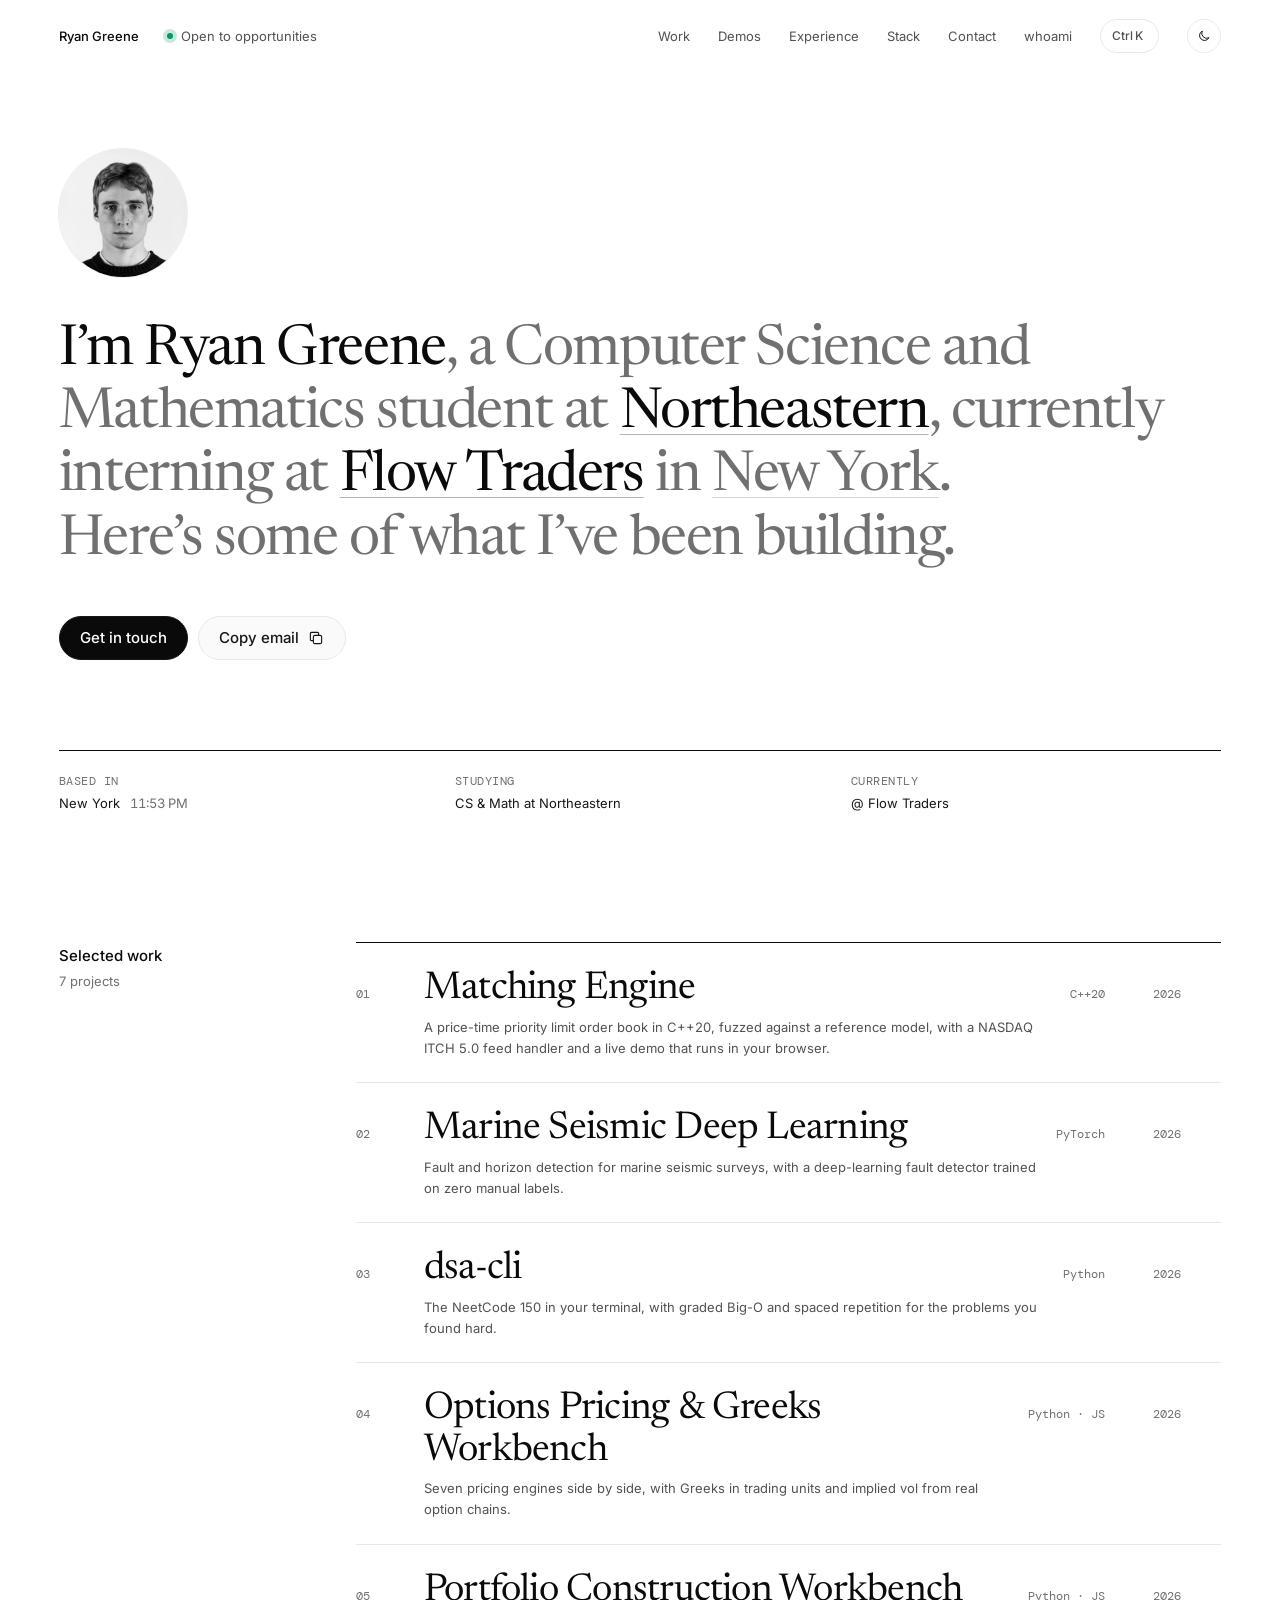
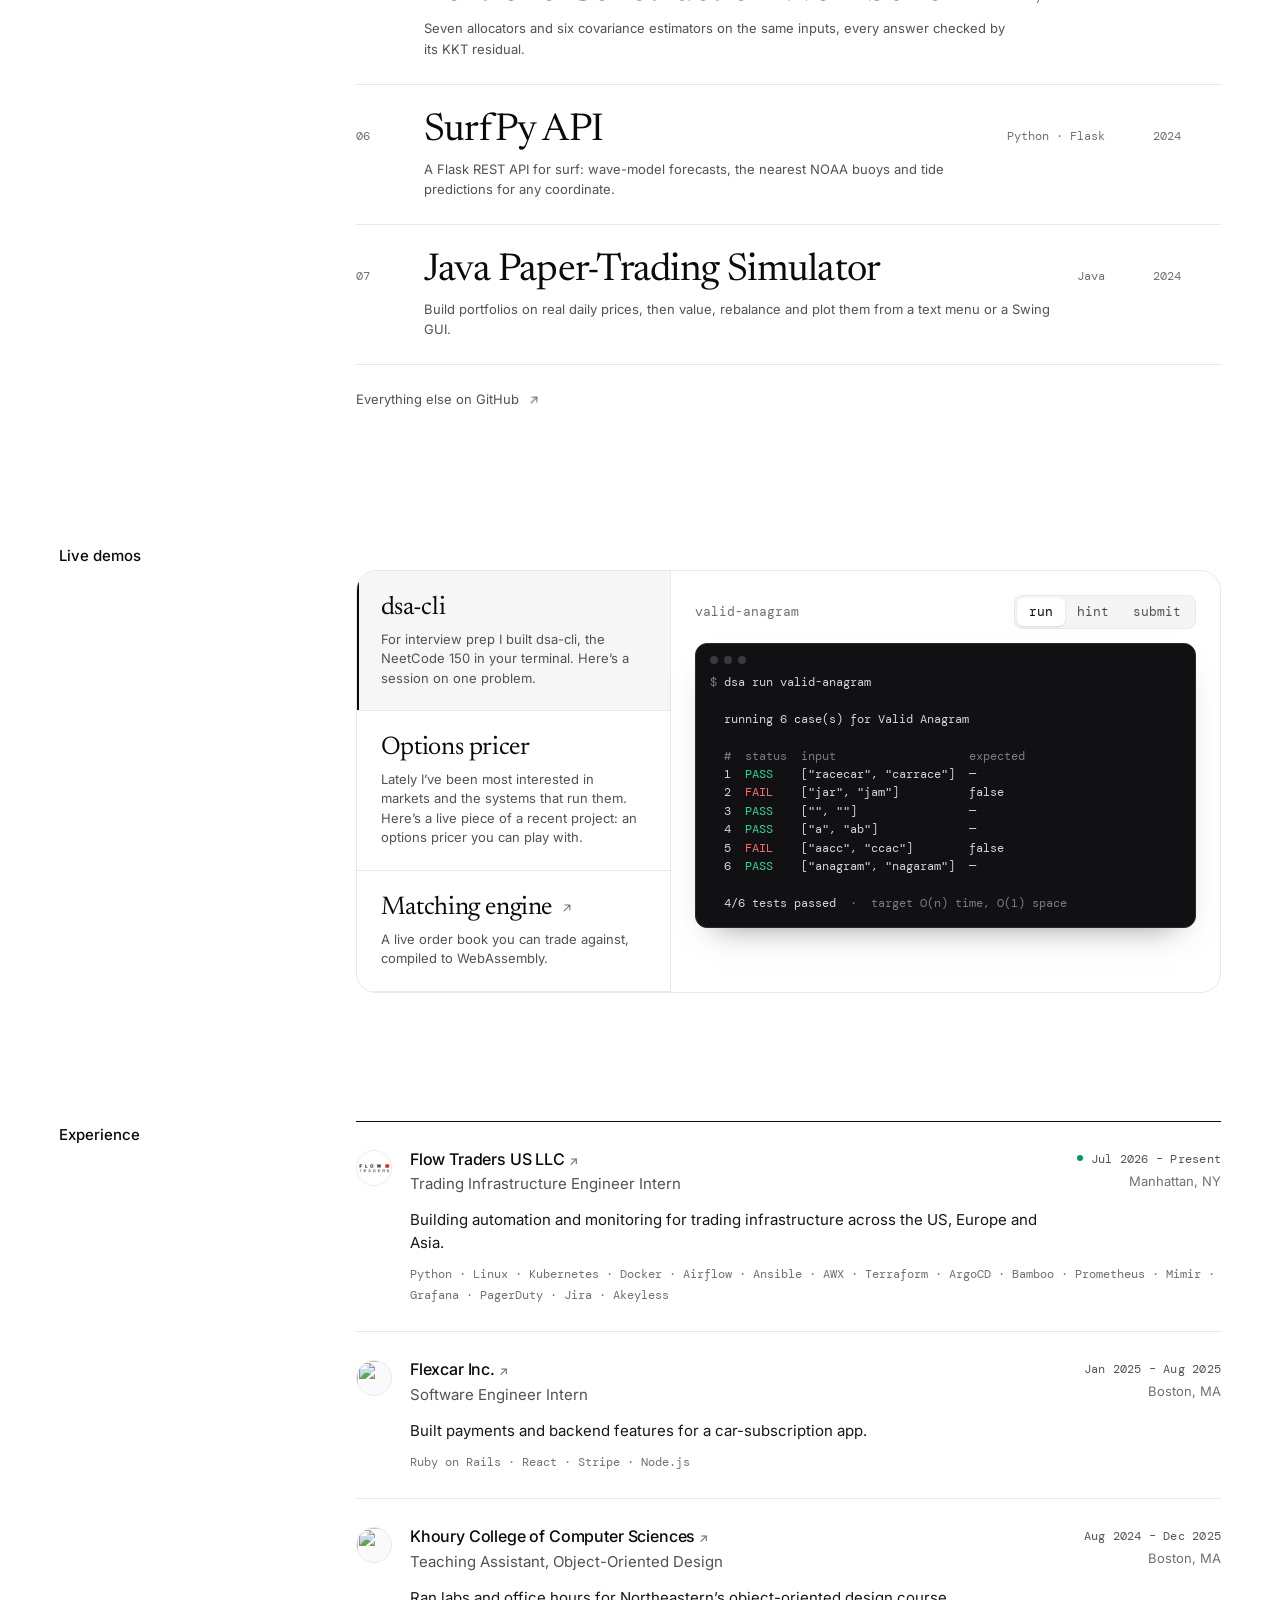
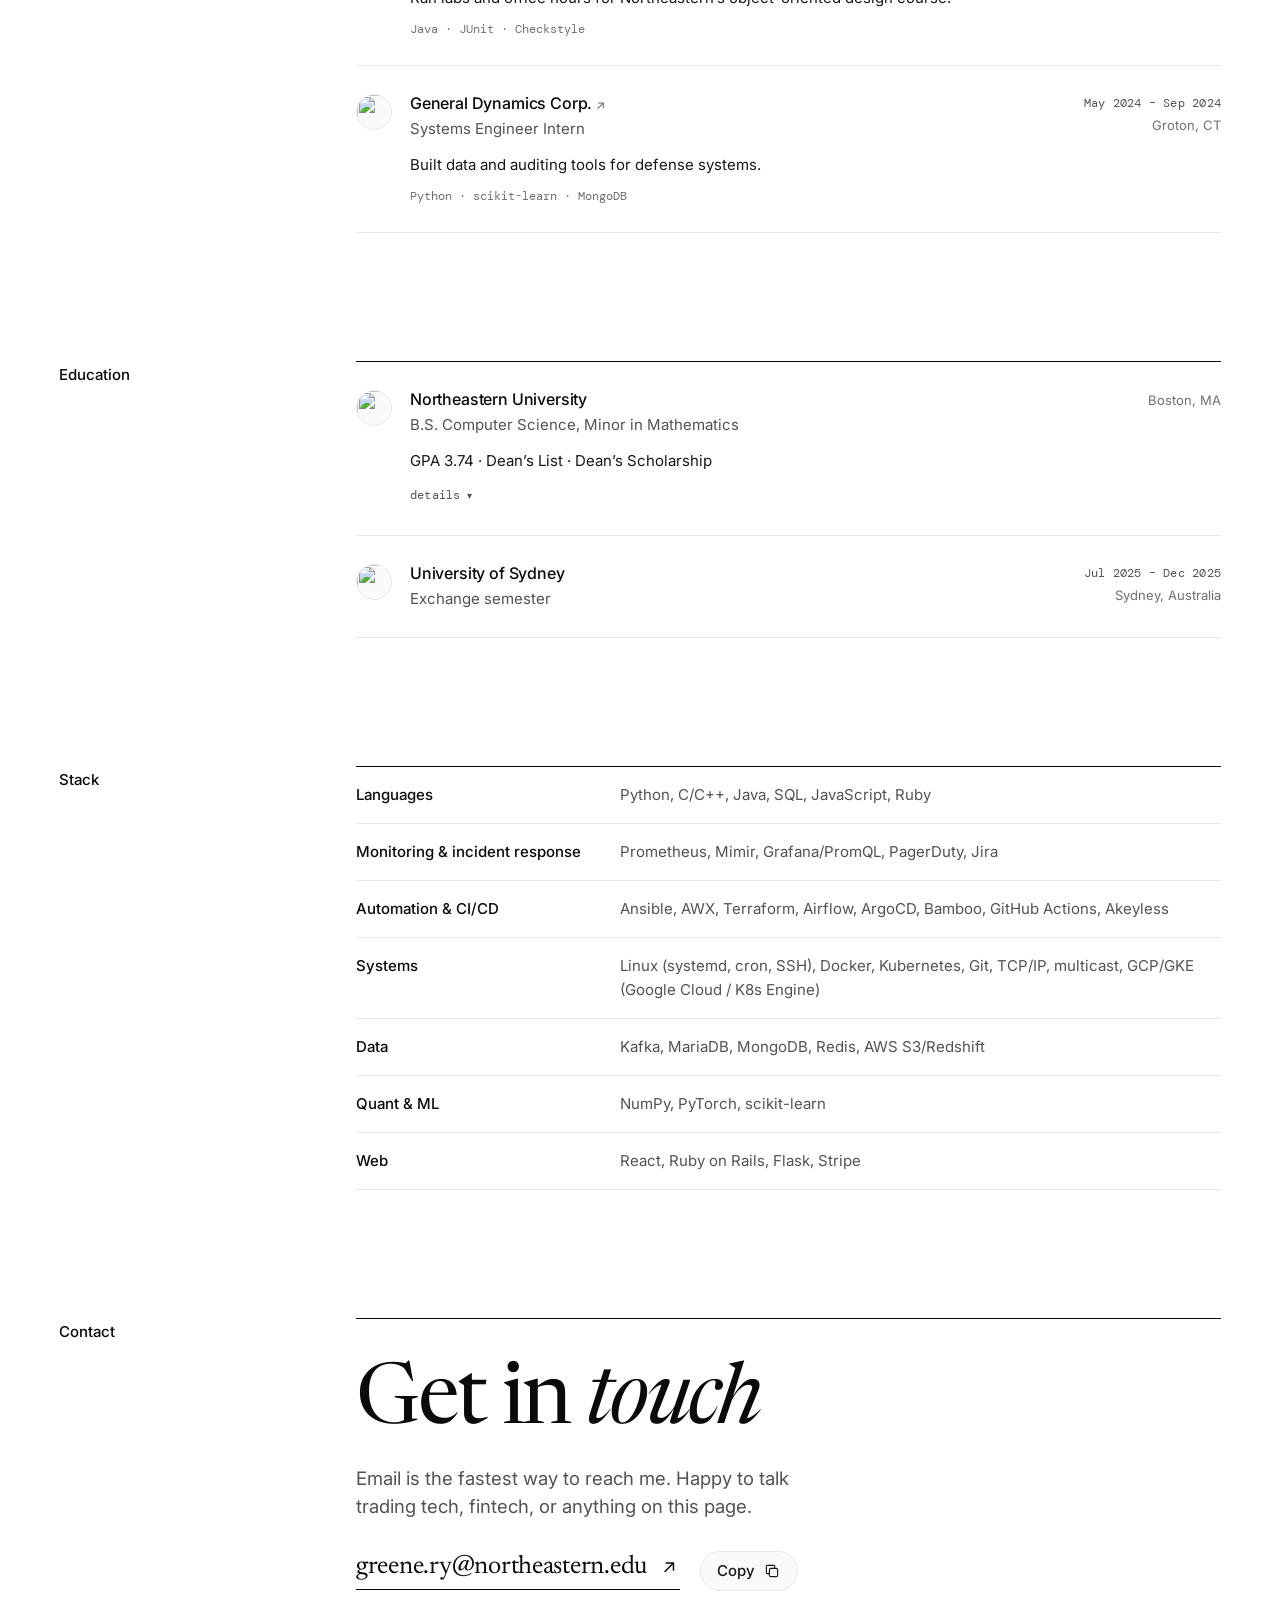
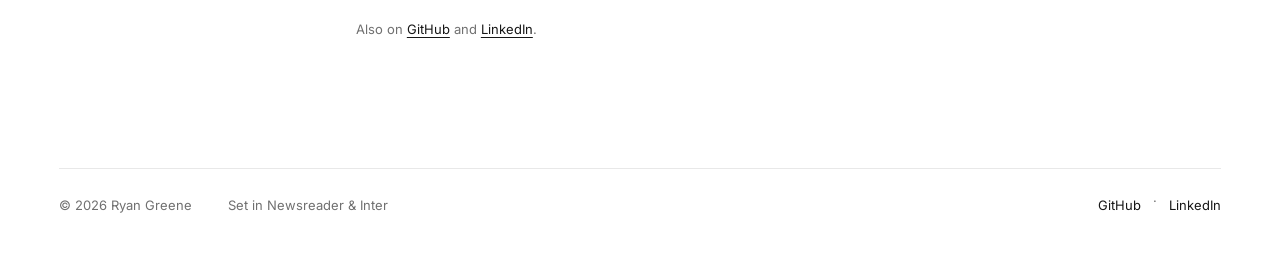
==== index.html @ a4aba092 "Command menu, print layout, run commands, whoami share image, site check" ====
<!doctype html>
<html lang="en">
<head>
  <meta charset="utf-8">
  <meta name="viewport" content="width=device-width, initial-scale=1">
  <title>Ryan Greene</title>
  <meta name="description" content="Ryan Greene is a computer science and mathematics student at Northeastern and a software engineer working across systems, infrastructure and machine learning.">
  <link rel="canonical" href="https://rpgr18.github.io/portfolio/">
  <meta property="og:type" content="website">
  <meta property="og:site_name" content="Ryan Greene">
  <meta property="og:title" content="Ryan Greene">
  <meta property="og:description" content="Ryan Greene is a computer science and mathematics student at Northeastern and a software engineer working across systems, infrastructure and machine learning.">
  <meta property="og:url" content="https://rpgr18.github.io/portfolio/">
  <meta property="og:image" content="https://rpgr18.github.io/portfolio/img/og/home.jpg">
  <meta property="og:image:width" content="1200">
  <meta property="og:image:height" content="630">
  <meta property="og:image:alt" content="Ryan Greene’s portfolio">
  <meta name="twitter:card" content="summary_large_image">
  <meta name="color-scheme" content="light dark">
  <meta name="theme-color" content="#ffffff">
  <link rel="icon" href="favicon.ico" sizes="32x32">
  <link rel="icon" href="favicon.png" type="image/png" sizes="192x192">
  <link rel="apple-touch-icon" href="apple-touch-icon.png">
  <link rel="preconnect" href="https://fonts.googleapis.com">
  <link rel="preconnect" href="https://fonts.gstatic.com" crossorigin>
  <link rel="stylesheet" href="https://fonts.googleapis.com/css2?family=DM+Mono:wght@400;500&family=Inter:ital,wght@0,400;0,500;1,400&family=Newsreader:ital,opsz,wght@0,6..72,400;0,6..72,500;1,6..72,400&display=swap">
  <link rel="stylesheet" href="assets/site.css?v=8aa410e7">
  <script>
    // Runs before first paint: mark JS as available and apply a saved dark theme without a flash of white
    document.documentElement.classList.add('js');
    try { if (localStorage.getItem('theme') === 'dark') document.documentElement.dataset.theme = 'dark'; } catch (e) {}
    // Arriving from another page of this site: skip the fade-ins (site.css), the page cross-fades instead
    if (document.referrer.startsWith(location.origin) && document.referrer !== location.href) document.documentElement.classList.add('nav-internal');
  </script>
</head>
<body id="top" data-page="home">
  <a class="skip-link" href="#main">Skip to content</a>

  <!-- Icons, defined once per page -->
  <svg width="0" height="0" style="position:absolute" aria-hidden="true">
    <defs>
      <symbol id="i-home" viewBox="0 0 24 24"><path d="M4 10.4 12 4l8 6.4V19a1 1 0 0 1-1 1h-4.25v-5.5h-5.5V20H5a1 1 0 0 1-1-1Z" fill="none" stroke="currentColor" stroke-width="1.5" stroke-linejoin="round"/></symbol>
      <symbol id="i-grid" viewBox="0 0 24 24"><g fill="none" stroke="currentColor" stroke-width="1.5"><rect x="4" y="4" width="7" height="7" rx="1.75"/><rect x="13" y="4" width="7" height="7" rx="1.75"/><rect x="4" y="13" width="7" height="7" rx="1.75"/><rect x="13" y="13" width="7" height="7" rx="1.75"/></g></symbol>
      <symbol id="i-play" viewBox="0 0 24 24"><g fill="none" stroke="currentColor" stroke-width="1.5" stroke-linejoin="round"><rect x="3.5" y="4.5" width="17" height="15" rx="3.5"/><path d="M10.25 9.2v5.6l4.6-2.8z"/></g></symbol>
      <symbol id="i-briefcase" viewBox="0 0 24 24"><g fill="none" stroke="currentColor" stroke-width="1.5" stroke-linejoin="round"><rect x="3.5" y="7.5" width="17" height="12" rx="2.5"/><path d="M9 7.5V6a2 2 0 0 1 2-2h2a2 2 0 0 1 2 2v1.5M3.5 12.5h17"/></g></symbol>
      <symbol id="i-layers" viewBox="0 0 24 24"><g fill="none" stroke="currentColor" stroke-width="1.5" stroke-linejoin="round" stroke-linecap="round"><path d="m12 4 8 4.5-8 4.5-8-4.5Z"/><path d="m4 12.5 8 4.5 8-4.5"/><path d="m4 16.5 8 4.5 8-4.5"/></g></symbol>
      <symbol id="i-mail" viewBox="0 0 24 24"><g fill="none" stroke="currentColor" stroke-width="1.5" stroke-linejoin="round"><rect x="3.5" y="5.5" width="17" height="13" rx="2.5"/><path d="m4.5 7.5 7.5 5.5 7.5-5.5"/></g></symbol>
      <symbol id="i-copy" viewBox="0 0 24 24"><g fill="none" stroke="currentColor" stroke-width="1.5" stroke-linejoin="round"><rect x="8.5" y="8.5" width="11" height="11" rx="2"/><path d="M15.5 8.5V6a1.5 1.5 0 0 0-1.5-1.5H6A1.5 1.5 0 0 0 4.5 6v8A1.5 1.5 0 0 0 6 15.5h2.5"/></g></symbol>
      <symbol id="i-arrow" viewBox="0 0 24 24"><path d="M5 12h14m-6-6 6 6-6 6" fill="none" stroke="currentColor" stroke-width="1.75" stroke-linecap="round" stroke-linejoin="round"/></symbol>
      <symbol id="i-star" viewBox="0 0 24 24"><path fill="currentColor" d="M12 2.9a.9.9 0 0 1 .81.5l2.3 4.67 5.15.75a.9.9 0 0 1 .5 1.54l-3.73 3.63.88 5.13a.9.9 0 0 1-1.3.95L12 17.65l-4.61 2.42a.9.9 0 0 1-1.3-.95l.88-5.13-3.73-3.63a.9.9 0 0 1 .5-1.54l5.15-.75 2.3-4.67A.9.9 0 0 1 12 2.9Z"/></symbol>
      <symbol id="i-github" viewBox="0 0 24 24"><path fill="currentColor" d="M12 .297c-6.63 0-12 5.373-12 12 0 5.303 3.438 9.8 8.205 11.385.6.113.82-.258.82-.577 0-.285-.01-1.04-.015-2.04-3.338.724-4.042-1.61-4.042-1.61C4.422 18.07 3.633 17.7 3.633 17.7c-1.087-.744.084-.729.084-.729 1.205.084 1.838 1.236 1.838 1.236 1.07 1.835 2.809 1.305 3.495.998.108-.776.417-1.305.76-1.605-2.665-.3-5.466-1.332-5.466-5.93 0-1.31.465-2.38 1.235-3.22-.135-.303-.54-1.523.105-3.176 0 0 1.005-.322 3.3 1.23.96-.267 1.98-.399 3-.405 1.02.006 2.04.138 3 .405 2.28-1.552 3.285-1.23 3.285-1.23.645 1.653.24 2.873.12 3.176.765.84 1.23 1.91 1.23 3.22 0 4.61-2.805 5.625-5.475 5.92.42.36.81 1.096.81 2.22 0 1.606-.015 2.896-.015 3.286 0 .315.21.69.825.57C20.565 22.092 24 17.592 24 12.297c0-6.627-5.373-12-12-12"/></symbol>
      <symbol id="i-linkedin" viewBox="0 0 24 24"><path fill="currentColor" d="M20.447 20.452h-3.554v-5.569c0-1.328-.027-3.037-1.852-3.037-1.853 0-2.136 1.445-2.136 2.939v5.667H9.351V9h3.414v1.561h.046c.477-.9 1.637-1.85 3.37-1.85 3.601 0 4.267 2.37 4.267 5.455v6.286zM5.337 7.433a2.062 2.062 0 1 1 0-4.125 2.062 2.062 0 0 1 0 4.125zM7.119 20.452H3.555V9h3.564v11.452zM22.225 0H1.771C.792 0 0 .774 0 1.729v20.542C0 23.227.792 24 1.771 24h20.451C23.2 24 24 23.227 24 22.271V1.729C24 .774 23.2 0 22.222 0h.003z"/></symbol>
      <symbol id="i-moon" viewBox="0 0 24 24"><path d="M19.5 14.6A7.5 7.5 0 0 1 9.4 4.5a7.5 7.5 0 1 0 10.1 10.1Z" fill="none" stroke="currentColor" stroke-width="1.5" stroke-linejoin="round"/></symbol>
      <symbol id="i-sun" viewBox="0 0 24 24"><g fill="none" stroke="currentColor" stroke-width="1.5" stroke-linecap="round"><circle cx="12" cy="12" r="4"/><path d="M12 2.5v2M12 19.5v2M5.3 5.3l1.4 1.4M17.3 17.3l1.4 1.4M2.5 12h2M19.5 12h2M5.3 18.7l1.4-1.4M17.3 6.7l1.4-1.4"/></g></symbol>
    </defs>
  </svg>

  <!-- Top bar: number keys 1–5 jump to each section, 6 opens whoami, T switches the theme -->
  <header class="topbar">
    <div class="topbar-in">
      <a class="tb-name" href="#top">Ryan Greene</a>
      <p class="tb-status"><span class="ed-dot" aria-hidden="true"></span>Open to opportunities</p>
      <nav class="nav" aria-label="Sections">
        <ul class="nav-list" id="nav-list">
          <li><a class="nav-link" href="#projects" data-key="1">Work</a></li>
          <li><a class="nav-link" href="#demos" data-key="2">Demos</a></li>
          <li><a class="nav-link" href="#experience" data-key="3">Experience</a></li>
          <li><a class="nav-link" href="#stack" data-key="4">Stack</a></li>
          <li><a class="nav-link" href="#contact" data-key="5">Contact</a></li>
          <li><a class="nav-link" href="whoami.html" data-key="6">whoami</a></li>
        </ul>
      </nav>
      <button class="tb-btn theme-toggle" type="button" aria-label="Switch to dark theme"><svg class="i-moon" aria-hidden="true"><use href="#i-moon"/></svg><svg class="i-sun" aria-hidden="true"><use href="#i-sun"/></svg></button>
      <button class="tb-btn tb-menu" type="button" aria-expanded="false" aria-controls="nav-list"><span>Menu</span></button>
    </div>
  </header>

  <div class="page">
    <main class="ed" id="main" tabindex="-1">
      <!-- ===== Hero: a profile photo, then the introduction as one sentence of display type ===== -->
      <section class="ed-hero" aria-labelledby="intro">
        <img class="ed-avatar" src="img/avatar.jpg?v=6" alt="Ryan Greene" width="384" height="384" fetchpriority="high">
        <h1 class="ed-sentence" id="intro"><strong>I’m Ryan Greene</strong>, a Computer Science and Mathematics student at <strong class="hc-word" tabindex="0" aria-describedby="hc-nu">Northeastern<span class="hc" id="hc-nu" aria-hidden="true"><span class="hc-top"><img src="img/logos/northeastern.png" alt="" width="40" height="40"><span><span class="hc-t">Northeastern University</span><span class="hc-s">B.S. Computer Science, Minor in Mathematics</span></span></span><span class="hc-b">GPA 3.74 · Dean’s List · Dean’s Scholarship</span><span class="hc-f">Boston, MA</span></span></strong>, currently interning at <strong class="hc-word" tabindex="0" aria-describedby="hc-ft">Flow Traders<span class="hc" id="hc-ft" aria-hidden="true"><span class="hc-top"><img src="img/logos/flow-traders.png" alt="" width="40" height="40"><span><span class="hc-t">Flow Traders</span><span class="hc-s">Trading Infrastructure Engineer Intern</span></span></span><span class="hc-b">Building automation and monitoring for trading infrastructure across the US, Europe and Asia.</span><span class="hc-f">Jul 2026 – Present · Manhattan, NY</span></span></strong> in <span class="hc-word" tabindex="0" aria-describedby="hc-ny">New York<span class="hc" id="hc-ny" aria-hidden="true"><span class="hc-top"><span><span class="hc-t">New York</span><span class="hc-s">Local time</span></span></span><span class="hc-clock"><time class="ny-time"></time></span><span class="hc-f">Manhattan, NY</span></span></span>. Here’s some of what I’ve been building.</h1>
        <div class="ed-actions">
          <a class="btn btn-primary" href="mailto:greene.ry@northeastern.edu">Get in touch</a>
          <button class="btn btn-secondary" type="button" data-copy="greene.ry@northeastern.edu">Copy email <svg aria-hidden="true"><use href="#i-copy"/></svg></button>
        </div>
        <dl class="ed-facts">
          <div><dt>Based in</dt><dd>New York <time class="ny-time" id="ny-time"></time></dd></div>
          <div><dt>Studying</dt><dd>CS &amp; Math at Northeastern</dd></div>
          <div><dt>Currently</dt><dd>@ Flow Traders</dd></div>
        </dl>
      </section>

      <!-- ===== Selected work ===== -->
      <section class="ed-section" id="projects" aria-labelledby="l-projects">
        <header class="ed-head"><h2 id="l-projects">Selected work</h2><span class="ed-count">7 projects</span>
        </header>
        <div class="ed-body">
          <ol class="works">
            <li><a class="work" href="work/matching-engine.html">
              <span class="work-n">01</span>
              <span class="work-t">Matching Engine</span>
              <span class="work-d">A price-time priority limit order book in C++20, fuzzed against a reference model, with a NASDAQ ITCH 5.0 feed handler and a live demo that runs in your browser.</span>
              <span class="work-k">C++20</span>
              <span class="work-y">2026</span>
              <svg class="work-go" aria-hidden="true"><use href="#i-arrow"/></svg>
            </a></li>
            <li><a class="work" href="work/marine-seismic.html">
              <span class="work-n">02</span>
              <span class="work-t">Marine Seismic Deep Learning</span>
              <span class="work-d">Fault and horizon detection for marine seismic surveys, with a deep-learning fault detector trained on zero manual labels.</span>
              <span class="work-k">PyTorch</span>
              <span class="work-y">2026</span>
              <svg class="work-go" aria-hidden="true"><use href="#i-arrow"/></svg>
            </a></li>
            <li><a class="work" href="work/dsa-cli.html">
              <span class="work-n">03</span>
              <span class="work-t">dsa-cli</span>
              <span class="work-d">The NeetCode 150 in your terminal, with graded Big-O and spaced repetition for the problems you found hard.</span>
              <span class="work-k">Python</span>
              <span class="work-y">2026</span>
              <svg class="work-go" aria-hidden="true"><use href="#i-arrow"/></svg>
            </a></li>
            <li><a class="work" href="work/options-pricing.html">
              <span class="work-n">04</span>
              <span class="work-t">Options Pricing &amp; Greeks Workbench</span>
              <span class="work-d">Seven pricing engines side by side, with Greeks in trading units and implied vol from real option chains.</span>
              <span class="work-k">Python · JS</span>
              <span class="work-y">2026</span>
              <svg class="work-go" aria-hidden="true"><use href="#i-arrow"/></svg>
            </a></li>
            <li><a class="work" href="work/portfolio-optimizer.html">
              <span class="work-n">05</span>
              <span class="work-t">Portfolio Construction Workbench</span>
              <span class="work-d">Seven allocators and six covariance estimators on the same inputs, every answer checked by its KKT residual.</span>
              <span class="work-k">Python · JS</span>
              <span class="work-y">2026</span>
              <svg class="work-go" aria-hidden="true"><use href="#i-arrow"/></svg>
            </a></li>
            <li><a class="work" href="work/surfpy-api.html">
              <span class="work-n">06</span>
              <span class="work-t">SurfPy API</span>
              <span class="work-d">A Flask REST API for surf: wave-model forecasts, the nearest NOAA buoys and tide predictions for any coordinate.</span>
              <span class="work-k">Python · Flask</span>
              <span class="work-y">2024</span>
              <svg class="work-go" aria-hidden="true"><use href="#i-arrow"/></svg>
            </a></li>
            <li><a class="work" href="work/papertrade-sim.html">
              <span class="work-n">07</span>
              <span class="work-t">Java Paper-Trading Simulator</span>
              <span class="work-d">Build portfolios on real daily prices, then value, rebalance and plot them from a text menu or a Swing GUI.</span>
              <span class="work-k">Java</span>
              <span class="work-y">2024</span>
              <svg class="work-go" aria-hidden="true"><use href="#i-arrow"/></svg>
            </a></li>
          </ol>
          <a class="ed-more" href="https://github.com/rpgr18?tab=repositories" target="_blank" rel="noopener">Everything else on GitHub <svg aria-hidden="true"><use href="#i-arrow"/></svg></a>
        </div>
      </section>

      <!-- ===== Demos: live pieces of two projects ===== -->
      <section class="ed-section" id="demos" aria-labelledby="l-demos">
        <header class="ed-head"><h2 id="l-demos">Live demos</h2></header>
        <div class="ed-body demo-box">
          <div class="demo-picker" role="tablist" aria-label="Demos" aria-orientation="vertical">
            <button type="button" role="tab" id="tab-cli" aria-controls="cli-demo" aria-selected="true"><span class="pick-t">dsa-cli</span><span class="pick-d">For interview prep I built dsa-cli, the NeetCode 150 in your terminal. Here’s a session on one problem.</span></button>
            <button type="button" role="tab" id="tab-pricer" aria-controls="pricer" aria-selected="false" tabindex="-1"><span class="pick-t">Options pricer</span><span class="pick-d">Lately I’ve been most interested in markets and the systems that run them. Here’s a live piece of a recent project: an options pricer you can play with.</span></button>
            <a class="pick-ext" href="https://rpgr18.github.io/matching-engine/" target="_blank" rel="noopener"><span class="pick-t">Matching engine <svg aria-hidden="true"><use href="#i-arrow"/></svg></span><span class="pick-d">A live order book you can trade against, compiled to WebAssembly.</span></a>
          </div>
          <div class="demo-stage">
            <section class="demo" id="cli-demo" role="tabpanel" aria-labelledby="tab-cli">
                <div class="panel">
                  <div class="pricer-top">
                    <p class="kicker">valid-anagram</p>
                    <div class="seg cli-cmds" role="group" aria-label="Command">
                      <button type="button" data-cmd="run" aria-pressed="true">run</button>
                      <button type="button" data-cmd="hint" aria-pressed="false">hint</button>
                      <button type="button" data-cmd="submit" aria-pressed="false">submit</button>
                    </div>
                  </div>
                  <div class="cli-term"><div class="dots" aria-hidden="true"><i></i><i></i><i></i></div><div class="cli-screen" aria-live="polite"></div></div>
                </div>
            </section>
            <section class="demo" id="pricer" role="tabpanel" aria-labelledby="tab-pricer" hidden>
                <div class="panel">
                  <div class="pricer-top">
                    <p class="kicker">Black-Scholes · European</p>
                    <fieldset class="seg">
                      <legend class="sr-only">Option type</legend>
                      <input type="radio" name="kind" id="kind-call" value="call" checked><label for="kind-call">Call</label>
                      <input type="radio" name="kind" id="kind-put" value="put"><label for="kind-put">Put</label>
                    </fieldset>
                  </div>
                  <div class="quote">
                    <p class="quote-label" id="quote-label">Call value</p>
                    <output class="price" id="q-price" aria-labelledby="quote-label">10.4506</output>
                    <span class="change" id="q-change">per share</span>
                  </div>

                  <svg class="curve" viewBox="0 0 320 120" role="img" aria-label="Option value today against spot price, with the payoff at expiry">
                    <defs>
                      <linearGradient id="area-fill" x1="0" y1="0" x2="0" y2="1">
                        <stop offset="0" stop-color="currentColor" stop-opacity="0.14"/>
                        <stop offset="1" stop-color="currentColor" stop-opacity="0"/>
                      </linearGradient>
                    </defs>
                    <line class="axis" x1="0" y1="100" x2="320" y2="100"/>
                    <line class="strike" id="c-strike" x1="160" y1="6" x2="160" y2="100"/>
                    <path id="c-area" fill="url(#area-fill)"/>
                    <path class="payoff" id="c-payoff"/>
                    <path class="value" id="c-value"/>
                    <line class="spot" id="c-spot" x1="160" y1="60" x2="160" y2="100"/>
                    <circle class="dot" id="c-dot" cx="160" cy="60" r="4"/>
                    <text x="0" y="114">50</text>
                    <text x="320" y="114" text-anchor="end">150</text>
                    <text id="c-strike-label" x="160" y="114" text-anchor="middle">K</text>
                  </svg>
                  <p class="legend" aria-hidden="true"><span>Value today</span><span>Payoff at expiry</span></p>

                  <div class="sliders">
                    <div class="slider"><label for="s-spot">Spot</label><input type="range" id="s-spot" min="50" max="150" step="0.5" value="100"><output for="s-spot" id="v-spot">100.00</output></div>
                    <div class="slider"><label for="s-strike">Strike</label><input type="range" id="s-strike" min="50" max="150" step="1" value="100"><output for="s-strike" id="v-strike">100.00</output></div>
                    <div class="slider"><label for="s-days">Days</label><input type="range" id="s-days" min="1" max="730" step="1" value="365"><output for="s-days" id="v-days">365d</output></div>
                    <div class="slider"><label for="s-vol">Volatility</label><input type="range" id="s-vol" min="1" max="100" step="0.5" value="20"><output for="s-vol" id="v-vol">20.0%</output></div>
                    <div class="slider"><label for="s-rate">Rate</label><input type="range" id="s-rate" min="-2" max="10" step="0.25" value="5"><output for="s-rate" id="v-rate">5.00%</output></div>
                  </div>

                  <dl class="greeks">
                    <div><dt>Delta</dt><dd id="g-delta">0.6368</dd></div>
                    <div><dt>Gamma</dt><dd id="g-gamma">0.0188</dd></div>
                    <div><dt>Vega</dt><dd id="g-vega">0.3752</dd></div>
                    <div><dt>Theta/day</dt><dd id="g-theta">−0.0176</dd></div>
                    <div><dt>Rho</dt><dd id="g-rho">0.5323</dd></div>
                  </dl>
                  <p class="note">No dividends. Vega per vol point, rho per 1% rate. Same normal CDF (Hart, 1968) as the <a href="work/options-pricing.html">options workbench</a>. <span id="parity"></span></p>
                  <p class="sr-only" role="status" id="pricer-status"></p>
                </div>
            </section>
          </div>
        </div>
      </section>

      <section class="ed-section" id="experience" aria-labelledby="l-experience">
        <header class="ed-head"><h2 id="l-experience">Experience</h2></header>
        <div class="ed-body">
          <ol class="xp-list">
            <li class="xp is-now">
              <div class="xp-rail" aria-hidden="true"><img class="logo" src="img/logos/flow-traders.png" alt="" width="40" height="40"></div>
              <div class="xp-body">
                <div class="xp-top">
                  <div>
                    <h3 class="xp-org"><a href="https://www.flowtraders.com" target="_blank" rel="noopener">Flow Traders US LLC</a></h3>
                    <p class="xp-role">Trading Infrastructure Engineer Intern</p>
                  </div>
                  <p class="xp-when"><span class="xp-date">Jul 2026 – Present</span><span class="xp-place">Manhattan, NY</span></p>
                </div>
                <p class="xp-sum">Building automation and monitoring for trading infrastructure across the US, Europe and Asia.</p>
                <p class="xp-tech"><span class="sr-only">Technologies: </span>Python · Linux · Kubernetes · Docker · Airflow · Ansible · AWX · Terraform · ArgoCD · Bamboo · Prometheus · Mimir · Grafana · PagerDuty · Jira · Akeyless</p>
              </div>
            </li>
            <li class="xp">
              <div class="xp-rail" aria-hidden="true"><img class="logo" src="img/logos/flexcar.png" alt="" width="40" height="40"></div>
              <div class="xp-body">
                <div class="xp-top">
                  <div>
                    <h3 class="xp-org"><a href="https://www.flexcar.com" target="_blank" rel="noopener">Flexcar Inc.</a></h3>
                    <p class="xp-role">Software Engineer Intern</p>
                  </div>
                  <p class="xp-when"><span class="xp-date">Jan 2025 – Aug 2025</span><span class="xp-place">Boston, MA</span></p>
                </div>
                <p class="xp-sum">Built payments and backend features for a car-subscription app.</p>
                <p class="xp-tech"><span class="sr-only">Technologies: </span>Ruby on Rails · React · Stripe · Node.js</p>
              </div>
            </li>
            <li class="xp">
              <div class="xp-rail" aria-hidden="true"><img class="logo" src="img/logos/khoury.png" alt="" width="40" height="40"></div>
              <div class="xp-body">
                <div class="xp-top">
                  <div>
                    <h3 class="xp-org"><a href="https://www.khoury.northeastern.edu" target="_blank" rel="noopener">Khoury College of Computer Sciences</a></h3>
                    <p class="xp-role">Teaching Assistant, Object-Oriented Design</p>
                  </div>
                  <p class="xp-when"><span class="xp-date">Aug 2024 – Dec 2025</span><span class="xp-place">Boston, MA</span></p>
                </div>
                <p class="xp-sum">Ran labs and office hours for Northeastern’s object-oriented design course.</p>
                <p class="xp-tech"><span class="sr-only">Technologies: </span>Java · JUnit · Checkstyle</p>
              </div>
            </li>
            <li class="xp">
              <div class="xp-rail" aria-hidden="true"><img class="logo" src="img/logos/general-dynamics.png" alt="" width="40" height="40"></div>
              <div class="xp-body">
                <div class="xp-top">
                  <div>
                    <h3 class="xp-org"><a href="https://www.gdeb.com" target="_blank" rel="noopener">General Dynamics Corp.</a></h3>
                    <p class="xp-role">Systems Engineer Intern</p>
                  </div>
                  <p class="xp-when"><span class="xp-date">May 2024 – Sep 2024</span><span class="xp-place">Groton, CT</span></p>
                </div>
                <p class="xp-sum">Built data and auditing tools for defense systems.</p>
                <p class="xp-tech"><span class="sr-only">Technologies: </span>Python · scikit-learn · MongoDB</p>
              </div>
            </li>
          </ol>
        </div>
      </section>

      <section class="ed-section" id="education" aria-labelledby="l-education">
        <header class="ed-head"><h2 id="l-education">Education</h2></header>
        <div class="ed-body">
          <ol class="xp-list">
            <li class="xp">
              <div class="xp-rail" aria-hidden="true"><img class="logo" src="img/logos/northeastern.png" alt="" width="40" height="40"></div>
              <div class="xp-body">
                <div class="xp-top">
                  <div>
                    <h3 class="xp-org">Northeastern University</h3>
                    <p class="xp-role">B.S. Computer Science, Minor in Mathematics</p>
                  </div>
                  <p class="xp-when"><span class="xp-place">Boston, MA</span></p>
                </div>
                <p class="xp-sum">GPA 3.74 · Dean’s List · Dean’s Scholarship</p>
                <details class="xp-more">
                  <summary>details</summary>
                  <ul>
                    <li><strong>Coursework:</strong> Computer Systems, Algorithms &amp; Data, Programming in C++, Object-Oriented Design, Computer Architecture, Software Engineering, Cybersecurity, Machine Learning &amp; Data Mining, Discrete Structures, Theory of Computation.</li>
                    <li><strong>Activities:</strong> Sailing Team, NU Entrepreneurs Club, Computer Science Mentoring Organization.</li>
                  </ul>
                </details>
              </div>
            </li>
            <li class="xp">
              <div class="xp-rail" aria-hidden="true"><img class="logo" src="img/logos/sydney.png" alt="" width="40" height="40"></div>
              <div class="xp-body">
                <div class="xp-top">
                  <div>
                    <h3 class="xp-org">University of Sydney</h3>
                    <p class="xp-role">Exchange semester</p>
                  </div>
                  <p class="xp-when"><span class="xp-date">Jul 2025 – Dec 2025</span><span class="xp-place">Sydney, Australia</span></p>
                </div>
              </div>
            </li>
          </ol>
        </div>
      </section>

      <section class="ed-section" id="stack" aria-labelledby="l-stack">
        <header class="ed-head"><h2 id="l-stack">Stack</h2></header>
        <div class="ed-body">
          <dl class="list">
            <div class="list-row skill-row"><dt>Languages</dt><dd>Python, C/C++, Java, SQL, JavaScript, Ruby</dd></div>
            <div class="list-row skill-row"><dt>Monitoring &amp; incident response</dt><dd>Prometheus, Mimir, Grafana/PromQL, PagerDuty, Jira</dd></div>
            <div class="list-row skill-row"><dt>Automation &amp; CI/CD</dt><dd>Ansible, AWX, Terraform, Airflow, ArgoCD, Bamboo, GitHub Actions, Akeyless</dd></div>
            <div class="list-row skill-row"><dt>Systems</dt><dd>Linux (systemd, cron, SSH), Docker, Kubernetes, Git, TCP/IP, multicast, GCP/GKE (Google Cloud / K8s Engine)</dd></div>
            <div class="list-row skill-row"><dt>Data</dt><dd>Kafka, MariaDB, MongoDB, Redis, AWS S3/Redshift</dd></div>
            <div class="list-row skill-row"><dt>Quant &amp; ML</dt><dd>NumPy, PyTorch, scikit-learn</dd></div>
            <div class="list-row skill-row"><dt>Web</dt><dd>React, Ruby on Rails, Flask, Stripe</dd></div>
          </dl>
        </div>
      </section>

      <!-- ===== Contact ===== -->
      <section class="ed-section ed-contact" id="contact" aria-labelledby="l-contact-label">
        <header class="ed-head"><h2 id="l-contact-label">Contact</h2></header>
        <div class="ed-body">
          <p class="ed-big" id="l-contact">Get in <em>touch</em></p>
          <p class="ed-contact-text">Email is the fastest way to reach me. Happy to talk trading tech, fintech, or anything on this page.</p>
          <div class="ed-email">
            <a href="mailto:greene.ry@northeastern.edu">greene.ry@northeastern.edu <svg aria-hidden="true"><use href="#i-arrow"/></svg></a>
            <button class="btn btn-secondary" type="button" data-copy="greene.ry@northeastern.edu">Copy <svg aria-hidden="true"><use href="#i-copy"/></svg></button>
          </div>
          <p class="ed-elsewhere">Also on <a href="https://github.com/rpgr18" target="_blank" rel="noopener">GitHub</a> and <a href="https://www.linkedin.com/in/rpgr18/" target="_blank" rel="noopener">LinkedIn</a>.</p>
        </div>
      </section>
    </main>

    <footer class="site-foot site-foot--home">
      <p>© 2026 Ryan Greene</p>
      <p class="colophon">Set in Newsreader &amp; Inter</p>
      <nav aria-label="Elsewhere">
        <a href="https://github.com/rpgr18" target="_blank" rel="noopener">GitHub</a>
        <span aria-hidden="true">·</span>
        <a href="https://www.linkedin.com/in/rpgr18/" target="_blank" rel="noopener">LinkedIn</a>
      </nav>
    </footer>
  </div>

  <script src="assets/site.js?v=8aa410e7"></script>
</body>
</html>
---- assets/site.css ----
/* Shared styles for every page (home + project case studies). */

/* ---------- Tokens ---------- */
:root {
  color-scheme: light;

  /* White theme (default). --strong is the most emphatic text colour; --on-strong is text on it. */
  --bg: #ffffff;
  --card: #fafafa;
  --card-2: #f3f3f3;
  --field: #f5f5f5;
  --line: #e8e8e8;
  --line-2: #dcdcdc;
  --key: #d6d6d6;
  --text: #171717;
  --text-2: #525252;      /* 7.8:1 on bg */
  --muted: #707070;       /* 4.9:1 on bg */
  --strong: #0a0a0a;
  --on-strong: #ffffff;
  --green: #059669;
  --green-rgb: 5 150 105;
  --green-text: #047857;
  --red: #dc2626;
  --amber: #a16207;
  --amber-hover: #854d0e;
  --btn-primary-hover: #2e2e2e;
  --btn-secondary-line: var(--line);
  --btn-secondary-hover: #f0f0f0;
  --seg-on: #ffffff;
  --seg-on-shadow: 0 1px 2px rgb(0 0 0 / 0.12);
  --thumb-ring: rgb(0 0 0 / 0.12);
  --code: #262626;
  --code-dim: #8a8a8a;
  --avatar-bg: radial-gradient(circle at 30% 25%, #f2f2f2, #dedede 70%);
  --glass: rgb(255 255 255 / 0.62);
  --glass-line: rgb(0 0 0 / 0.08);
  --glass-hi: rgb(255 255 255 / 0.85);

  --font: "Inter", system-ui, -apple-system, "Segoe UI", Roboto, sans-serif;
  --mono: "DM Mono", ui-monospace, "SF Mono", Menlo, monospace;

  --fs-xs: 0.75rem;     /* 12 */
  --fs-sm: 0.8125rem;   /* 13 */
  --fs: 0.9375rem;      /* 15 */
  --fs-md: 1.125rem;    /* 18 */
  --fs-lg: 1.25rem;     /* 20 */
  --fs-xl: 1.5rem;      /* 24 */

  --col: 33.75rem;      /* 540 */
  --col-md: 30rem;      /* 480 */
  --list: 18.5rem;      /* 296, the project sidebar on case-study pages */
  --article: 42.5rem;   /* 680, the selected project on wide screens */
  --side: 27.5rem;      /* 440, the hero sidebar on wide screens */
  --radius-sm: 6px;
  --radius: 8px;
  --radius-lg: 12px;
  --ease: cubic-bezier(0.44, 0, 0.56, 1);
}

/* Dark theme: the toggle in the nav sets data-theme="dark" on <html> */
:root[data-theme="dark"] {
  color-scheme: dark;
  /* Near-black, a touch cool, with surfaces stepping up in small increments */
  --bg: #0d0d0f;
  --card: #151517;
  --card-2: #1b1b1e;
  --field: #101012;
  --line: #232327;
  --line-2: #2e2e33;
  --key: #46464c;
  --text: #ededef;
  --text-2: #a1a1a6;      /* 7.9:1 on bg */
  --muted: #86868c;       /* 5.6:1 on bg */
  --strong: #ffffff;
  --on-strong: #0d0d0f;
  --green: #34d399;
  --green-rgb: 52 211 153;
  --green-text: #86e8bf;
  --red: #f87171;
  --amber: #f3cf6b;
  --amber-hover: #f8dd92;
  --btn-primary-hover: #e4e4e6;
  --btn-secondary-line: #26262b;
  --btn-secondary-hover: #1f1f23;
  --seg-on: #2c2c31;
  --seg-on-shadow: none;
  --thumb-ring: rgb(0 0 0 / 0.35);
  --code: #d6d6d8;
  --code-dim: #77777d;
  --avatar-bg: radial-gradient(circle at 30% 25%, #3a3a3f, #1c1c1f 70%);
  --glass: rgb(26 26 29 / 0.6);
  --glass-line: rgb(255 255 255 / 0.09);
  --glass-hi: rgb(255 255 255 / 0.05);
}

/* ---------- Base ---------- */
*, *::before, *::after { box-sizing: border-box; }
* { margin: 0; }
[hidden] { display: none !important; }
html { -webkit-text-size-adjust: 100%; text-size-adjust: 100%; background: var(--bg); }
@media (prefers-reduced-motion: no-preference) { html { scroll-behavior: smooth; } }
body {
  background: var(--bg);
  color: var(--text);
  font: 400 var(--fs)/1.6 var(--font);
  -webkit-font-smoothing: antialiased;
}
a { color: inherit; }
button { font: inherit; color: inherit; }
:focus-visible { outline: 2px solid var(--text); outline-offset: 2px; border-radius: 4px; }
/* The skip link's target (the whole page column) takes focus but shouldn't draw a ring around the page */
#main:focus { outline: none; }
[id] { scroll-margin-top: 96px; }   /* clear of the sticky top bar */
.sr-only {
  position: absolute; width: 1px; height: 1px; padding: 0; margin: -1px;
  overflow: hidden; clip: rect(0 0 0 0); white-space: nowrap; border: 0;
}
.skip-link {
  position: fixed; left: 12px; top: 12px; z-index: 50;
  padding: 8px 14px; border-radius: var(--radius);
  background: var(--strong); color: var(--on-strong); font-weight: 500; text-decoration: none;
  transform: translateY(-200%);
}
.skip-link:focus { transform: none; }

kbd {
  display: grid; place-items: center; width: 16px; height: 16px;
  border-radius: 3px; background: var(--key); box-shadow: inset 0 -2px 0 rgb(0 0 0 / 0.2);
  font: 500 10px/1 var(--font); color: var(--text);
}

/* ---------- Buttons ---------- */
.btn {
  flex: 1; display: inline-flex; align-items: center; justify-content: center; gap: 8px;
  min-height: 40px; padding: 8px 16px; border: 1px solid var(--line); border-radius: var(--radius);
  box-shadow: 0 1px 2px rgb(0 0 0 / 0.06);
  font: 500 var(--fs)/1.5 var(--font); text-decoration: none; cursor: pointer;
  transition: background-color 0.2s var(--ease), border-color 0.2s var(--ease);
}
.btn svg { width: 18px; height: 18px; flex: none; }
.btn-primary { background: var(--strong); border-color: var(--text); color: var(--on-strong); }
.btn-primary:hover { background: var(--btn-primary-hover); color: var(--on-strong); }
.btn-secondary { background: var(--card); border-color: var(--btn-secondary-line); color: var(--text); }
.btn-secondary:hover { background: var(--btn-secondary-hover); }
.btn-block { width: 100%; margin-top: 16px; }

/* Availability as a status pill, with the live dot */
.avail {
  display: inline-flex; align-items: center; gap: 6px;
  padding: 6px 16px 6px 8px; border: 1px solid rgb(var(--green-rgb) / 0.3); border-radius: 999px;
  background: rgb(var(--green-rgb) / 0.07); box-shadow: inset 0 0 14px rgb(var(--green-rgb) / 0.05);
  font: 400 var(--fs-xs)/1.45 var(--mono); letter-spacing: 0.01em; color: var(--green-text);
}
.avail .pulse::after { box-shadow: 0 0 8px rgb(var(--green-rgb) / 0.8); }
.pulse { position: relative; width: 16px; height: 16px; flex: none; }
.pulse::before, .pulse::after { content: ""; position: absolute; inset: 4px; border-radius: 50%; background: var(--green); }
.pulse::before { background: rgb(var(--green-rgb) / 0.35); }
@media (prefers-reduced-motion: no-preference) {
  .pulse::before { animation: ping 2s var(--ease) infinite; }
}
@keyframes ping { from { transform: scale(1); opacity: 1; } to { transform: scale(2.6); opacity: 0; } }

.social { position: relative; display: grid; place-items: center; width: 24px; height: 24px; color: var(--text-2); }
.social svg { width: 20px; height: 20px; }
.social:hover { color: var(--strong); }

.actions { display: flex; flex-wrap: wrap; justify-content: center; gap: 10px; margin-top: 26px; }
.actions .btn { flex: none; padding-inline: 18px; }

/* ---------- Prose ---------- */
.prose p + p { margin-top: 1.4em; }
.prose strong { font-weight: 500; color: var(--strong); }

/* ---------- Generated project art ---------- */
.visual { position: relative; aspect-ratio: 524 / 260; overflow: hidden; border-radius: var(--radius); container-type: inline-size; isolation: isolate; }
.art { position: absolute; inset: 0; transition: transform 0.6s var(--ease); }
img.visual { display: block; width: 100%; height: auto; object-fit: cover; }

.art--surf {
  background:
    radial-gradient(100% 90% at 88% 0%, #1f6fa3 0%, transparent 55%),
    radial-gradient(80% 80% at 0% 100%, #0e4a5c 0%, transparent 60%),
    #0a1418;
}
.art--dsa {
  background:
    radial-gradient(100% 90% at 90% 0%, #9a5b25 0%, transparent 55%),
    radial-gradient(80% 80% at 0% 100%, #5a2a1a 0%, transparent 60%),
    #160f0b;
}
.art--papertrade {
  background:
    radial-gradient(100% 90% at 90% 0%, #6a3fa6 0%, transparent 55%),
    radial-gradient(80% 80% at 0% 100%, #2c1d5e 0%, transparent 60%),
    #110d1a;
}
.art--papertrade .term-win { inset: 20px 22px -12px; line-height: 1.4; }
@media (max-width: 32rem) { .cover--tall.cover--plot { aspect-ratio: 6 / 5; } }   /* phones: room for every row, spike included */
.term-win {
  position: absolute; inset: 22px 26px -12px;
  padding: 12px 14px; border: 1px solid #2e2e2e; border-radius: 10px;
  background: rgb(18 18 18 / 0.92); box-shadow: 0 20px 40px -12px rgb(0 0 0 / 0.6);
  font: 400 clamp(9px, 2.15cqi, 12px)/1.6 var(--mono); color: #d6d6d6; text-align: left;
  --green: #34d399; --red: #f87171;   /* a terminal stays dark in both themes */
  white-space: pre; overflow: hidden;
}
.term-win .dots { display: flex; gap: 6px; margin-bottom: 8px; }
.term-win .dots i { width: 8px; height: 8px; border-radius: 50%; background: #3a3a3a; }
.term-win .dim { color: #7c7c7c; }
.term-win .pass { color: var(--green); }
.term-win .fail { color: var(--red); }

/* ---------- Pricer ---------- */
.panel { padding: 16px; border: 1px solid var(--line); border-radius: var(--radius-lg); background: var(--card); }
html:not(.js) .demo { display: none; }
.demo-intro { margin-bottom: 12px; font-size: var(--fs-sm); line-height: 1.55; color: var(--text-2); text-wrap: pretty; }
.demo-intro a { color: var(--text); text-underline-offset: 3px; }
.demo-intro a:hover { color: var(--strong); }
.pricer-top { display: flex; align-items: center; justify-content: space-between; gap: 12px; }
.kicker { font: 400 var(--fs-sm) var(--mono); color: var(--muted); }
.seg { display: inline-flex; flex: none; padding: 2px; border: 1px solid var(--line); border-radius: var(--radius); background: var(--field); }
.seg input { position: absolute; width: 1px; height: 1px; opacity: 0; }
.seg label { padding: 3px 12px; border-radius: var(--radius-sm); font-size: var(--fs-sm); color: var(--text-2); cursor: pointer; }
.seg input:checked + label { background: var(--seg-on); box-shadow: var(--seg-on-shadow); color: var(--strong); }
.seg input:focus-visible + label { outline: 2px solid var(--text); outline-offset: -2px; }

.quote { display: flex; flex-wrap: wrap; align-items: baseline; gap: 4px 10px; margin-top: 12px; }
.quote-label { width: 100%; font-size: var(--fs-sm); color: var(--muted); }
.price { font: 400 2rem/1.15 var(--mono); color: var(--strong); font-variant-numeric: tabular-nums; transition: color 0.4s; }
.change { font: 400 var(--fs-sm) var(--mono); color: var(--muted); }
.is-up { color: var(--green) !important; }
.is-down { color: var(--red) !important; }

.curve { display: block; width: 100%; height: auto; margin-top: 12px; color: var(--text); }
.curve .axis { stroke: var(--line-2); }
.curve .strike { stroke: var(--line-2); stroke-dasharray: 2 3; }
.curve .payoff { fill: none; stroke: var(--muted); stroke-width: 1.25; stroke-dasharray: 4 4; }
.curve .value { fill: none; stroke: var(--text); stroke-width: 2; }
.curve .spot { stroke: var(--green); stroke-opacity: 0.6; stroke-dasharray: 2 2; }
.curve .dot { fill: var(--green); stroke: var(--card); stroke-width: 2; }
.curve text { fill: var(--muted); font: 9px var(--mono); }
.legend { display: flex; flex-wrap: wrap; gap: 4px 16px; margin-top: 4px; font-size: var(--fs-xs); color: var(--muted); }
.legend span::before { content: ""; display: inline-block; width: 14px; margin-right: 6px; vertical-align: middle; border-top: 2px solid var(--text); }
.legend span + span::before { border-top: 1.5px dashed var(--muted); }

.sliders { display: grid; gap: 2px; margin-top: 16px; }
.slider { display: grid; grid-template-columns: 4.75rem minmax(0, 1fr) 4.25rem; align-items: center; gap: 12px; }
.slider label { color: var(--text-2); }
.slider output { font: 400 var(--fs-sm) var(--mono); text-align: right; font-variant-numeric: tabular-nums; }
.slider input { -webkit-appearance: none; appearance: none; width: 100%; height: 26px; background: transparent; cursor: pointer; }
.slider input::-webkit-slider-runnable-track {
  height: 4px; border-radius: 2px;
  background: linear-gradient(to right, var(--text) var(--pct, 50%), var(--line-2) var(--pct, 50%));
}
.slider input::-webkit-slider-thumb {
  -webkit-appearance: none; width: 14px; height: 14px; margin-top: -5px; border: 0; border-radius: 50%;
  background: var(--strong); box-shadow: 0 0 0 3px var(--thumb-ring);
}
.slider input::-moz-range-track { height: 4px; border-radius: 2px; background: var(--line-2); }
.slider input::-moz-range-progress { height: 4px; border-radius: 2px; background: var(--text); }
.slider input::-moz-range-thumb { width: 14px; height: 14px; border: 0; border-radius: 50%; background: var(--strong); }

.greeks { display: grid; grid-template-columns: repeat(3, minmax(0, 1fr)); gap: 12px; margin-top: 16px; padding-top: 14px; border-top: 1px solid var(--line); }
.greeks dt { font-size: var(--fs-xs); color: var(--muted); }
.greeks dd { font: 400 var(--fs-sm) var(--mono); font-variant-numeric: tabular-nums; }
@media (min-width: 26rem) { .greeks { grid-template-columns: repeat(5, minmax(0, 1fr)); gap: 8px; } }
.note { margin-top: 14px; font-size: var(--fs-sm); color: var(--muted); }

/* ---------- Lists (stack) ---------- */
.list { display: grid; margin-inline: -12px; padding: 0; list-style: none; }
.list-row { display: flex; align-items: flex-start; gap: 20px; padding: 12px; border-radius: var(--radius-lg); transition: background-color 0.2s var(--ease); }
.list-row:hover { background: var(--card); }
.tag {
  display: inline-block; padding: 5px 6px; border: 1px solid var(--line); border-radius: var(--radius-sm);
  font-size: var(--fs-xs); line-height: 1; letter-spacing: 0.02em; text-transform: uppercase; color: var(--text-2);
}
.tag--now { color: var(--green); border-color: rgb(var(--green-rgb) / 0.35); }
.tag--todo { color: var(--amber); border: 1px dashed var(--amber); }
.todo-note { color: var(--amber); font-size: var(--fs-sm); }

/* ---------- Experience / Education timeline ----------
   Logos on one continuous line, then company, role, dates and a one-line summary.
   The line runs from each logo to the next with a small gap at both ends; the last entry has none.
   The logo is 40px and sits 8px above its entry, centred on the company line, so its bottom is
   at 32px and the next logo's top is 8px above the next entry. */
.xp-list { margin: 0; padding: 0; list-style: none; }
.xp { position: relative; display: flex; gap: 18px; padding-bottom: 36px; }
.xp:last-child { padding-bottom: 0; }
.xp::before { content: ""; position: absolute; left: 19.5px; top: 40px; bottom: 16px; width: 1px; background: var(--line-2); }
.xp:last-child::before { display: none; }
.xp-rail { flex: none; margin-top: -8px; }
.logo { display: block; width: 40px; height: 40px; border: 1px solid var(--line); border-radius: 50%; background: var(--card); object-fit: cover; }
/* The current role gets a green ring, like the live dot in the status pill, and its line fades from green */
.xp.is-now .logo { box-shadow: 0 0 0 2px var(--bg), 0 0 0 3.5px var(--green); }
.xp.is-now::before { top: 44px; background: linear-gradient(rgb(var(--green-rgb) / 0.55), var(--line-2) 80%); }
.xp-body { flex: 1; min-width: 0; }
.xp-top { display: flex; justify-content: space-between; align-items: flex-start; gap: 4px 16px; }
.xp-org { display: flex; flex-wrap: wrap; align-items: center; gap: 2px 10px; font: 500 1rem/1.5 var(--font); color: var(--text); }
.xp-org a { color: inherit; text-decoration: none; transition: color 0.2s var(--ease); }
.xp-org a::after { content: "↗"; margin-left: 5px; font-size: 0.8em; color: var(--muted); transition: color 0.2s var(--ease); }
.xp-org a:hover { color: var(--strong); }
.xp-org a:hover::after { color: var(--text); }
.xp-org .tag { padding: 4px 6px 3px; font: 400 0.6875rem/1 var(--mono); letter-spacing: 0.06em; background: rgb(var(--green-rgb) / 0.08); }
.xp-role { margin-top: 2px; font-style: italic; color: var(--text-2); }
.xp-when { display: grid; flex: none; justify-items: end; gap: 2px; padding-top: 3px; }
.xp-date { font: 400 var(--fs-xs)/1.5 var(--mono); letter-spacing: 0.02em; color: var(--muted); font-variant-numeric: tabular-nums; }
.xp-place { font-size: var(--fs-sm); color: var(--muted); }
.xp-sum { margin-top: 10px; font-size: 0.875rem; line-height: 1.6; color: var(--text-2); }
.xp-tech { display: flex; flex-wrap: wrap; gap: 6px; margin: 12px 0 0; padding: 0; list-style: none; }
.xp-tech li {
  padding: 3px 8px; border: 1px solid var(--line); border-radius: var(--radius-sm); background: var(--card);
  font: 400 0.6875rem/1.5 var(--mono); letter-spacing: 0.02em; color: var(--text-2);
  white-space: nowrap;
}
.xp-more { margin-top: 10px; }
.xp-more summary { padding-block: 4px;
  display: inline-flex; align-items: center; gap: 6px; list-style: none; cursor: pointer;
  font: 400 var(--fs-xs)/1.6 var(--mono); letter-spacing: 0.02em; color: var(--amber);
  transition: color 0.2s var(--ease);
}
.xp-more summary::-webkit-details-marker { display: none; }
.xp-more summary::after { content: "▾"; font-size: 0.625rem; transition: rotate 0.2s var(--ease); }
.xp-more[open] summary::after { rotate: 180deg; }
.xp-more summary:hover { color: var(--amber-hover); }
.xp-more ul { display: grid; gap: 8px; margin: 12px 0 0; padding: 0; list-style: none; }
.xp-more li { position: relative; padding-left: 16px; font-size: 0.875rem; line-height: 1.65; color: var(--text-2); }
.xp-more li::before { content: ""; position: absolute; left: 2px; top: 0.8em; width: 6px; height: 1px; background: var(--muted); }
.xp-more strong { font-weight: 500; color: var(--text); }
@media (prefers-reduced-motion: no-preference) {
  .xp-more[open] > :not(summary) { animation: appear 0.45s var(--appear-ease) both; }
}
/* Phones: dates and place drop under the role on one line */
@media (max-width: 40rem) {
  .xp { gap: 14px; }
  .xp-top { flex-direction: column; }
  .xp-when { display: flex; flex-wrap: wrap; align-items: baseline; gap: 0 8px; padding-top: 4px; }
  .xp-place::before { content: "·"; margin-right: 8px; }
  .xp-place:first-child::before { content: none; }
}

/* Stack as plain text: category, then the tools */
.skill-row { display: grid; gap: 2px 20px; }
.skill-row dt { color: var(--text); }
.skill-row dd { color: var(--muted); }
#stack .list { container-type: inline-size; }
@container (min-width: 30rem) { .skill-row { grid-template-columns: 11rem minmax(0, 1fr); } }
@container (min-width: 36rem) { .skill-row { grid-template-columns: 14rem minmax(0, 1fr); } }   /* room for the longest label on one line */

.site-foot { display: grid; justify-items: center; gap: 12px; padding: 16px 0 32px; color: var(--muted); text-align: center; }
.site-foot nav { display: flex; gap: 16px; }
.site-foot a { display: inline-block; padding-block: 4px; color: var(--text); text-decoration: none; transition: color 0.3s var(--ease); }
.site-foot a:hover { color: var(--text-2); }

.toast {
  position: fixed; left: 50%; bottom: calc(24px + env(safe-area-inset-bottom)); z-index: 30; translate: -50% 12px;
  padding: 8px 14px; border: 1px solid var(--line); border-radius: var(--radius);
  background: var(--card); color: var(--text); font-size: var(--fs-sm);
  opacity: 0; pointer-events: none; transition: opacity 0.2s, translate 0.2s;
}
.toast.is-shown { opacity: 1; translate: -50% 0; }

.cover { aspect-ratio: 540 / 280; border-radius: 10px; }
/* A real app screenshot: keep its header and tabs in frame, and give the dark UI an edge */
.cover--ui { object-position: left top; border: 1px solid var(--line); }
.cover--framed { border: 1px solid var(--line); }
/* A text-heavy capture that would be unreadable squeezed into the wide frame */
.cover--tall { aspect-ratio: 3 / 2; }

.cs .prose p + p { margin-top: 1.1em; }
.prose h2 { margin: 2.2em 0 0.6em; font: 500 var(--fs)/1.5 var(--font); color: var(--strong); }
.prose code { padding: 1px 5px; border-radius: 4px; background: var(--card); font: 400 0.875em var(--mono); }
.prose pre {
  margin: 1.1em 0; padding: 14px 16px; border: 1px solid var(--line); border-radius: var(--radius);
  background: var(--field); color: var(--code); font: 400 var(--fs-sm)/1.7 var(--mono); overflow-x: auto;
}
.prose pre code { padding: 0; background: none; font: inherit; }
.prose .dim { color: var(--code-dim); }

.table-wrap { margin: 1.1em 0; overflow-x: auto; }
.data-table { width: 100%; border-collapse: collapse; font-size: var(--fs-sm); }
.data-table th { padding: 8px 12px 8px 0; border-bottom: 1px solid var(--line-2); font-weight: 500; text-align: left; color: var(--text-2); white-space: nowrap; }
.data-table td { padding: 8px 12px 8px 0; border-bottom: 1px solid var(--line); vertical-align: top; font-variant-numeric: tabular-nums; }
.data-table .num { font-family: var(--mono); text-align: right; }
.data-table .hl td { color: var(--strong); }
.prose ul { display: grid; gap: 6px; margin: 0.8em 0 0; padding: 0; list-style: none; }
.prose ul li { position: relative; padding-left: 16px; }
.prose ul li::before { content: ""; position: absolute; left: 2px; top: 0.8em; width: 6px; height: 1px; background: var(--muted); }
.prose figure { margin: 1.6em 0 0; }
.prose figure img { display: block; width: 100%; height: auto; border: 1px solid var(--line); border-radius: 10px; }
.prose figcaption { margin-top: 8px; font-size: var(--fs-sm); color: var(--muted); }
/* Charts drawn for both themes: show the one that matches the site's */
.prose .chart img { padding: 14px 16px; background: var(--card); }
.chart .only-dark { display: none; }
:root[data-theme="dark"] .chart .only-light { display: none; }
:root[data-theme="dark"] .chart .only-dark { display: block; }
.prose :is(ul, figure, .table-wrap) + p { margin-top: 1.1em; }
.prose h3 { margin: 1.6em 0 0.5em; font: 500 var(--fs-sm)/1.4 var(--font); color: var(--text-2); }
.prose h2 + h3 { margin-top: 0.4em; }
.refs { display: grid; gap: 8px; margin: 0; padding-left: 1.6em; font-size: var(--fs-sm); line-height: 1.55; color: var(--text-2); }
.refs li::marker { color: var(--muted); font-variant-numeric: tabular-nums; }
.refs a { color: var(--text); text-underline-offset: 3px; overflow-wrap: anywhere; }
.caption { margin-top: 6px; font-size: var(--fs-sm); color: var(--muted); }

.article-links { display: flex; flex-wrap: wrap; gap: 12px; margin-top: 32px; }
.article-links .btn { flex: 0 1 auto; }

/* =========================================================
   Appear animations (Ultra-style: fade in and rise 10px, staggered)
   The hero and case-study headers play on load; everything else
   plays as it scrolls into view. site.js adds .is-in.
   ========================================================= */
@media (prefers-reduced-motion: no-preference) {
  .js :where(
    .ed-avatar, .ed-sentence, .ed-actions, .ed-facts, .ed-head, .ed-body, .works > li, .site-foot--home,
    .cs-head > *, .cs-cover, .cs-facts, .cs-metrics, .cs-body, .cs-next, .who-head, .lib > .who-zoom
  ) { opacity: 0; }

  /* If site.js never runs, show everything after a moment rather than leaving it hidden */
  .js:not(.motion) :where(
    .ed-avatar, .ed-sentence, .ed-actions, .ed-facts, .ed-head, .ed-body, .works > li, .site-foot--home,
    .cs-head > *, .cs-cover, .cs-facts, .cs-metrics, .cs-body, .cs-next, .who-head, .lib > .who-zoom
  ) { animation: appear 0.01s 2s both; }

  .js .is-in { animation: appear 0.7s var(--appear-ease) var(--delay, 0s) both; }

  /* Stagger, from the template's appear timings */
  .ed-avatar { --delay: 0s; }
  .ed-sentence { --delay: 0.1s; --from-y: 16px; }
  /* The sentence unveils top to bottom behind a soft edge, so it reads in line by line;
     site.js adds .is-wiped when it's done, which lifts the mask (the cards open outside it) */
  .js .ed-sentence.is-in:not(.is-wiped) {
    opacity: 1; animation: wipe 1.7s cubic-bezier(0.45, 0, 0.15, 1) 0.1s both;
    -webkit-mask-image: linear-gradient(to bottom, #000 calc(var(--wipe) - 22%), transparent var(--wipe));
    mask-image: linear-gradient(to bottom, #000 calc(var(--wipe) - 22%), transparent var(--wipe));
  }
  .js .ed-sentence.is-wiped { opacity: 1; animation: none; }
  .ed-actions { --delay: 0.25s; }
  .ed-facts { --delay: 0.4s; }
  .cs-head > :nth-child(2) { --delay: 0.05s; }
  .cs-head h1 { --delay: 0.1s; }
  .cs-lede { --delay: 0.18s; }
  .cs-cover { --delay: 0.28s; }
  .cs-facts, .cs-metrics { --delay: 0.36s; }
}
:root { --appear-ease: cubic-bezier(0.22, 1, 0.36, 1); }
@property --wipe { syntax: '<percentage>'; inherits: false; initial-value: 0%; }
@keyframes wipe { from { --wipe: 0%; } to { --wipe: 122%; } }
@keyframes pop { from { opacity: 0; scale: 0.8; } to { opacity: 1; scale: 1; } }
@keyframes appear {
  from { opacity: 0; translate: var(--from-x, 0px) var(--from-y, 10px); }
  to { opacity: 1; translate: none; }   /* none, not 0 0: a leftover transform would re-anchor fixed descendants */
}

/* =========================================================
   Moving between pages: a cross-fade instead of a hard reload (browsers with cross-document
   view transitions; others just navigate)
   ========================================================= */
@media (prefers-reduced-motion: no-preference) {
  @view-transition { navigation: auto; }
}
::view-transition-old(root), ::view-transition-new(root) { animation-duration: 0.28s; }
/* Arriving from another page of the site: no replayed fade-ins, the cross-fade is the transition */
html.js.nav-internal :where(.cs-head > *, .cs-cover, .cs-facts, .cs-metrics, .cs-body, .cs-next,
  .ed-avatar, .ed-sentence, .ed-actions, .ed-facts, .ed-head, .ed-body, .works > li, .site-foot--home) { opacity: 1; animation: none; }
/* Titles carry across pages: a project's title in the list glides into its page's heading, "Next
   project" into the next page's, and the heading back into its row. Each page's heading is named
   inline; site.js names the clicked title as you leave, and the row as you arrive back home. */
.work-t, .cs-head h1, .cs-next-t { view-transition-class: title; }
::view-transition-group(.title) { animation-duration: 0.75s; animation-timing-function: cubic-bezier(0.65, 0, 0.35, 1); }
::view-transition-old(.title), ::view-transition-new(.title) { animation-duration: 0.75s; animation-timing-function: cubic-bezier(0.65, 0, 0.35, 1); }
/* Switching theme: the new theme is revealed by a growing circle (site.js), so nothing else animates */
html.theme-switching::view-transition-old(root), html.theme-switching::view-transition-new(root) { animation: none; mix-blend-mode: normal; }
html.theme-switching :is(.work-t, .cs-head h1, .cs-next-t) { view-transition-name: none !important; }

/* =========================================================
   Home
   One 12-column grid. Section labels (an index number and a name) hang in the first three columns
   and stay put while their section scrolls; every section's content starts at column four, as do
   the intro and the work list. One hairline weight throughout. Type: Newsreader for display
   (the name, project titles, "Let's talk"), Inter for reading, DM Mono for small facts.
   ========================================================= */
:root {
  --display: "Newsreader", "Iowan Old Style", Georgia, serif;
  /* One type scale: small type uses --fs-xs, --fs-sm and --fs; these are the larger steps */
  --t-lead: clamp(1.125rem, 1.45vw, 1.3125rem);
  --t-sub: clamp(1.375rem, 2vw, 1.75rem);
  --t-title: clamp(1.75rem, 3vw, 2.625rem);
  --t-display: clamp(2.125rem, 4.4vw, 4rem);
  /* and one rhythm: the space above every section */
  --s-section: clamp(88px, 10vw, 144px);
  --page-gutter: clamp(20px, 4.6vw, 72px);
}
.ed {
  --gap: clamp(16px, 2vw, 28px);
  width: min(100%, 1360px); margin-inline: auto; padding: 0 var(--page-gutter);
}
.ed-section { display: grid; grid-template-columns: repeat(12, minmax(0, 1fr)); column-gap: var(--gap); }

.ed-dot { position: relative; flex: none; width: 6px; height: 6px; border-radius: 50%; background: var(--green); }
.ed-dot::after { content: ""; position: absolute; inset: -4px; border-radius: 50%; background: rgb(var(--green-rgb) / 0.22); }
@media (prefers-reduced-motion: no-preference) { .ed-dot::after { animation: ping 2.4s var(--ease) infinite; } }

/* Hero: one sentence of display type. The name and the places are set in full black, the rest a
   step lighter, and the photo sits in the line as a pill right after the name. */
.ed-hero { padding: clamp(40px, 6vw, 96px) 0 0; }
.ed-sentence {
  max-width: 21em; font: 400 var(--t-display)/1.12 var(--display); font-optical-sizing: auto;
  letter-spacing: -0.025em; color: var(--muted); text-wrap: balance;
}
.ed-sentence strong { font-weight: 400; color: var(--strong); }
/* A plain profile photo above the sentence: the full head-and-shoulders shot in a circle */
.ed-avatar {
  display: block; width: clamp(104px, 10vw, 148px); height: auto; aspect-ratio: 1; margin-bottom: clamp(28px, 3.4vw, 44px);
  border-radius: 50%; object-fit: cover; box-shadow: 0 0 0 1px rgb(0 0 0 / 0.08);
}
:root[data-theme="dark"] .ed-avatar { box-shadow: 0 0 0 1px rgb(255 255 255 / 0.14); }
/* Words in the sentence that open a small card on hover, focus or tap: Northeastern, Flow Traders, New York */
.hc-word {
  position: relative; white-space: nowrap; cursor: default; outline: none;
  text-decoration: underline; text-decoration-thickness: 1px; text-underline-offset: 0.13em;
  text-decoration-color: color-mix(in srgb, currentColor 30%, transparent); transition: text-decoration-color 0.3s var(--ease);
}
.hc-word:hover, .hc-word:focus-visible, .hc-word.is-open { text-decoration-color: currentColor; }
.hc-word:focus-visible { outline: 2px solid var(--text); outline-offset: 6px; border-radius: 4px; }
.hc {
  position: absolute; left: 0; top: calc(100% + 14px); z-index: 12; display: block; width: 340px; padding: 18px 18px 16px;
  border-radius: 14px; background: var(--bg); box-shadow: 0 0 0 1px var(--line), 0 30px 60px -28px rgb(0 0 0 / 0.45);
  font: 400 var(--fs-sm)/1.5 var(--font); letter-spacing: 0; color: var(--text-2); text-align: left; white-space: normal; cursor: auto;
  visibility: hidden; opacity: 0; translate: 0 -6px; pointer-events: none;
  transition: opacity 0.25s var(--ease), translate 0.45s var(--appear-ease), visibility 0s 0.45s;
}
.hc-word:hover .hc, .hc-word:focus .hc, .hc-word.is-open .hc {
  visibility: visible; opacity: 1; translate: 0 0; pointer-events: auto;
  transition: opacity 0.25s var(--ease) 0.08s, translate 0.45s var(--appear-ease) 0.08s;
}
.hc-top { display: flex; align-items: center; gap: 12px; }
.hc-top img { flex: none; width: 40px; height: 40px; border: 1px solid var(--line); border-radius: 50%; object-fit: cover; }
.hc-t { display: block; font-weight: 500; font-size: var(--fs); color: var(--strong); }
.hc-s { display: block; margin-top: 2px; font: 400 var(--fs-xs)/1.4 var(--mono); color: var(--muted); }
.hc-b { display: block; margin-top: 12px; color: var(--text-2); }
.hc-clock { display: block; margin-top: 10px; font: 400 2.75rem/1 var(--display); letter-spacing: -0.02em; color: var(--strong); }
.hc-clock .ny-time { margin: 0; color: inherit; }
.hc-f { display: block; margin-top: 12px; padding-top: 10px; border-top: 1px solid var(--line); font: 400 var(--fs-xs)/1.4 var(--mono); color: var(--muted); }
/* Phones: the card sits at the bottom of the screen instead of under the word */
@media (max-width: 40rem) {
  .hc { position: fixed; left: 16px; right: 16px; top: auto; bottom: calc(16px + env(safe-area-inset-bottom)); width: auto; translate: 0 10px; }
}
.ed-actions { display: flex; flex-wrap: wrap; gap: 10px; margin-top: clamp(28px, 3.4vw, 44px); }
.ed-actions .btn { flex: none; min-height: 44px; padding-inline: 20px; border-radius: 999px; box-shadow: none; }
.ed-facts {
  display: grid; grid-template-columns: repeat(3, minmax(0, 1fr)); gap: 18px var(--gap); margin: clamp(56px, 7vw, 104px) 0 0;
  padding-top: 22px; border-top: 1px solid var(--strong);
}
.ed-facts dt { font: 400 var(--fs-xs)/1.4 var(--mono); letter-spacing: 0.04em; text-transform: uppercase; color: var(--muted); }
.ed-facts dd { margin-top: 4px; font-size: var(--fs-sm); color: var(--text); }
.ny-time { margin-left: 6px; color: var(--muted); font-variant-numeric: tabular-nums; }
@media (max-width: 40rem) {
  /* Phones: one fact per line, the label beside its value */
  .ed-facts { grid-template-columns: minmax(0, 1fr); gap: 12px; }
  .ed-facts > div { display: grid; grid-template-columns: 7rem minmax(0, 1fr); align-items: baseline; gap: 12px; }
  .ed-facts dd { margin-top: 0; }
}

/* Sections: label in the margin, content from column four */
.ed-section { padding-top: var(--s-section); }
.ed-head { grid-column: 1 / 4; align-self: start; position: sticky; top: 96px; display: grid; gap: 6px; padding-top: 4px; }
.ed-head h2 { font: 500 var(--fs)/1.3 var(--font); color: var(--strong); }
.ed-count, .ed-note { font-size: var(--fs-sm); line-height: 1.5; color: var(--muted); }
.ed-note { max-width: 16rem; margin-top: 6px; }
.ed-note a { color: var(--text-2); text-underline-offset: 3px; }
.ed-note a:hover { color: var(--strong); }
.ed-body { grid-column: 4 / 13; min-width: 0; border-top: 1px solid var(--strong); }
@media (max-width: 56rem) {
  .ed-section { grid-template-columns: minmax(0, 1fr); }
  .ed-head, .ed-body { grid-column: 1 / -1; }
  .ed-head { position: static; grid-template-columns: auto 1fr; align-items: baseline; column-gap: 10px; margin-bottom: 16px; }
  .ed-head > :not(h2) { grid-column: 1 / -1; }
}

/* Selected work */
.works { margin: 0; padding: 0; list-style: none; }
.work {
  display: grid; grid-template-columns: 3rem minmax(0, 1fr) auto 3.5rem 20px; grid-template-rows: auto auto; column-gap: 20px; row-gap: 6px; align-items: baseline;
  padding: 26px 0 24px; border-bottom: 1px solid var(--line); color: var(--text); text-decoration: none;
  transition: opacity 0.6s var(--ease), border-color 0.6s var(--ease);
}
.work-n { grid-column: 1; grid-row: 1 / 3; font: 400 var(--fs-xs) var(--mono); color: var(--muted); font-variant-numeric: tabular-nums; }
.work-t { grid-column: 2; grid-row: 1; font: 400 var(--t-title)/1.08 var(--display); font-optical-sizing: auto; letter-spacing: -0.02em; color: var(--strong); transition: translate 0.9s var(--appear-ease); }
.work-d { grid-column: 2; grid-row: 2; font-size: var(--fs-sm); color: var(--text-2); }
.work-k { grid-column: 3; }
.work-y { grid-column: 4; }
.work-k, .work-y { grid-row: 1; font: 400 var(--fs-xs) var(--mono); color: var(--muted); white-space: nowrap; }
.work-y { text-align: right; font-variant-numeric: tabular-nums; }
.work-go { grid-column: 5; grid-row: 1; width: 16px; height: 16px; color: var(--strong); rotate: -45deg; opacity: 0; translate: -6px 6px; transition: opacity 0.3s var(--ease), translate 0.4s var(--appear-ease); }
@media (hover: hover) {
  .works:has(.work:hover) .work:not(:hover) { opacity: 0.42; }
  .work:hover { border-bottom-color: var(--strong); }
  .work:hover .work-t { translate: 6px 0; }
  .work:hover .work-go { opacity: 1; translate: 0 0; }
}
.work:focus-visible { outline-offset: 4px; }
@media (max-width: 40rem) {
  .work { grid-template-columns: 2rem minmax(0, 1fr); padding: 20px 0 18px; }
  .work-k { grid-column: 2; grid-row: 3; }
  .work-y, .work-go { display: none; }
}
.ed-more { display: inline-flex; align-items: center; gap: 8px; margin-top: 20px; padding-block: 4px; font-size: var(--fs-sm); color: var(--text-2); text-decoration: none; }
.ed-more svg { width: 14px; height: 14px; rotate: -45deg; transition: translate 0.25s var(--ease); }
.ed-more:hover { color: var(--strong); }
.ed-more:hover svg { translate: 2px -2px; }

/* Demos: one framed panel; the picker on the left, one live demo at a time on the right */
.demo-box { display: grid; grid-template-columns: minmax(0, 4fr) minmax(0, 7fr); margin-top: 28px; border: 1px solid var(--line); border-radius: 20px; overflow: hidden; }
.demo-picker { display: flex; flex-direction: column; border-right: 1px solid var(--line); }
.demo-picker > * {
  display: grid; gap: 6px; padding: 22px 24px; border: 0; border-bottom: 1px solid var(--line); background: none;
  font: inherit; color: var(--text); text-align: left; text-decoration: none; cursor: pointer; transition: background-color 0.25s var(--ease);
}
.demo-picker > :hover { background: rgb(128 128 128 / 0.05); }
.demo-picker [aria-selected="true"] { background: rgb(128 128 128 / 0.07); box-shadow: inset 2px 0 0 var(--strong); }
.demo-picker [role="tab"]:focus-visible { outline-offset: -3px; }
.pick-t { display: flex; align-items: center; gap: 8px; font: 400 var(--t-sub)/1.2 var(--display); letter-spacing: -0.015em; color: var(--strong); }
.pick-t svg { width: 14px; height: 14px; rotate: -45deg; color: var(--muted); }
.pick-d { font-size: var(--fs-sm); line-height: 1.5; color: var(--text-2); }
.demo-picker > :last-child { border-bottom: 0; }
@media (min-width: 56.01rem) { .demo-picker > :last-child { border-bottom: 1px solid var(--line); } }   /* the list ends on a rule; any spare height sits below it */
.demo-stage { min-width: 0; padding: 24px; }
.demo-stage .demo[hidden] { display: none; }
.demo-stage .panel { padding: 0; border: 0; background: none; }
.pick-now { display: none; }
@media (max-width: 56rem) {
  /* Phones and tablets: the two demos become a row of tabs over the demo itself; the chosen
     demo's intro sits under the tabs (site.js copies it), and the external link closes the panel */
  .demo-box { grid-template-columns: repeat(2, minmax(0, 1fr)); }
  .demo-picker { display: contents; }
  .demo-picker [role="tab"] { grid-row: 1; padding: 14px 16px 12px; border-bottom: 1px solid var(--line); justify-items: center; text-align: center; }
  .demo-picker [role="tab"] .pick-t { font-size: 1.25rem; }
  .demo-picker [role="tab"] .pick-d { display: none; }
  .demo-picker [role="tab"] + [role="tab"] { border-left: 1px solid var(--line); }
  .demo-picker [aria-selected="true"] { background: none; box-shadow: inset 0 -2px 0 var(--strong); }
  .demo-picker [aria-selected="false"] .pick-t { color: var(--muted); }
  .pick-now { display: block; grid-column: 1 / -1; grid-row: 2; margin: 0; padding: 16px 18px 0; font-size: var(--fs-sm); line-height: 1.5; color: var(--text-2); }
  .demo-stage { grid-column: 1 / -1; grid-row: 3; padding: 16px 18px 18px; }
  .demo-picker .pick-ext { grid-column: 1 / -1; grid-row: 4; padding: 16px 18px; border-top: 1px solid var(--line); border-bottom: 0; }
  .demo-picker .pick-ext .pick-t { font-size: 1.125rem; }
}
/* dsa-cli demo: the pricer's layout, with a terminal where the chart would be */
.seg button { min-height: 28px; padding: 3px 12px; border: 0; border-radius: var(--radius-sm); background: none; font: 400 var(--fs-sm) var(--mono); color: var(--text-2); cursor: pointer; }
.seg button[aria-pressed="true"] { background: var(--seg-on); box-shadow: var(--seg-on-shadow); color: var(--strong); }
.seg button:focus-visible { outline: 2px solid var(--text); outline-offset: -2px; }
.cli-term {
  container-type: inline-size; margin-top: 14px; padding: 12px 14px 14px; border: 1px solid #2a2a2e; border-radius: 12px;
  background: #111113; box-shadow: 0 16px 32px -20px rgb(0 0 0 / 0.5);
  --green: #34d399; --red: #f87171; --amber: #f3cf6b;   /* a terminal stays dark in both themes */
}
.cli-term .dots { display: flex; gap: 6px; margin-bottom: 10px; }
.cli-term .dots i { width: 8px; height: 8px; border-radius: 50%; background: #3a3a3e; }
.cli-screen { height: calc(13 * 1.6em); overflow: hidden; overflow-x: auto; scrollbar-width: none; font: 400 clamp(11px, 2.75cqi, 11.5px)/1.6 var(--mono); color: #d6d6d8; }   /* long lines scroll sideways rather than shrink */
.cli-screen::-webkit-scrollbar { display: none; }
@media (max-width: 40rem) {
  /* Lines wider than the phone fade out at the right edge, a hint that they scroll; the padding lets each end clear the fade */
  .cli-screen { -webkit-mask-image: linear-gradient(to right, #000 calc(100% - 24px), transparent); mask-image: linear-gradient(to right, #000 calc(100% - 24px), transparent); }
  .cli-screen .ln { width: max-content; min-width: 100%; padding-right: 24px; }
}
.cli-screen .ln { white-space: pre; min-height: 1.6em; }
.cli-screen .dim { color: #7c7c82; }
.cli-screen .pass { color: var(--green); }
.cli-screen .fail { color: var(--red); }
.cli-screen .caret { display: inline-block; width: 0.6em; height: 1.15em; margin-left: 1px; vertical-align: -0.2em; background: #d6d6d8; animation: caret 1s steps(1) infinite; }
@keyframes caret { 50% { opacity: 0; } }
.cli-screen .cli-box { margin: 2px 0 0 2ch; padding: 8px 12px 9px; border: 1px solid rgb(243 207 107 / 0.55); border-radius: 8px; white-space: normal; line-height: 1.55; }
.cli-box b { display: block; margin: -16px 0 4px -4px; width: fit-content; padding: 0 4px; background: #111113; font-weight: 400; color: var(--amber); }
.cli-box .n { color: var(--amber); }

/* Experience and education: one hairline-separated row per entry */
.ed .xp-list { margin: 0; padding: 0; list-style: none; }
.ed .xp { display: grid; grid-template-columns: 36px minmax(0, 1fr); column-gap: 18px; padding: 26px 0; border-bottom: 1px solid var(--line); }
.ed .xp::before { display: none; }
.ed .xp-rail { margin: 0; padding-top: 2px; }
.ed .logo { width: 36px; height: 36px; box-shadow: none; }
:root[data-theme="dark"] .ed .logo { border-color: rgb(255 255 255 / 0.18); }   /* dark logos keep an edge */
.ed .xp.is-now .logo { box-shadow: none; }
.ed .xp-top { gap: 4px 24px; }
.ed .xp-org { font: 500 1rem/1.4 var(--font); letter-spacing: -0.01em; color: var(--strong); }
.ed .xp-org a::after { content: "↗"; margin-left: 4px; font-size: 0.75em; color: var(--muted); }
.ed .xp-role { margin-top: 2px; font-style: normal; color: var(--text-2); }
.ed .xp-when { padding-top: 2px; gap: 3px; }
.ed .xp-date { font-size: var(--fs-xs); color: var(--text-2); }
.ed .xp.is-now .xp-date::before { content: ""; display: inline-block; width: 6px; height: 6px; margin-right: 8px; border-radius: 50%; background: var(--green); vertical-align: 0.1em; }
.ed .xp-place { font-size: var(--fs-sm); }
@media (max-width: 40rem) { .ed .xp-when { gap: 0 8px; } }
.ed .xp-sum { margin-top: 12px; max-width: 40rem; font-size: var(--fs); line-height: 1.55; color: var(--text); }
.ed .xp-tech { display: block; margin-top: 10px; font: 400 var(--fs-xs)/1.7 var(--mono); color: var(--muted); }
.ed .xp-more summary { color: var(--text-2); }
.ed .xp-more summary:hover { color: var(--strong); }

/* Stack: category and tools, hairline rows */
.ed .list { margin: 0; }
.ed .list-row { display: grid; grid-template-columns: minmax(0, 15rem) minmax(0, 1fr); gap: 4px 24px; padding: 16px 0; border-bottom: 1px solid var(--line); border-radius: 0; }
.ed .list-row:hover { background: none; }
.ed .skill-row dt { font-weight: 500; color: var(--strong); }
.ed .skill-row dd { color: var(--text-2); }
@media (max-width: 40rem) { .ed .list-row { grid-template-columns: minmax(0, 1fr); } }

/* Contact */
.ed-contact .ed-body { padding-top: 44px; }
.ed-big { font: 400 calc(var(--t-display) * 1.5)/0.95 var(--display); font-optical-sizing: auto; letter-spacing: -0.035em; color: var(--strong); }
.ed-big em { font-style: italic; }
.ed-contact-text { max-width: 30rem; margin-top: 22px; font-size: var(--t-lead); line-height: 1.5; color: var(--text-2); }
.ed-elsewhere { margin-top: 28px; font-size: var(--fs-sm); color: var(--muted); }
.ed-elsewhere a { color: var(--text); text-underline-offset: 3px; }
.ed-elsewhere a:hover { color: var(--strong); }
.ed-email { display: flex; flex-wrap: wrap; align-items: center; gap: 14px 20px; margin-top: 30px; }
.ed-email a {
  display: inline-flex; align-items: center; gap: 12px; padding-bottom: 6px; border-bottom: 1px solid var(--strong);
  font: 400 var(--t-sub)/1.2 var(--display); letter-spacing: -0.01em; color: var(--strong); text-decoration: none; overflow-wrap: anywhere;
}
.ed-email a svg { width: 0.8em; height: 0.8em; flex: none; rotate: -45deg; transition: translate 0.25s var(--ease); }
.ed-email a:hover svg { translate: 3px -3px; }
.ed-email .btn { flex: none; min-height: 40px; border-radius: 999px; box-shadow: none; }
.site-foot--home {
  display: flex; justify-content: space-between; align-items: center; gap: 12px;
  width: min(100% - 2 * var(--page-gutter), 1360px - 2 * var(--page-gutter)); margin: var(--s-section) auto 0; padding: 22px 0 40px;
  border-top: 1px solid var(--line); font-size: var(--fs-sm); text-align: left;
}
.site-foot--home nav { gap: 12px; }

/* =========================================================
   Top bar, on every page: the name, status, sections and the theme switch. Sticky; it takes a
   background and a hairline once the page scrolls. On phones the sections fold into a menu.
   ========================================================= */
.topbar { position: sticky; top: 0; z-index: 20; transition: background-color 0.3s var(--ease), box-shadow 0.3s var(--ease); }
.topbar.is-scrolled, .topbar.is-open {
  background: color-mix(in srgb, var(--bg) 88%, transparent); box-shadow: 0 1px 0 var(--line);
  -webkit-backdrop-filter: blur(14px) saturate(140%); backdrop-filter: blur(14px) saturate(140%);
}
.topbar-in {
  display: flex; align-items: center; gap: 12px 28px; width: min(100%, 1360px); height: 72px; margin-inline: auto; padding: 0 var(--page-gutter);
  transition: height 0.35s var(--appear-ease);
}
.topbar.is-scrolled .topbar-in { height: 58px; }
.tb-name { font-weight: 500; font-size: var(--fs-sm); color: var(--strong); text-decoration: none; white-space: nowrap; }
.tb-status { display: flex; align-items: center; gap: 8px; font-size: var(--fs-sm); color: var(--text-2); white-space: nowrap; }
.nav { margin-left: auto; }
.nav-list { display: flex; gap: 28px; margin: 0; padding: 0; list-style: none; }
.nav-link { position: relative; display: block; padding: 6px 0; font-size: var(--fs-sm); color: var(--text-2); text-decoration: none; transition: color 0.25s var(--ease); }
.nav-link::after {
  content: ""; position: absolute; left: 0; right: 0; bottom: 1px; height: 1px; background: currentColor;
  scale: 0 1; transform-origin: right; transition: scale 0.45s var(--appear-ease);
}
.nav-link:hover, .nav-link[aria-current] { color: var(--strong); }
.nav-link:hover::after, .nav-link[aria-current]::after { scale: 1 1; transform-origin: left; }
.tb-btn {
  display: grid; place-items: center; height: 34px; min-width: 34px; padding: 0 12px; border: 1px solid var(--line); border-radius: 999px;
  background: none; color: var(--text); font: 500 var(--fs-sm)/1 var(--font); cursor: pointer; transition: border-color 0.2s var(--ease), background-color 0.2s var(--ease);
}
.tb-btn:hover { border-color: var(--line-2); background: rgb(128 128 128 / 0.06); }
.tb-btn svg { width: 16px; height: 16px; }
.theme-toggle { width: 34px; padding: 0; }
.theme-toggle .i-sun, :root[data-theme="dark"] .theme-toggle .i-moon { display: none; }
:root[data-theme="dark"] .theme-toggle .i-sun { display: block; }
.tb-menu { display: none; }
@media (max-width: 64rem) { .tb-status { display: none; } }
@media (max-width: 48rem) {
  .tb-menu { display: grid; }
  .nav-list {
    position: absolute; left: 0; right: 0; top: 100%; display: grid; gap: 0; padding: 4px var(--page-gutter) 24px;
    background: var(--bg); box-shadow: 0 1px 0 var(--line), 0 30px 40px -30px rgb(0 0 0 / 0.35);
    visibility: hidden; opacity: 0; translate: 0 -6px; transition: opacity 0.25s var(--ease), translate 0.35s var(--appear-ease), visibility 0s 0.35s;
  }
  .topbar.is-open .nav-list { visibility: visible; opacity: 1; translate: 0 0; transition: opacity 0.25s var(--ease), translate 0.35s var(--appear-ease); }
  .nav-list .nav-link { padding: 14px 0; border-bottom: 1px solid var(--line); font: 400 var(--t-sub)/1.2 var(--display); color: var(--strong); }
  .nav-list .nav-link::after { display: none; }
}

/* =========================================================
   Project pages: the home page's frame. A header (back link, index, title, one line), the cover,
   facts and headline numbers under rules, then the write-up with a sticky contents list, and a
   large link to the next project.
   ========================================================= */
.cs { --gap: clamp(16px, 2vw, 28px); width: min(100%, 1360px); margin-inline: auto; padding: 0 var(--page-gutter); }
.cs-head { padding-top: clamp(28px, 4vw, 56px); }
.cs-back { display: inline-flex; align-items: center; gap: 8px; font-size: var(--fs-sm); color: var(--text-2); text-decoration: none; }
.cs-back svg { width: 14px; height: 14px; rotate: 180deg; transition: translate 0.3s var(--ease); }
.cs-back:hover { color: var(--strong); }
.cs-back:hover svg { translate: -3px 0; }
.cs-index { display: flex; flex-wrap: wrap; align-items: center; gap: 8px 20px; margin-top: clamp(32px, 4.5vw, 64px); font: 400 var(--fs-xs)/1.4 var(--mono); color: var(--muted); font-variant-numeric: tabular-nums; }
.cs-index .stars { display: inline-flex; align-items: center; gap: 6px; color: var(--text-2); text-decoration: none; }
.cs-index .stars svg { width: 12px; height: 12px; }
.cs-index .stars:hover { color: var(--strong); }
.cs-head h1 { margin-top: 18px; max-width: 16em; font: 400 calc(var(--t-display) * 1.2)/1.02 var(--display); font-optical-sizing: auto; letter-spacing: -0.032em; color: var(--strong); text-wrap: balance; }
.cs-lede { max-width: 36rem; margin-top: 24px; font-size: var(--t-lead); line-height: 1.5; color: var(--text-2); text-wrap: pretty; }
.cs-cover { margin: clamp(40px, 5vw, 72px) 0 0; }
.cs-cover .visual { display: block; width: 100%; height: auto; aspect-ratio: 2000 / 1045; border-radius: 16px; box-shadow: 0 0 0 1px var(--line); }
.cs-facts, .cs-metrics { display: grid; grid-template-columns: repeat(4, minmax(0, 1fr)); gap: 22px var(--gap); margin: 0; padding: 22px 0 0; list-style: none; }
.cs-facts { margin-top: clamp(40px, 5vw, 64px); border-top: 1px solid var(--strong); }
.cs-facts .wide { grid-column: span 2; }
.cs-facts .full { grid-column: 1 / -1; }
.cs-facts .full dd { max-width: 48rem; }
.cs-facts dt { font: 400 var(--fs-xs)/1.4 var(--mono); letter-spacing: 0.04em; text-transform: uppercase; color: var(--muted); }
.cs-facts dd { margin-top: 5px; font-size: var(--fs-sm); line-height: 1.5; color: var(--text); }
.cs-metrics { margin-top: 32px; padding-top: 26px; border-top: 1px solid var(--line); }
.cs-metrics b { display: block; font: 400 var(--t-title)/1 var(--display); letter-spacing: -0.02em; color: var(--strong); font-variant-numeric: lining-nums; }
.cs-metrics span { display: block; max-width: 15em; margin-top: 10px; font-size: var(--fs-sm); line-height: 1.45; color: var(--text-2); }

.cs-body {
  display: grid; grid-template-columns: repeat(12, minmax(0, 1fr)); column-gap: var(--gap);
  margin-top: var(--s-section); padding-top: 28px; border-top: 1px solid var(--strong);
}
.cs-toc { grid-column: 1 / 4; align-self: start; position: sticky; top: 96px; }
.cs-toc p { font: 400 var(--fs-xs)/1.4 var(--mono); letter-spacing: 0.04em; text-transform: uppercase; color: var(--muted); }
.cs-toc ol { display: grid; margin: 12px 0 0; padding: 0; list-style: none; counter-reset: toc; }
.cs-toc a { display: flex; gap: 12px; padding: 7px 0; font-size: var(--fs-sm); line-height: 1.4; color: var(--muted); text-decoration: none; transition: color 0.25s var(--ease); }
.cs-toc a::before { counter-increment: toc; content: counter(toc, decimal-leading-zero); padding-top: 1px; font: 400 var(--fs-xs)/1.4 var(--mono); }
.cs-toc a:hover, .cs-toc a[aria-current] { color: var(--strong); }
.cs-article { grid-column: 4 / 11; min-width: 0; }
.cs .prose { font-size: 1rem; line-height: 1.7; color: var(--text); }
.cs .prose > p:first-child { font-size: var(--t-lead); line-height: 1.55; color: var(--strong); }
.cs .prose h2 { margin: 2.6em 0 0.7em; scroll-margin-top: 96px; font: 400 var(--t-sub)/1.2 var(--display); letter-spacing: -0.015em; color: var(--strong); }
.cs .prose h2:first-child { margin-top: 0; }
.cs .prose figure img { border-radius: 12px; }
.cs .prose ol a { padding-block: 4px; }   /* reference links: a taller tap area without moving the text */
.cs .article-links { margin-top: 48px; }
.cs .article-links .btn { flex: none; min-height: 44px; padding-inline: 20px; border-radius: 999px; box-shadow: none; }

.cs-next {
  display: grid; grid-template-columns: minmax(0, 1fr) auto; align-items: end; gap: 14px 24px;
  margin-top: var(--s-section); padding-top: 26px; border-top: 1px solid var(--strong); color: var(--strong); text-decoration: none;
}
.cs-next-label { grid-column: 1 / -1; font: 400 var(--fs-xs)/1.4 var(--mono); letter-spacing: 0.04em; text-transform: uppercase; color: var(--muted); }
.cs-next-t { font: 400 var(--t-display)/1.04 var(--display); letter-spacing: -0.03em; transition: translate 0.7s var(--appear-ease); }
.cs-next svg { width: clamp(28px, 3vw, 44px); height: clamp(28px, 3vw, 44px); margin-bottom: 0.3em; rotate: -45deg; transition: translate 0.5s var(--appear-ease); }
@media (hover: hover) {
  .cs-next:hover .cs-next-t { translate: 12px 0; }
  .cs-next:hover svg { translate: 4px -4px; }
}
@media (max-width: 56rem) {
  .cs-facts, .cs-metrics { grid-template-columns: repeat(2, minmax(0, 1fr)); }
  .cs-facts .wide { grid-column: 1 / -1; }
  .cs-body { grid-template-columns: minmax(0, 1fr); }
  .cs-toc { display: none; }
  .cs-article { grid-column: 1 / -1; }
}

/* =========================================================
   whoami: the photos as a library. Rows fill the width edge to edge with thin gaps; every photo
   in a row shares its height (flex grows each one in proportion to its shape). Any photo opens
   full screen (site.js).
   ========================================================= */
.who-head { padding-top: clamp(28px, 4vw, 56px); }
.who-label { font: 400 var(--fs-xs)/1.4 var(--mono); color: var(--muted); }
.who-head h1 { margin-top: 12px; font: 400 var(--t-title)/1.1 var(--display); letter-spacing: -0.02em; color: var(--strong); }
.lib { --row: clamp(104px, 17vw, 260px); --lib-gap: clamp(6px, 0.6vw, 10px); display: flex; flex-wrap: wrap; gap: var(--lib-gap); margin-top: clamp(40px, 5vw, 72px); }
.lib::after { content: ""; flex: 999 1 0; }   /* the last row keeps its height instead of stretching */
.lib .who-zoom {
  position: relative; flex: calc(var(--ar) * 100) 1 calc(var(--ar) * var(--row)); aspect-ratio: var(--ar);
  padding: 0; border: 0; overflow: hidden; background: color-mix(in srgb, var(--strong) 5%, transparent); cursor: pointer;
}
.lib.is-justified .who-zoom { flex: none; aspect-ratio: auto; }
.lib .who-zoom img { position: absolute; inset: 0; width: 100%; height: 100%; object-fit: cover; transition: scale 0.9s var(--appear-ease), opacity 0.4s var(--ease); }
@media (hover: hover) {
  .lib:has(.who-zoom:hover) .who-zoom:not(:hover) img { opacity: 0.72; }
  .lib .who-zoom:hover img { scale: 1.03; }
}
.lib .who-zoom:focus-visible { outline-offset: 3px; }

/* Full screen: one photo at a time on the page's own background (white, or dark in the dark theme), with a counter */
.lb {
  position: fixed; inset: 0; width: 100%; height: 100%; max-width: none; max-height: none; margin: 0; padding: 0;
  border: 0; background: none; color: var(--strong); overscroll-behavior: contain;
}
.lb-bg { position: absolute; inset: 0; z-index: -1; background: var(--bg); }
.lb::backdrop { background: transparent; }
.lb[open] { display: grid; grid-template-rows: auto minmax(0, 1fr) auto; }
html:has(.lb[open]) { overflow: hidden; }
.lb-bar, .lb-foot { display: flex; justify-content: space-between; align-items: center; gap: 16px; padding: 14px var(--page-gutter); }
.lb-foot { justify-content: flex-end; padding-bottom: calc(18px + env(safe-area-inset-bottom)); }
.lb-n { font: 400 var(--fs-xs)/1.4 var(--mono); letter-spacing: 0.04em; text-transform: uppercase; color: var(--muted); font-variant-numeric: tabular-nums; }
.lb-stage { display: grid; place-items: center; min-height: 0; padding: 0 var(--page-gutter); }
.lb-stage img { display: block; transform-origin: 0 0; max-width: 100%; max-height: calc(100dvh - 160px); width: auto; height: auto; user-select: none; -webkit-user-drag: none; }
.lb button { display: grid; place-items: center; width: 44px; height: 44px; padding: 0; border: 1px solid var(--line); border-radius: 50%; background: none; color: inherit; cursor: pointer; transition: border-color 0.2s var(--ease); }
.lb button:hover { border-color: var(--strong); }
.lb button svg { width: 18px; height: 18px; }
.lb-nav { display: flex; gap: 8px; }
.lb-prev svg { rotate: 180deg; }
@media (max-width: 40rem) { .lb-stage { padding: 0; } }   /* edge to edge on phones */

/* Command menu (⌘K): a small sheet near the top of the screen */
.cmd { width: min(560px, calc(100vw - 32px)); max-height: none; margin: 12vh auto auto; padding: 0; border: 1px solid var(--line); border-radius: 16px;
  background: var(--bg); color: var(--text); box-shadow: 0 30px 80px -20px rgb(0 0 0 / 0.35); overflow: hidden; }
.cmd::backdrop { background: rgb(0 0 0 / 0.28); -webkit-backdrop-filter: blur(3px); backdrop-filter: blur(3px); }
:root[data-theme="dark"] .cmd { border-color: var(--line-2); box-shadow: 0 30px 80px -20px rgb(0 0 0 / 0.8); }
@media (prefers-reduced-motion: no-preference) { .cmd[open] { animation: cmd-in 0.22s var(--appear-ease); } }
@keyframes cmd-in { from { opacity: 0; translate: 0 -8px; scale: 0.985; } }
.cmd-in { width: 100%; padding: 18px 20px; border: 0; border-bottom: 1px solid var(--line); background: none; font: 400 var(--fs-md)/1.3 var(--font); color: var(--strong); outline: none; }
.cmd-in::placeholder { color: var(--muted); }
.cmd-list { max-height: min(52vh, 420px); margin: 0; padding: 6px; overflow-y: auto; list-style: none; }
.cmd-list [role="option"] { display: flex; align-items: baseline; justify-content: space-between; gap: 16px; padding: 10px 14px; border-radius: 10px; cursor: pointer; }
.cmd-list [role="option"] span { color: var(--strong); }
.cmd-list [role="option"] small { font-size: var(--fs-sm); color: var(--muted); }
.cmd-list [aria-selected="true"] { background: rgb(128 128 128 / 0.1); }
.cmd-empty { padding: 14px; font-size: var(--fs-sm); color: var(--muted); }
.tb-cmd { display: inline-flex; align-items: center; justify-content: center; width: auto; gap: 3px; padding: 0 11px; }
.tb-cmd kbd { padding: 0; border: 0; background: none; box-shadow: none; font: 500 var(--fs-xs)/1 var(--font); color: var(--text-2); }
@media (max-width: 48rem) { .tb-cmd { display: none; } }

/* Run it yourself: the commands from each project's README, ready to copy */
.run-it { position: relative; margin-top: 40px; }
.run-it-h { margin-bottom: 10px; font-size: var(--fs-sm); color: var(--muted); }
.run-it pre { margin: 0; padding: 16px 92px 16px 18px; overflow-x: auto; border: 1px solid var(--line); border-radius: 12px; background: var(--field); font: 400 var(--fs-sm)/1.7 var(--mono); color: var(--code); }
.run-it .btn-copy { position: absolute; right: 10px; bottom: 10px; min-height: 32px; padding: 0 12px; border: 1px solid var(--line); border-radius: 999px; background: var(--bg); font: 500 var(--fs-xs) var(--font); color: var(--text); cursor: pointer; }
.run-it .btn-copy:hover { border-color: var(--line-2); }

/* Print (⌘P): the page as a clean document; no bars, demos or controls */
@media print {
  @page { margin: 16mm 14mm; }
  :root, :root[data-theme="dark"] { --bg: #fff; --text: #111; --text-2: #333; --muted: #555; --strong: #000; --line: #ccc; --line-2: #bbb; color-scheme: light; }
  html, body { background: #fff !important; }
  .topbar, .skip-link, .toast, .cmd, .lb, #demos, .ed-actions, .hc, .cs-toc, .cs-next, .cs-back, .article-links, .run-it .btn-copy, [data-copy], .site-foot nav, .theme-toggle, .tb-cmd { display: none !important; }
  .js :where(.ed-avatar, .ed-sentence, .ed-actions, .ed-facts, .ed-head, .ed-body, .works > li, .site-foot--home, .cs-head > *, .cs-cover, .cs-facts, .cs-metrics, .cs-body, .cs-next, .who-head, .lib > .who-zoom) { opacity: 1 !important; animation: none !important; -webkit-mask-image: none !important; mask-image: none !important; }
  .ed-section { padding-top: 22pt; break-inside: auto; }
  .ed-head { position: static; }
  .work, .ed .xp, .ed .list-row, figure, .cs-metrics li { break-inside: avoid; }
  .work-go { display: none; }
  .xp-more summary { display: none; }
  .ed-sentence { font-size: 24pt; max-width: none; }
  .ed-avatar { width: 64px; }
  a { color: inherit; text-decoration: none; }
  .cs-cover .visual, .prose img { max-height: 90mm; width: auto; margin-inline: auto; box-shadow: none; }
  .demo, iframe, video { display: none !important; }
}

/* Finishing touches */
::selection { background: rgb(var(--green-rgb) / 0.22); }
.site-foot--home .colophon { margin-right: auto; margin-left: 24px; color: var(--muted); }
@media (max-width: 40rem) { .site-foot--home .colophon { display: none; } }
/* Project pages: a hairline along the top bar's edge fills as you read (site.js sets --progress) */
body[data-page="work"] .topbar::after {
  content: ""; position: absolute; left: 0; right: 0; bottom: -1px; height: 1px; background: var(--strong);
  transform: scaleX(var(--progress, 0)); transform-origin: left;
}
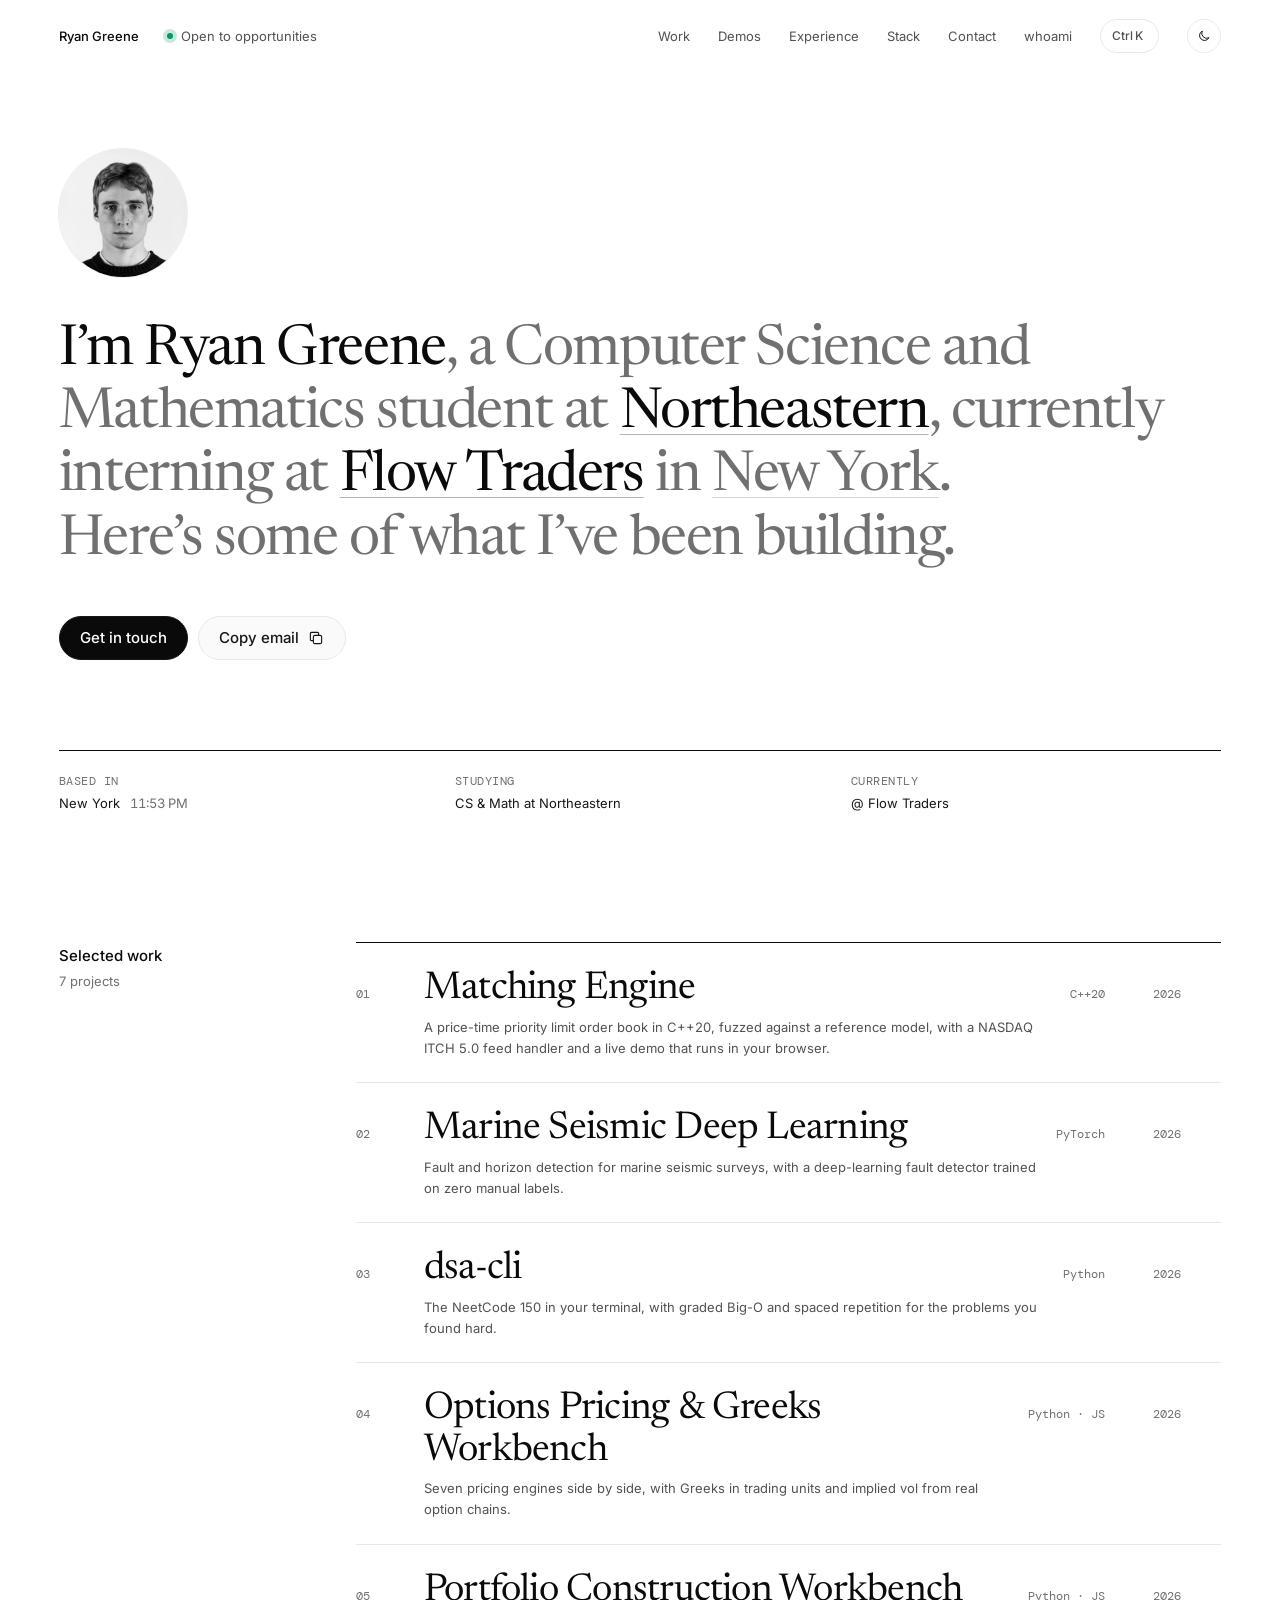
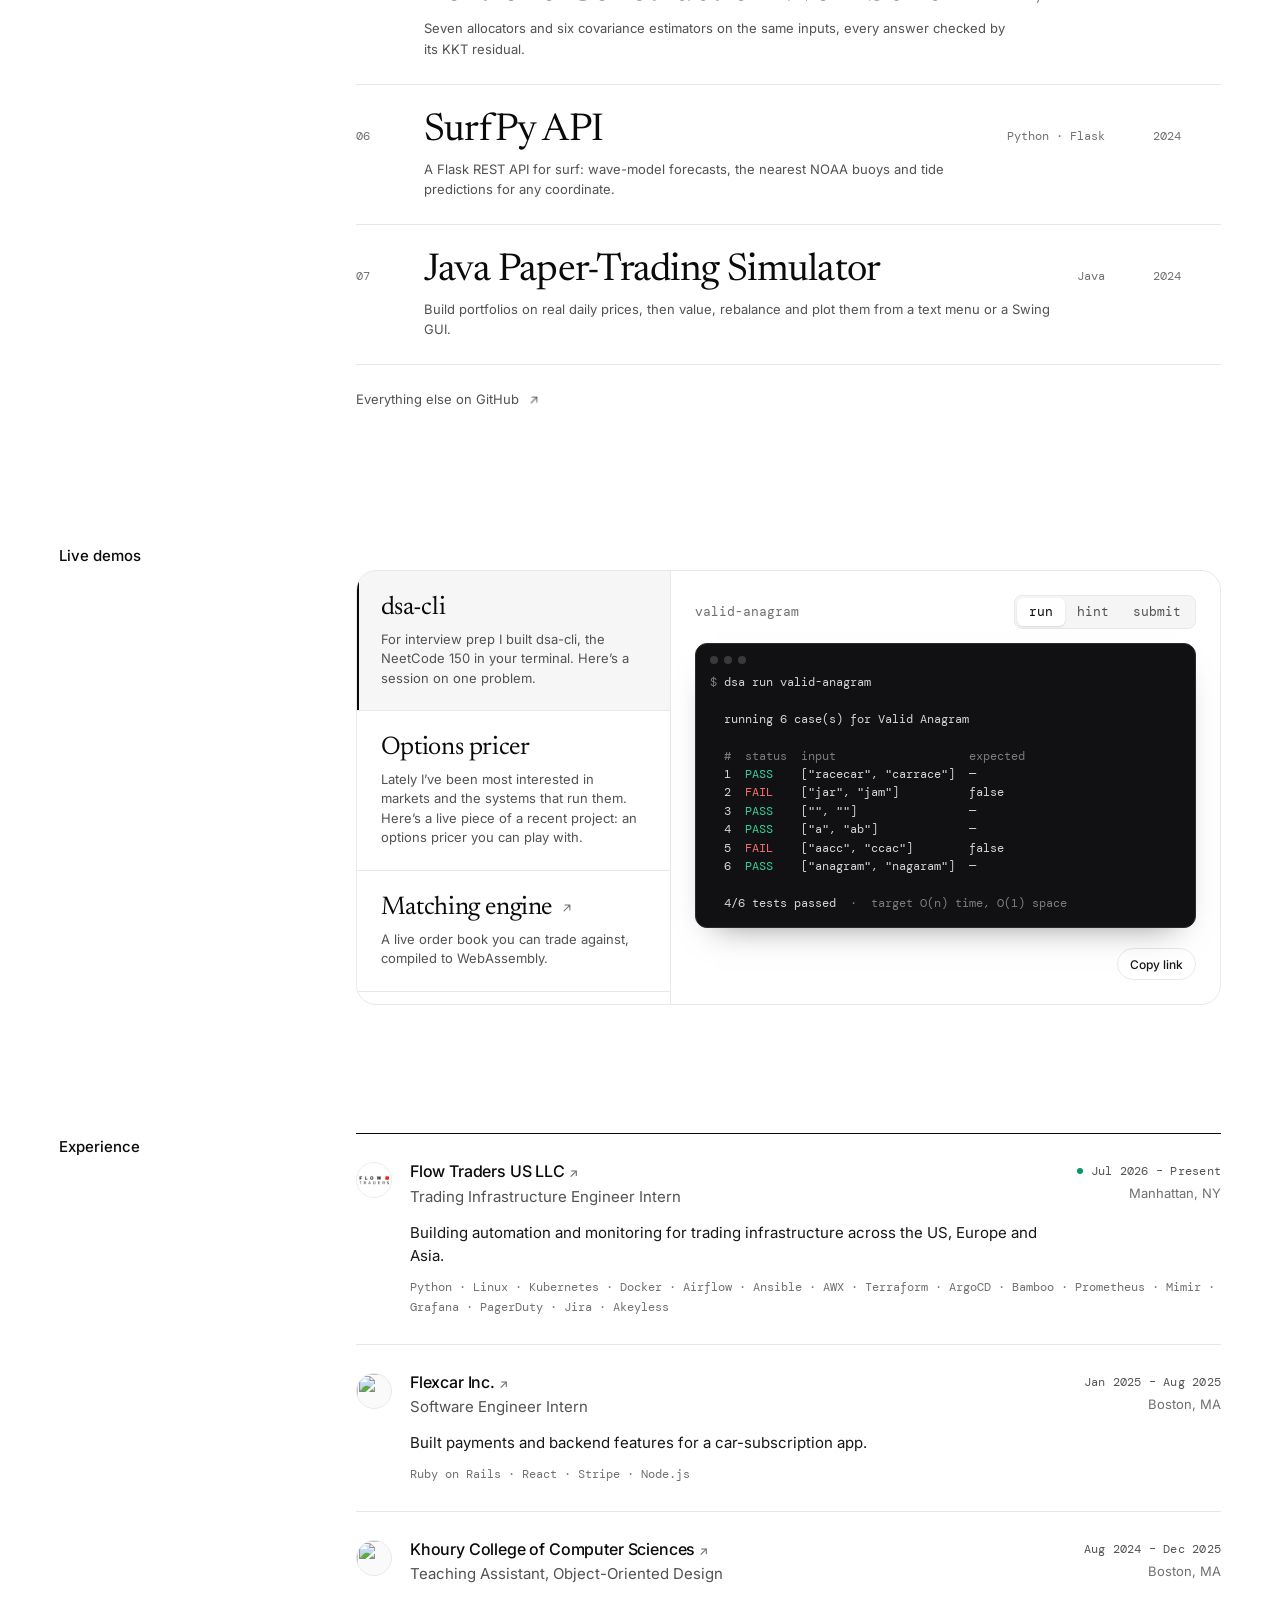
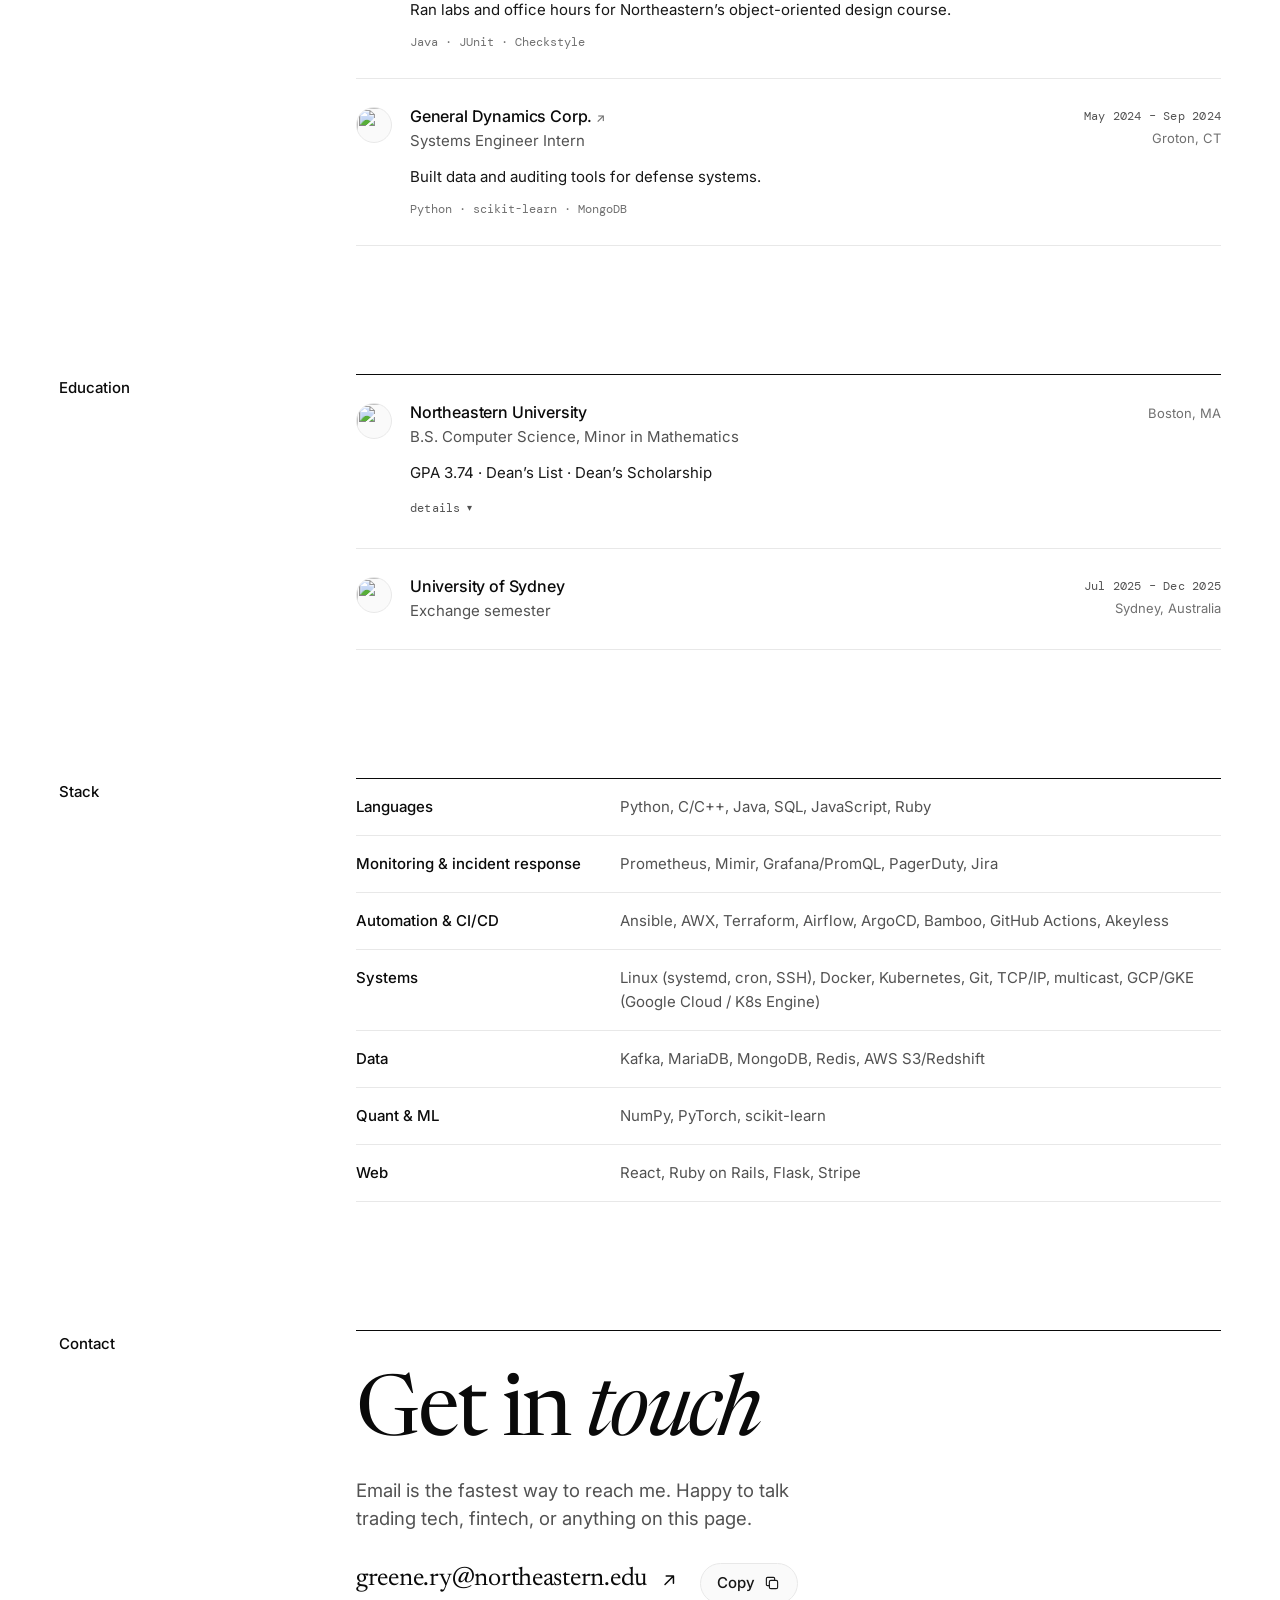
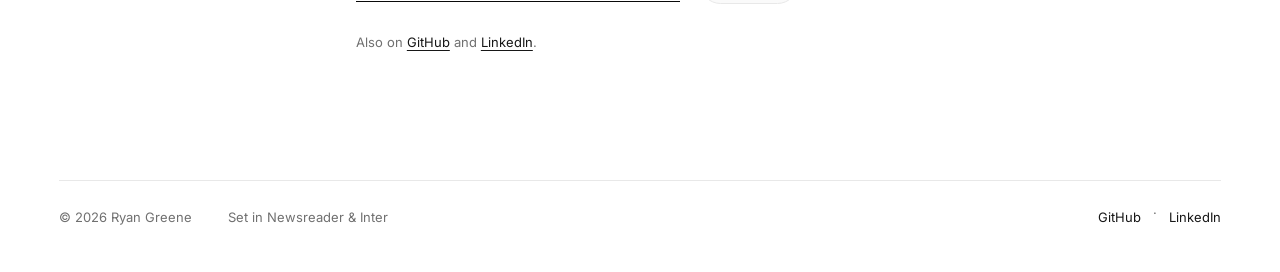
==== commit 741e9823: "Race the engine in the browser, numbers linked to their sources, shareable demo links" ====
--- a/index.html
+++ b/index.html
@@ -24,7 +24,7 @@
   <link rel="preconnect" href="https://fonts.googleapis.com">
   <link rel="preconnect" href="https://fonts.gstatic.com" crossorigin>
   <link rel="stylesheet" href="https://fonts.googleapis.com/css2?family=DM+Mono:wght@400;500&family=Inter:ital,wght@0,400;0,500;1,400&family=Newsreader:ital,opsz,wght@0,6..72,400;0,6..72,500;1,6..72,400&display=swap">
-  <link rel="stylesheet" href="assets/site.css?v=8aa410e7">
+  <link rel="stylesheet" href="assets/site.css?v=d04ec986">
   <script>
     // Runs before first paint: mark JS as available and apply a saved dark theme without a flash of white
     document.documentElement.classList.add('js');
@@ -386,6 +386,6 @@
     </footer>
   </div>
 
-  <script src="assets/site.js?v=8aa410e7"></script>
+  <script src="assets/site.js?v=d04ec986"></script>
 </body>
 </html>
--- a/assets/site.css
+++ b/assets/site.css
@@ -627,6 +627,8 @@
 .demo-stage { min-width: 0; padding: 24px; }
 .demo-stage .demo[hidden] { display: none; }
 .demo-stage .panel { padding: 0; border: 0; background: none; }
+.demo-share { display: block; min-height: 32px; margin: 20px 0 0 auto; padding: 0 12px; border: 1px solid var(--line); border-radius: 999px; background: var(--bg); font: 500 var(--fs-xs) var(--font); color: var(--text); cursor: pointer; }
+.demo-share:hover { border-color: var(--line-2); }
 .pick-now { display: none; }
 @media (max-width: 56rem) {
   /* Phones and tablets: the two demos become a row of tabs over the demo itself; the chosen
@@ -801,7 +803,25 @@
 .cs-facts dd { margin-top: 5px; font-size: var(--fs-sm); line-height: 1.5; color: var(--text); }
 .cs-metrics { margin-top: 32px; padding-top: 26px; border-top: 1px solid var(--line); }
 .cs-metrics b { display: block; font: 400 var(--t-title)/1 var(--display); letter-spacing: -0.02em; color: var(--strong); font-variant-numeric: lining-nums; }
-.cs-metrics span { display: block; max-width: 15em; margin-top: 10px; font-size: var(--fs-sm); line-height: 1.45; color: var(--text-2); }
+.cs-metrics li > span { display: block; max-width: 15em; margin-top: 10px; font-size: var(--fs-sm); line-height: 1.45; color: var(--text-2); }
+/* Each number links to the line it comes from; hovering shows that line */
+.proof { position: relative; display: inline-block; color: inherit; text-decoration: none; outline: none; }
+.proof b { text-decoration: underline 1px; text-underline-offset: 0.12em; text-decoration-color: color-mix(in srgb, currentColor 25%, transparent); transition: text-decoration-color 0.3s var(--ease); }
+.proof:hover b, .proof:focus-visible b { text-decoration-color: currentColor; }
+.proof:focus-visible { outline: 2px solid var(--text); outline-offset: 6px; border-radius: 4px; }
+.proof-card {
+  position: absolute; left: 0; top: calc(100% + 12px); z-index: 12; display: grid; gap: 8px; width: max-content; max-width: min(340px, 80vw); padding: 12px 14px;
+  border-radius: 12px; background: var(--bg); box-shadow: 0 0 0 1px var(--line), 0 24px 48px -24px rgb(0 0 0 / 0.4);
+  visibility: hidden; opacity: 0; translate: 0 -4px; pointer-events: none;
+  transition: opacity 0.2s var(--ease), translate 0.4s var(--appear-ease, ease), visibility 0s 0.4s;
+}
+.proof:hover .proof-card, .proof:focus-visible .proof-card { visibility: visible; opacity: 1; translate: 0 0; transition: opacity 0.2s var(--ease) 0.06s, translate 0.4s var(--appear-ease, ease) 0.06s; }
+@media (hover: none) { .proof-card { display: none; } }
+.proof-src { font: 400 var(--fs-xs)/1.4 var(--mono); color: var(--muted); overflow-wrap: anywhere; }
+.proof-card code { display: block; padding: 8px 10px; border-radius: 8px; background: var(--field); font: 400 var(--fs-xs)/1.5 var(--mono); color: var(--code); white-space: pre-wrap; overflow-wrap: anywhere; }
+.cs-metrics li:nth-child(4n) .proof-card { left: auto; right: 0; }
+.cs-proof-note { margin: 18px 0 0; font-size: var(--fs-sm); color: var(--muted); }
+.cs-proof-note a { color: var(--text-2); }
 
 .cs-body {
   display: grid; grid-template-columns: repeat(12, minmax(0, 1fr)); column-gap: var(--gap);
@@ -836,6 +856,7 @@
 }
 @media (max-width: 56rem) {
   .cs-facts, .cs-metrics { grid-template-columns: repeat(2, minmax(0, 1fr)); }
+  .cs-metrics li:nth-child(2n) .proof-card { left: auto; right: 0; }
   .cs-facts .wide { grid-column: 1 / -1; }
   .cs-body { grid-template-columns: minmax(0, 1fr); }
   .cs-toc { display: none; }
@@ -911,12 +932,41 @@
 .run-it .btn-copy { position: absolute; right: 10px; bottom: 10px; min-height: 32px; padding: 0 12px; border: 1px solid var(--line); border-radius: 999px; background: var(--bg); font: 500 var(--fs-xs) var(--font); color: var(--text); cursor: pointer; }
 .run-it .btn-copy:hover { border-color: var(--line-2); }
 
+/* Matching engine: the benchmark raced in this browser, on one scale with the native runs */
+.race { margin: 1.6em 0 1.1em; padding: 20px 20px 16px; border: 1px solid var(--line); border-radius: 14px; }
+.race-top { display: flex; align-items: center; justify-content: space-between; gap: 12px 16px; flex-wrap: wrap; }
+.race-h { margin: 0; font-weight: 500; color: var(--strong); }
+.btn-race {
+  min-height: 36px; padding: 0 16px; border: 0; border-radius: 999px; background: var(--strong);
+  font: 500 var(--fs-sm) var(--font); color: var(--on-strong); cursor: pointer; transition: background 0.2s var(--ease);
+}
+.btn-race:hover { background: var(--btn-primary-hover); }
+.btn-race:focus-visible { outline: 2px solid var(--text); outline-offset: 3px; }
+.btn-race:disabled { cursor: progress; opacity: 0.6; }
+.prose .race-bars { display: grid; gap: 14px; margin: 18px 0 0; padding: 0; list-style: none; }
+.prose .race-bars li::before { content: none; }
+.prose .race-bars li { padding-left: 0; display: grid; grid-template-columns: 1fr auto; gap: 6px 12px; font-size: var(--fs-sm); color: var(--text-2); }
+.race-bars code { font-size: 0.875em; }
+.race-v { font: 400 var(--fs-sm) var(--mono); font-variant-numeric: tabular-nums; color: var(--text); }
+.race-bars i {
+  grid-column: 1 / -1; height: 6px; border-radius: 999px;
+  background: linear-gradient(var(--bar, var(--muted)) 0 0) no-repeat 0 0 / calc(var(--v, 0) / var(--max, 1) * 100%) 100%, var(--field);
+  transition: background-size 0.9s var(--appear-ease, ease);
+}
+.prose .race-bars li.is-you { color: var(--strong); }
+.race-bars .is-you i { --bar: var(--strong); }
+.race-bars .is-you.is-map i { --bar: color-mix(in srgb, var(--strong) 35%, transparent); }
+.race.is-running .is-you i { animation: race-wait 1.2s var(--ease) infinite alternate; }
+@keyframes race-wait { to { opacity: 0.45; } }
+.race-note { margin: 16px 0 0; }
+@media (prefers-reduced-motion: reduce) { .race-bars i { transition: none; } .race.is-running .is-you i { animation: none; } }
+
 /* Print (⌘P): the page as a clean document; no bars, demos or controls */
 @media print {
   @page { margin: 16mm 14mm; }
   :root, :root[data-theme="dark"] { --bg: #fff; --text: #111; --text-2: #333; --muted: #555; --strong: #000; --line: #ccc; --line-2: #bbb; color-scheme: light; }
   html, body { background: #fff !important; }
-  .topbar, .skip-link, .toast, .cmd, .lb, #demos, .ed-actions, .hc, .cs-toc, .cs-next, .cs-back, .article-links, .run-it .btn-copy, [data-copy], .site-foot nav, .theme-toggle, .tb-cmd { display: none !important; }
+  .topbar, .skip-link, .toast, .cmd, .lb, #demos, .ed-actions, .hc, .cs-toc, .cs-next, .cs-back, .article-links, .run-it .btn-copy, [data-copy], .site-foot nav, .theme-toggle, .tb-cmd, .race { display: none !important; }
   .js :where(.ed-avatar, .ed-sentence, .ed-actions, .ed-facts, .ed-head, .ed-body, .works > li, .site-foot--home, .cs-head > *, .cs-cover, .cs-facts, .cs-metrics, .cs-body, .cs-next, .who-head, .lib > .who-zoom) { opacity: 1 !important; animation: none !important; -webkit-mask-image: none !important; mask-image: none !important; }
   .ed-section { padding-top: 22pt; break-inside: auto; }
   .ed-head { position: static; }
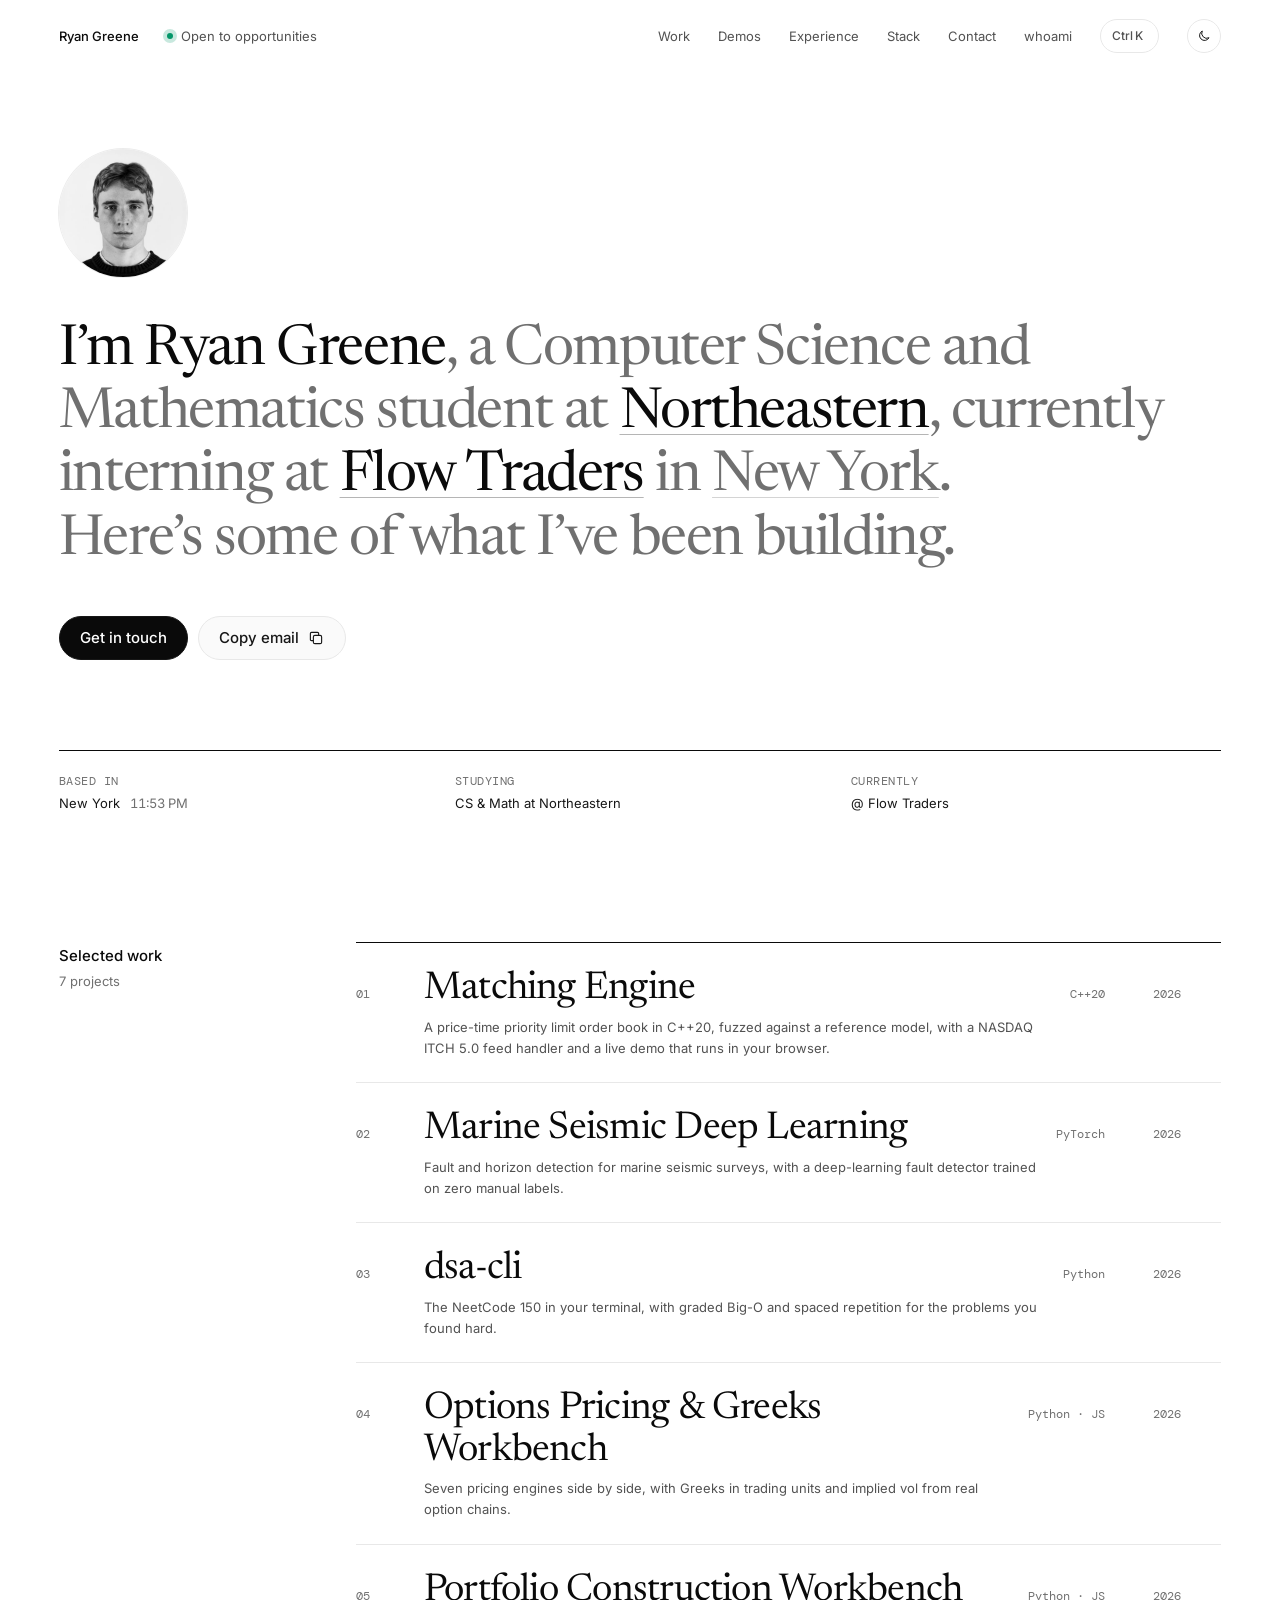
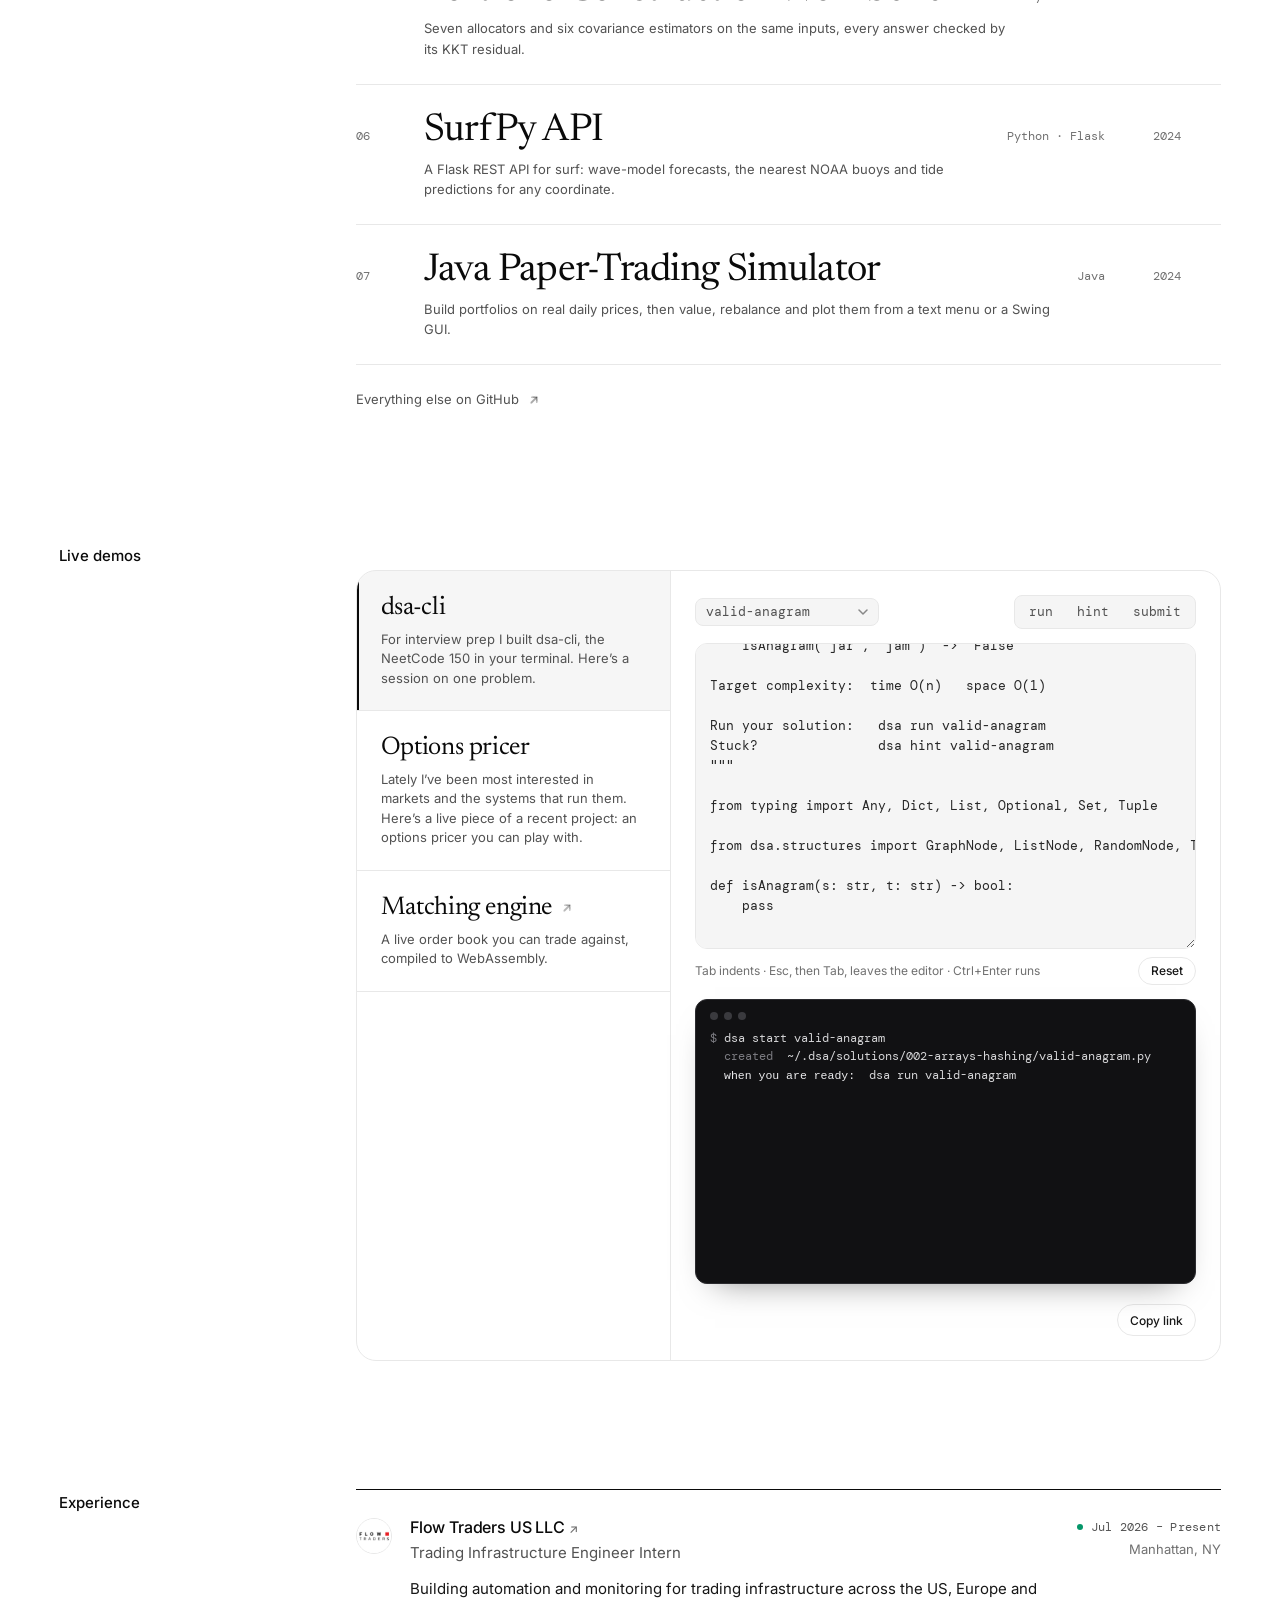
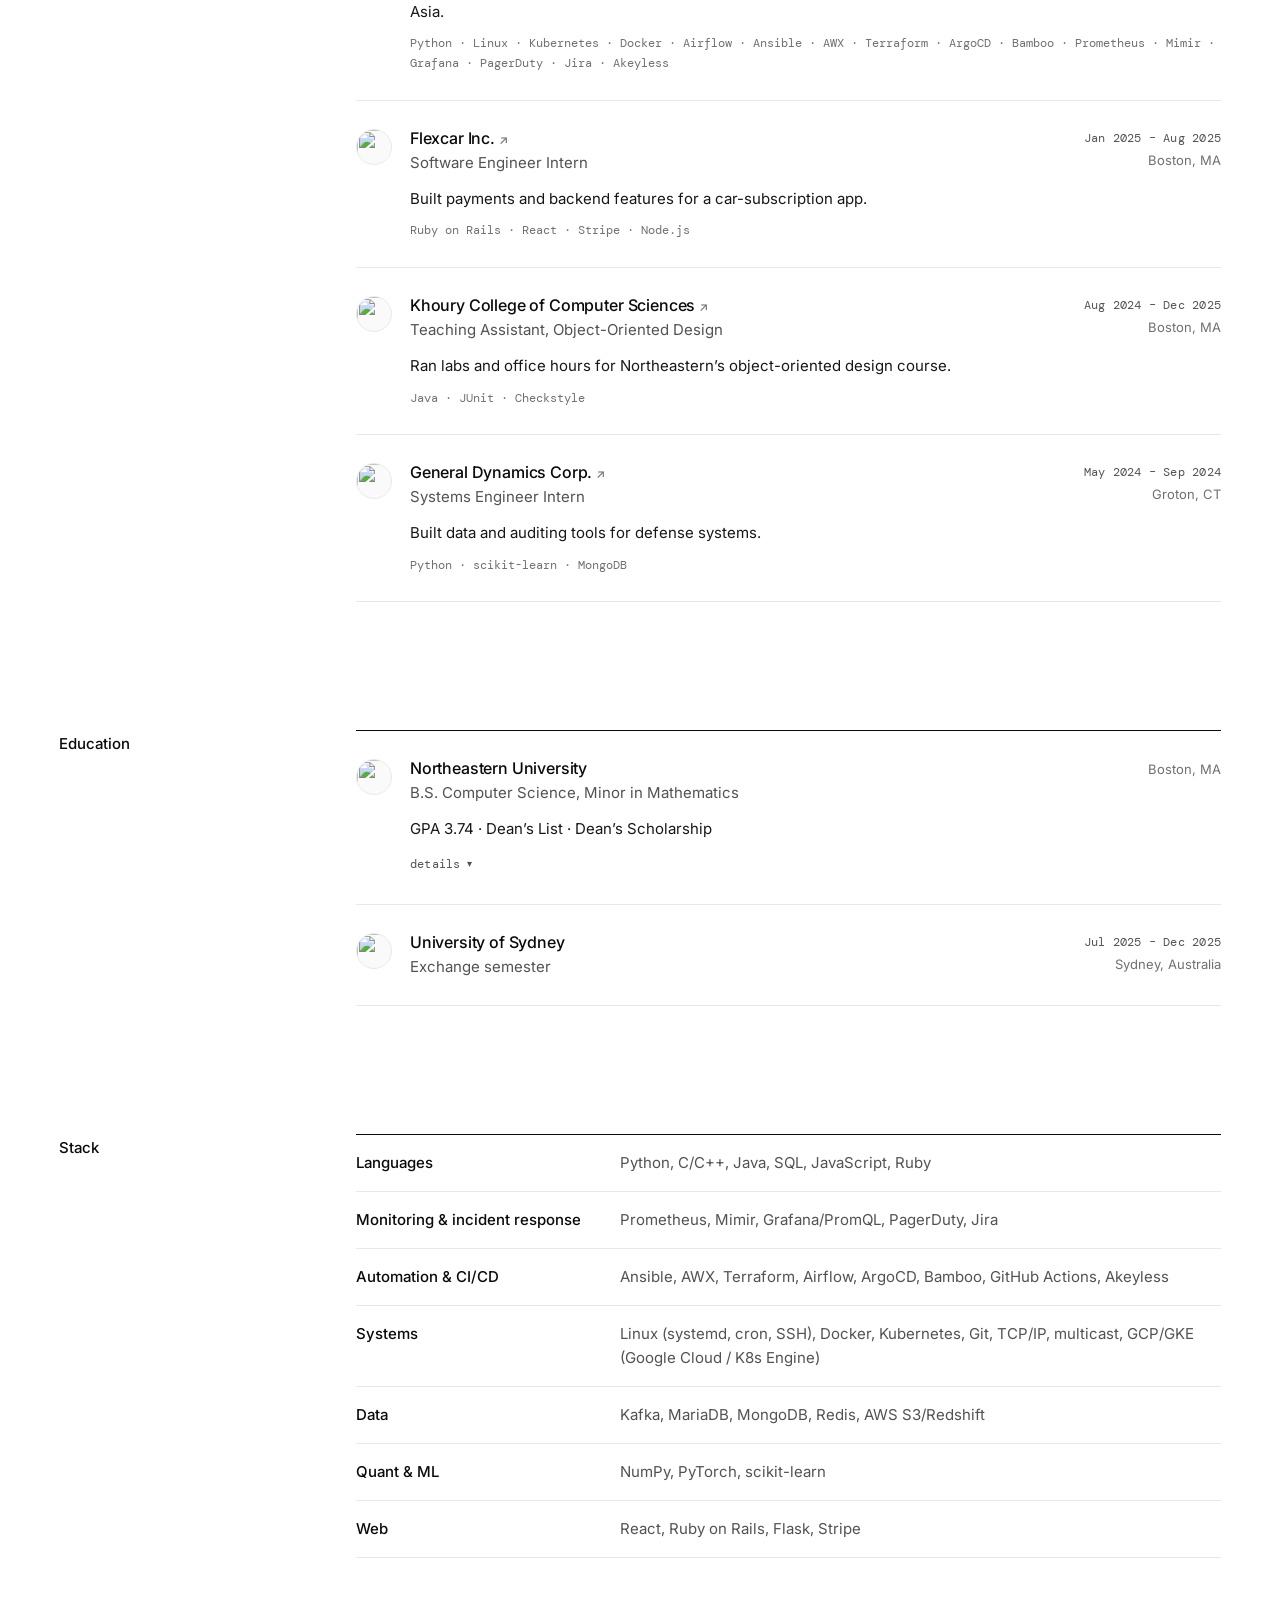
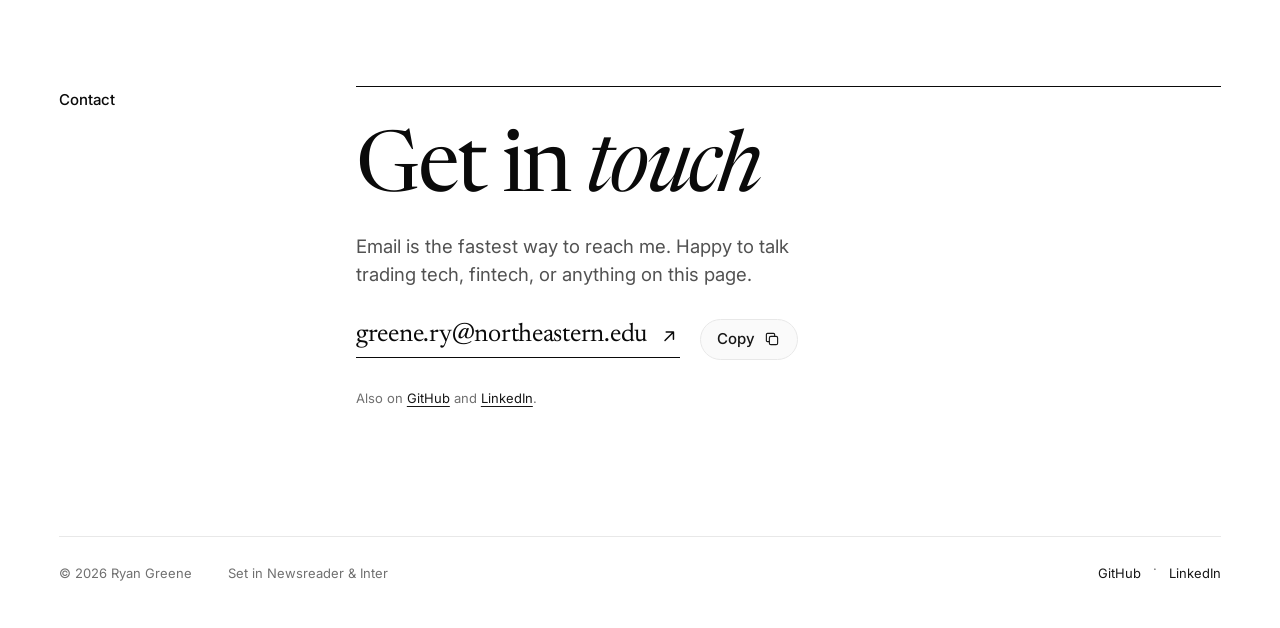
==== commit 9b470d48: "Live dsa-cli, NASDAQ day replay, rotatable vol surface, estimated vs realized frontier" ====
--- a/index.html
+++ b/index.html
@@ -24,7 +24,7 @@
   <link rel="preconnect" href="https://fonts.googleapis.com">
   <link rel="preconnect" href="https://fonts.gstatic.com" crossorigin>
   <link rel="stylesheet" href="https://fonts.googleapis.com/css2?family=DM+Mono:wght@400;500&family=Inter:ital,wght@0,400;0,500;1,400&family=Newsreader:ital,opsz,wght@0,6..72,400;0,6..72,500;1,6..72,400&display=swap">
-  <link rel="stylesheet" href="assets/site.css?v=d04ec986">
+  <link rel="stylesheet" href="assets/site.css?v=045a70bc">
   <script>
     // Runs before first paint: mark JS as available and apply a saved dark theme without a flash of white
     document.documentElement.classList.add('js');
@@ -169,18 +169,26 @@
             <a class="pick-ext" href="https://rpgr18.github.io/matching-engine/" target="_blank" rel="noopener"><span class="pick-t">Matching engine <svg aria-hidden="true"><use href="#i-arrow"/></svg></span><span class="pick-d">A live order book you can trade against, compiled to WebAssembly.</span></a>
           </div>
           <div class="demo-stage">
-            <section class="demo" id="cli-demo" role="tabpanel" aria-labelledby="tab-cli">
-                <div class="panel">
-                  <div class="pricer-top">
-                    <p class="kicker">valid-anagram</p>
-                    <div class="seg cli-cmds" role="group" aria-label="Command">
-                      <button type="button" data-cmd="run" aria-pressed="true">run</button>
-                      <button type="button" data-cmd="hint" aria-pressed="false">hint</button>
-                      <button type="button" data-cmd="submit" aria-pressed="false">submit</button>
-                    </div>
-                  </div>
-                  <div class="cli-term"><div class="dots" aria-hidden="true"><i></i><i></i><i></i></div><div class="cli-screen" aria-live="polite"></div></div>
-                </div>
+            <section class="demo" id="cli-demo" role="tabpanel" aria-labelledby="tab-cli" data-dsa-live data-base="assets/dsa/" data-v="464f8df3">
+              <div class="panel">
+                <div class="pricer-top">
+                  <label class="sr-only" for="dsa-problem">Problem</label>
+                  <select class="dsa-pick" id="dsa-problem"></select>
+                  <div class="seg cli-cmds" role="group" aria-label="Command">
+                    <button type="button" data-cmd="run" aria-keyshortcuts="Control+Enter Meta+Enter">run</button>
+                    <button type="button" data-cmd="hint">hint</button>
+                    <button type="button" data-cmd="submit">submit</button>
+                  </div>
+                </div>
+                <label class="sr-only" for="dsa-code">Your solution</label>
+                <textarea class="dsa-code" id="dsa-code" rows="14" wrap="off" spellcheck="false" autocomplete="off" autocapitalize="off" autocorrect="off" aria-describedby="dsa-keys"></textarea>
+                <div class="dsa-foot">
+                  <p class="dsa-keys" id="dsa-keys"></p>
+                  <button type="button" class="dsa-reset">Reset</button>
+                </div>
+                <div class="cli-term"><div class="dots" aria-hidden="true"><i></i><i></i><i></i></div><div class="cli-screen cli-live" tabindex="0" role="region" aria-label="Terminal output"></div></div>
+                <p class="sr-only dsa-status" role="status"></p>
+              </div>
             </section>
             <section class="demo" id="pricer" role="tabpanel" aria-labelledby="tab-pricer" hidden>
                 <div class="panel">
@@ -386,6 +394,7 @@
     </footer>
   </div>
 
-  <script src="assets/site.js?v=d04ec986"></script>
+  <script src="assets/site.js?v=045a70bc"></script>
+  <script src="assets/dsa/dsa-live.js?v=464f8df3" defer></script>
 </body>
 </html>
--- a/assets/site.css
+++ b/assets/site.css
@@ -673,6 +673,63 @@
 .cli-screen .cli-box { margin: 2px 0 0 2ch; padding: 8px 12px 9px; border: 1px solid rgb(243 207 107 / 0.55); border-radius: 8px; white-space: normal; line-height: 1.55; }
 .cli-box b { display: block; margin: -16px 0 4px -4px; width: fit-content; padding: 0 4px; background: #111113; font-weight: 400; color: var(--amber); }
 .cli-box .n { color: var(--amber); }
+/* dsa-cli live demo: additions on top of site.css's dsa-cli demo rules (.seg, .cli-term, .cli-screen, .cli-box) */
+.cli-cmds button[aria-disabled="true"] { opacity: 0.55; cursor: progress; }
+.cli-cmds button.is-on { background: var(--seg-on); box-shadow: var(--seg-on-shadow); color: var(--strong); }   /* the last command run */
+.pricer-top:has(.dsa-pick) { flex-wrap: wrap; }
+
+/* Problem picker, sized like the kicker it replaces */
+.dsa-pick {
+  appearance: none; min-width: 0; max-width: 100%; min-height: 28px; padding: 3px 28px 3px 10px;
+  border: 1px solid var(--line); border-radius: var(--radius); color: var(--text-2); cursor: pointer;
+  background: var(--field) url("data:image/svg+xml,%3Csvg xmlns='http://www.w3.org/2000/svg' width='10' height='6' viewBox='0 0 10 6'%3E%3Cpath d='M1 1l4 4 4-4' fill='none' stroke='%23888' stroke-width='1.5' stroke-linecap='round' stroke-linejoin='round'/%3E%3C/svg%3E") no-repeat right 10px center;
+  font: 400 var(--fs-sm) var(--mono);
+}
+.dsa-pick:hover { border-color: var(--line-2); }
+.dsa-pick:focus-visible { outline: 2px solid var(--text); outline-offset: 2px; }
+
+/* Editor: a plain textarea in the site's code colours (it follows the page theme; the terminal stays dark) */
+.dsa-code {
+  display: block; width: 100%; min-height: calc(8 * 1.6em + 26px); margin-top: 14px; padding: 12px 14px;
+  border: 1px solid var(--line); border-radius: 12px; background: var(--field); color: var(--code);
+  font: 400 12.5px/1.6 var(--mono); tab-size: 4; white-space: pre; overflow: auto; resize: vertical;
+}
+.dsa-code:hover { border-color: var(--line-2); }
+.dsa-code:focus-visible { outline: 2px solid var(--text); outline-offset: 2px; border-radius: 12px; }
+@media (pointer: coarse) { .dsa-code { font-size: 16px; } }   /* below 16px, iOS zooms the page on focus */
+.dsa-foot { display: flex; align-items: center; justify-content: space-between; gap: 12px; margin-top: 8px; }
+.dsa-keys { font-size: var(--fs-xs); line-height: 1.5; color: var(--muted); }
+@media (pointer: coarse) { .dsa-keys { display: none; } }   /* keyboard tips; still read as the editor's description */
+.dsa-reset {
+  flex: none; min-height: 28px; margin-left: auto; padding: 0 12px; border: 1px solid var(--line); border-radius: 999px;
+  background: var(--bg); font: 500 var(--fs-xs) var(--font); color: var(--text); cursor: pointer;
+}
+.dsa-reset:hover { border-color: var(--line-2); }
+
+/* Terminal: live output grows to fit, then scrolls */
+.cli-screen.cli-live { height: auto; min-height: calc(13 * 1.6em); max-height: calc(24 * 1.6em); overflow: auto; scrollbar-width: thin; scrollbar-color: #3a3a3e transparent; }
+.cli-screen.cli-live:focus-visible { outline: 2px solid #7c7c82; outline-offset: 4px; }
+.cli-screen .b { font-weight: 500; color: #ededef; }
+.cli-screen .b.pass { color: var(--green); }
+.cli-screen .b.fail { color: var(--red); }
+.cli-screen .b.dim { color: #7c7c82; }
+.cli-screen .warn { color: var(--amber); }
+.cli-screen .mag { color: #e879f9; }
+.cli-screen .cli-box.cli-sum { white-space: pre-wrap; }
+.cli-screen .cli-box.is-pass { border-color: rgb(52 211 153 / 0.55); }
+.cli-screen .cli-box.is-fail { border-color: rgb(248 113 113 / 0.55); }
+.cli-screen .cli-box.is-plain { border-color: #3a3a3e; }
+.cli-box.is-plain b { color: #7c7c82; }
+.cli-box.is-fail b { color: var(--red); }
+.cli-screen .cli-box.cli-sum + .ln { margin-top: 2px; }
+.cli-screen .cli-q { display: inline; }
+.cli-in {
+  width: 18ch; padding: 0; border: 0; border-bottom: 1px dashed #4a4a50; border-radius: 0;
+  background: none; font: inherit; color: #ededef; caret-color: #d6d6d8;
+}
+.cli-in:focus { outline: none; border-bottom-color: #d6d6d8; }
+@media (prefers-reduced-motion: reduce) { .cli-screen .caret { animation: none; } }
+.cli-screen .cli-box:has(> b) { margin-top: 14px; }   /* room for a title sitting on the border */
 
 /* Experience and education: one hairline-separated row per entry */
 .ed .xp-list { margin: 0; padding: 0; list-style: none; }
@@ -961,6 +1018,139 @@
 .race-note { margin: 16px 0 0; }
 @media (prefers-reduced-motion: reduce) { .race-bars i { transition: none; } .race.is-running .is-you i { animation: none; } }
 
+/* Portfolio optimizer: the estimated frontier against what its portfolios deliver (site.js draws it) */
+html:not(.js) .fx { display: none; }
+.fx-controls { display: flex; flex-wrap: wrap; gap: 10px 24px; }
+.fx-ctl { display: flex; flex-wrap: wrap; align-items: center; gap: 6px 10px; min-width: 0; }
+.fx-ctl-l { font-size: var(--fs-sm); color: var(--muted); }
+.fx .seg { flex: 0 1 auto; flex-wrap: wrap; min-width: 0; }
+.fx-plot { margin-top: 18px; -webkit-tap-highlight-color: transparent; }
+.fx-plot svg { display: block; width: 100%; height: auto; overflow: visible; user-select: none; }
+.fx-plot svg.is-pointing { cursor: pointer; }
+.fx-grid line { stroke: var(--line); stroke-width: 1; }
+.fx-grid .fx-base, .fx-grid .fx-tick { stroke: var(--line-2); }
+.fx-axis text { fill: var(--muted); font: 400 11px var(--mono); font-variant-numeric: tabular-nums; }
+.fx-axis .fx-axis-t { fill: var(--text-2); font: 400 var(--fs-xs) var(--font); }
+.fx-true, .fx-est, .fx-real { fill: none; stroke-linejoin: round; stroke-linecap: round; }
+.fx-true { stroke: var(--muted); stroke-width: 1.5; }
+.fx-est { stroke: var(--text); stroke-width: 1.5; stroke-dasharray: 5 4; stroke-linecap: butt; }
+.fx-real { stroke: var(--green); stroke-width: 2; }
+.fx-link { stroke: var(--line-2); stroke-width: 1; }
+.fx-pe { fill: var(--bg); stroke: var(--text-2); stroke-width: 1.5; }
+.fx-pr { fill: var(--green); stroke: var(--bg); stroke-width: 2; }
+.fx-ring { fill: none; stroke: none; stroke-width: 2; }
+.fx-pt:focus { outline: none; }
+.fx-pt.is-on .fx-link { stroke: var(--text-2); stroke-width: 1.5; }
+.fx-pt.is-on .fx-pe { stroke: var(--strong); }
+.fx-pt.is-on .fx-pr { r: 5.5; }
+.fx-pt:focus-visible .fx-ring { stroke: var(--text); }
+.fx-lab { fill: var(--strong); font: 500 var(--fs-xs) var(--font); paint-order: stroke; stroke: var(--bg); stroke-width: 4px; stroke-linejoin: round; pointer-events: none; }
+.fx .fx-key { display: flex; flex-wrap: wrap; gap: 6px 18px; margin: 10px 0 0; font-size: var(--fs-xs); color: var(--text-2); }
+.fx .fx-key li { display: flex; align-items: center; gap: 6px; padding: 0; }
+.fx :is(.fx-key, .fx-w) li::before { content: none; }
+.fx-key svg { flex: none; overflow: visible; }
+.fx-stats { display: grid; grid-template-columns: repeat(4, minmax(0, 1fr)); gap: 12px 16px; margin-top: 18px; padding-top: 14px; border-top: 1px solid var(--line); }
+.fx-stats dt { font-size: var(--fs-xs); line-height: 1.4; color: var(--muted); }
+.fx-stats dd { margin-top: 2px; font: 400 var(--fs-sm) var(--mono); color: var(--strong); font-variant-numeric: tabular-nums; }
+.fx-detail { display: grid; grid-template-columns: minmax(0, 0.9fr) minmax(0, 1.1fr); grid-template-areas: "head head" "nums w"; gap: 10px 28px; margin-top: 16px; padding-top: 14px; border-top: 1px solid var(--line); }
+.fx-d-head { grid-area: head; display: flex; flex-wrap: wrap; align-items: baseline; justify-content: space-between; gap: 4px 16px; }
+.fx-name { font-weight: 500; color: var(--strong); }
+.fx-d-kkt { font: 400 var(--fs-xs) var(--mono); color: var(--muted); }
+.fx-nums { grid-area: nums; align-self: start; width: 100%; border-collapse: collapse; font-size: var(--fs-sm); }
+.fx-nums th { padding: 5px 0; font-weight: 400; text-align: left; color: var(--muted); }
+.fx-nums thead th { font-size: var(--fs-xs); text-align: right; }
+.fx-nums thead th:first-child { text-align: left; }
+.fx-nums td { padding: 5px 0 5px 12px; font-family: var(--mono); text-align: right; color: var(--text); font-variant-numeric: tabular-nums; }
+.fx-nums tbody tr { border-top: 1px solid var(--line); }
+.fx .fx-w { grid-area: w; display: grid; gap: 3px; margin: 0; }
+.fx .fx-w li { display: grid; grid-template-columns: minmax(0, 7.5rem) minmax(0, 1fr) 3.25rem; align-items: center; gap: 10px; padding: 0; font-size: var(--fs-xs); line-height: 1.5; }
+.fx-w-n { overflow: hidden; white-space: nowrap; text-overflow: ellipsis; color: var(--text-2); }
+.fx-w-t { height: 6px; }
+.fx-w-b { display: block; height: 100%; min-width: 0; border-radius: 3px; background: var(--text-2); }
+.fx-w-v { font: 400 var(--fs-xs) var(--mono); text-align: right; color: var(--text); font-variant-numeric: tabular-nums; }
+.fx-w .is-zero :is(.fx-w-n, .fx-w-v) { color: var(--muted); }
+.fx .caption { margin-top: 14px; }
+@media (max-width: 560px) {
+  .fx .seg-6 { display: grid; grid-template-columns: repeat(3, auto); }
+  .fx-stats { grid-template-columns: repeat(2, minmax(0, 1fr)); }
+  .fx-detail { grid-template-columns: minmax(0, 1fr); grid-template-areas: "head" "nums" "w"; }
+}
+@media (prefers-reduced-motion: no-preference) {
+  .fx-w-b { transition: width 0.2s var(--ease); }
+}
+
+/* ---------- Options pricing: rotatable 3-D surfaces (site.js draws them) ---------- */
+html:not(.js) .vsurf { display: none; }   /* without JS the screenshot below still tells the story */
+.vsurf { margin: 1.6em 0 1.1em; padding: 20px 20px 16px; border: 1px solid var(--line); border-radius: 14px; }
+.vsurf-top { display: flex; align-items: center; justify-content: space-between; gap: 12px 16px; flex-wrap: wrap; }
+.prose .vsurf-h { margin: 0; font-weight: 500; color: var(--strong); }
+.vsurf .seg { flex-wrap: wrap; }
+.vsurf-stage { margin: 14px -6px 0; }
+.vsurf canvas { display: block; width: 100%; height: 300px; border-radius: var(--radius); cursor: grab; touch-action: pan-y; -webkit-tap-highlight-color: transparent; }
+.vsurf canvas:active { cursor: grabbing; }
+.vsurf canvas:focus-visible { outline: 2px solid var(--text); outline-offset: 2px; }
+.prose .vsurf-read { min-height: 1.5em; margin: 10px 0 0; font: 400 var(--fs-sm)/1.5 var(--mono); font-variant-numeric: tabular-nums; color: var(--text-2); }
+.prose .vsurf-note { margin: 6px 0 0; }
+.prose .vsurf + p { margin-top: 1.1em; }
+@media (max-width: 40rem) {
+  .vsurf { padding: 16px 14px 14px; }
+  .vsurf-stage { margin-inline: -4px; }
+  .prose .vsurf-read { min-height: 3em; }   /* a reading can take two lines here; keep the note from jumping */
+}
+@media print { .vsurf { display: none !important; } }
+
+/* Matching engine: the real NASDAQ day, scrubbed second by second (site.js builds the inside) */
+.tape { margin: 1.6em 0 1.1em; padding: 20px 20px 16px; border: 1px solid var(--line); border-radius: 14px; }
+.tape-top { display: flex; align-items: center; justify-content: space-between; gap: 12px 16px; flex-wrap: wrap; }
+.tape-h { margin: 0; font-weight: 500; color: var(--strong); }
+.tape-strip { margin-top: 18px; }
+.tape-strip canvas { display: block; width: 100%; height: 88px; touch-action: pan-y; cursor: ew-resize; }
+.tape-axis { display: flex; justify-content: space-between; margin-top: 6px; font: 400 var(--fs-xs)/1.4 var(--mono); color: var(--muted); }
+.tape-ctl { display: grid; grid-template-columns: auto minmax(0, 1fr) auto; align-items: center; gap: 12px; margin-top: 14px; }
+.tape-play {
+  display: grid; place-items: center; width: 36px; height: 36px; padding: 0; border: 0; border-radius: 50%;
+  background: var(--strong); color: var(--on-strong); cursor: pointer; transition: background 0.2s var(--ease);
+}
+.tape-play:hover { background: var(--btn-primary-hover); }
+.tape-play:focus-visible { outline: 2px solid var(--text); outline-offset: 3px; }
+.tape-play svg { width: 14px; height: 14px; fill: currentColor; }
+.tape-play .i-pause, .tape.is-playing .tape-play .i-play { display: none; }
+.tape.is-playing .tape-play .i-pause { display: inline; }
+.tape-range { -webkit-appearance: none; appearance: none; width: 100%; height: 26px; margin: 0; background: transparent; cursor: pointer; }
+.tape-range::-webkit-slider-runnable-track { height: 4px; border-radius: 2px; background: linear-gradient(to right, var(--text) var(--pct, 50%), var(--line-2) var(--pct, 50%)); }
+.tape-range::-webkit-slider-thumb { -webkit-appearance: none; width: 14px; height: 14px; margin-top: -5px; border: 0; border-radius: 50%; background: var(--strong); box-shadow: 0 0 0 3px var(--thumb-ring); }
+.tape-range::-moz-range-track { height: 4px; border-radius: 2px; background: var(--line-2); }
+.tape-range::-moz-range-progress { height: 4px; border-radius: 2px; background: var(--text); }
+.tape-range::-moz-range-thumb { width: 14px; height: 14px; border: 0; border-radius: 50%; background: var(--strong); }
+.tape-range:focus-visible { outline: 2px solid var(--text); outline-offset: 2px; }
+.tape-time { min-width: 8ch; font: 400 var(--fs-sm) var(--mono); font-variant-numeric: tabular-nums; text-align: right; color: var(--strong); }
+
+/* The ladder: asks above, bids below, each level's shares as a bar on one scale */
+.tape-book-wrap { margin-top: 16px; }
+.tape-book { width: 100%; border-collapse: collapse; table-layout: fixed; font: 400 var(--fs-sm)/1 var(--mono); font-variant-numeric: tabular-nums; }
+.tape-book th { padding: 0 0 8px; border-bottom: 1px solid var(--line-2); font: 500 var(--fs-xs)/1.4 var(--font); text-align: left; color: var(--text-2); }
+.tape-book th:first-child { width: 30%; }
+.tape-book th.n { width: 18%; }
+.tape-book td { height: 22px; padding: 0; vertical-align: middle; white-space: nowrap; }
+.tape-book .n { text-align: right; color: var(--text-2); }
+.tape-book td.q { position: relative; padding-right: 12px; }
+.tape-book td.q i { position: absolute; inset: 3px 12px 3px 0; transform-origin: left; border-radius: 2px; }
+.tape-book td.q span { position: relative; padding-left: 6px; color: var(--text); }
+.tape-book .is-ask td:first-child { color: var(--red); }
+.tape-book .is-bid td:first-child { color: var(--green-text); }
+.tape-book .is-ask i { background: color-mix(in srgb, var(--red) 16%, transparent); }
+.tape-book .is-bid i { background: color-mix(in srgb, var(--green) 18%, transparent); }
+.tape-book .is-ask:has(+ .tape-mid) td, .tape-mid + .is-bid td { font-weight: 500; }   /* the touch */
+.tape-mid td { height: 30px; border-block: 1px solid var(--line); font-size: var(--fs-xs); color: var(--muted); }
+.tape-note { margin: 14px 0 0; }
+.tape[aria-busy="true"] .tape-book-wrap, .tape[aria-busy="true"] .tape-strip { opacity: 0.45; }
+.tape.is-error .tape-book-wrap, .tape.is-error .tape-strip { visibility: hidden; }
+@media (max-width: 40rem) {
+  .tape { padding: 16px 14px 14px; }
+  .tape-strip canvas { height: 72px; }
+}
+@media print { .tape { display: none !important; } }
+
 /* Print (⌘P): the page as a clean document; no bars, demos or controls */
 @media print {
   @page { margin: 16mm 14mm; }
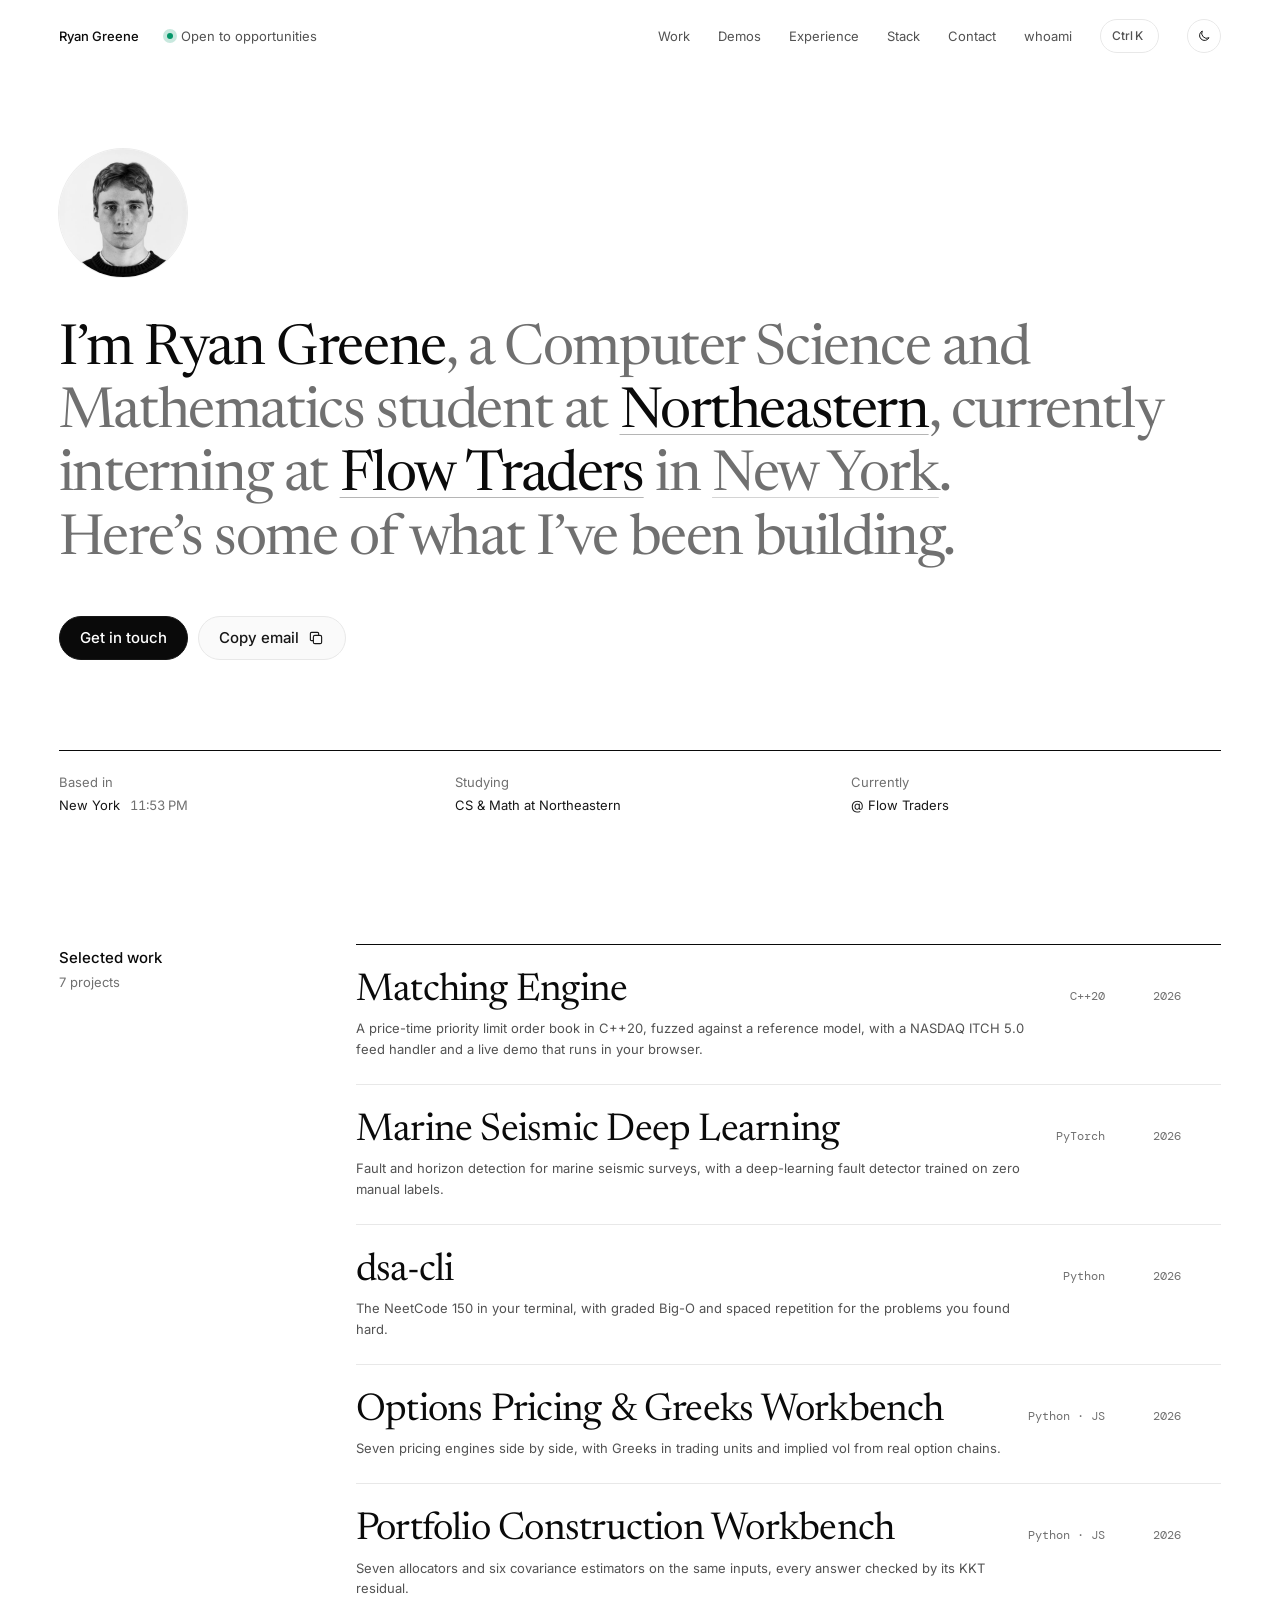
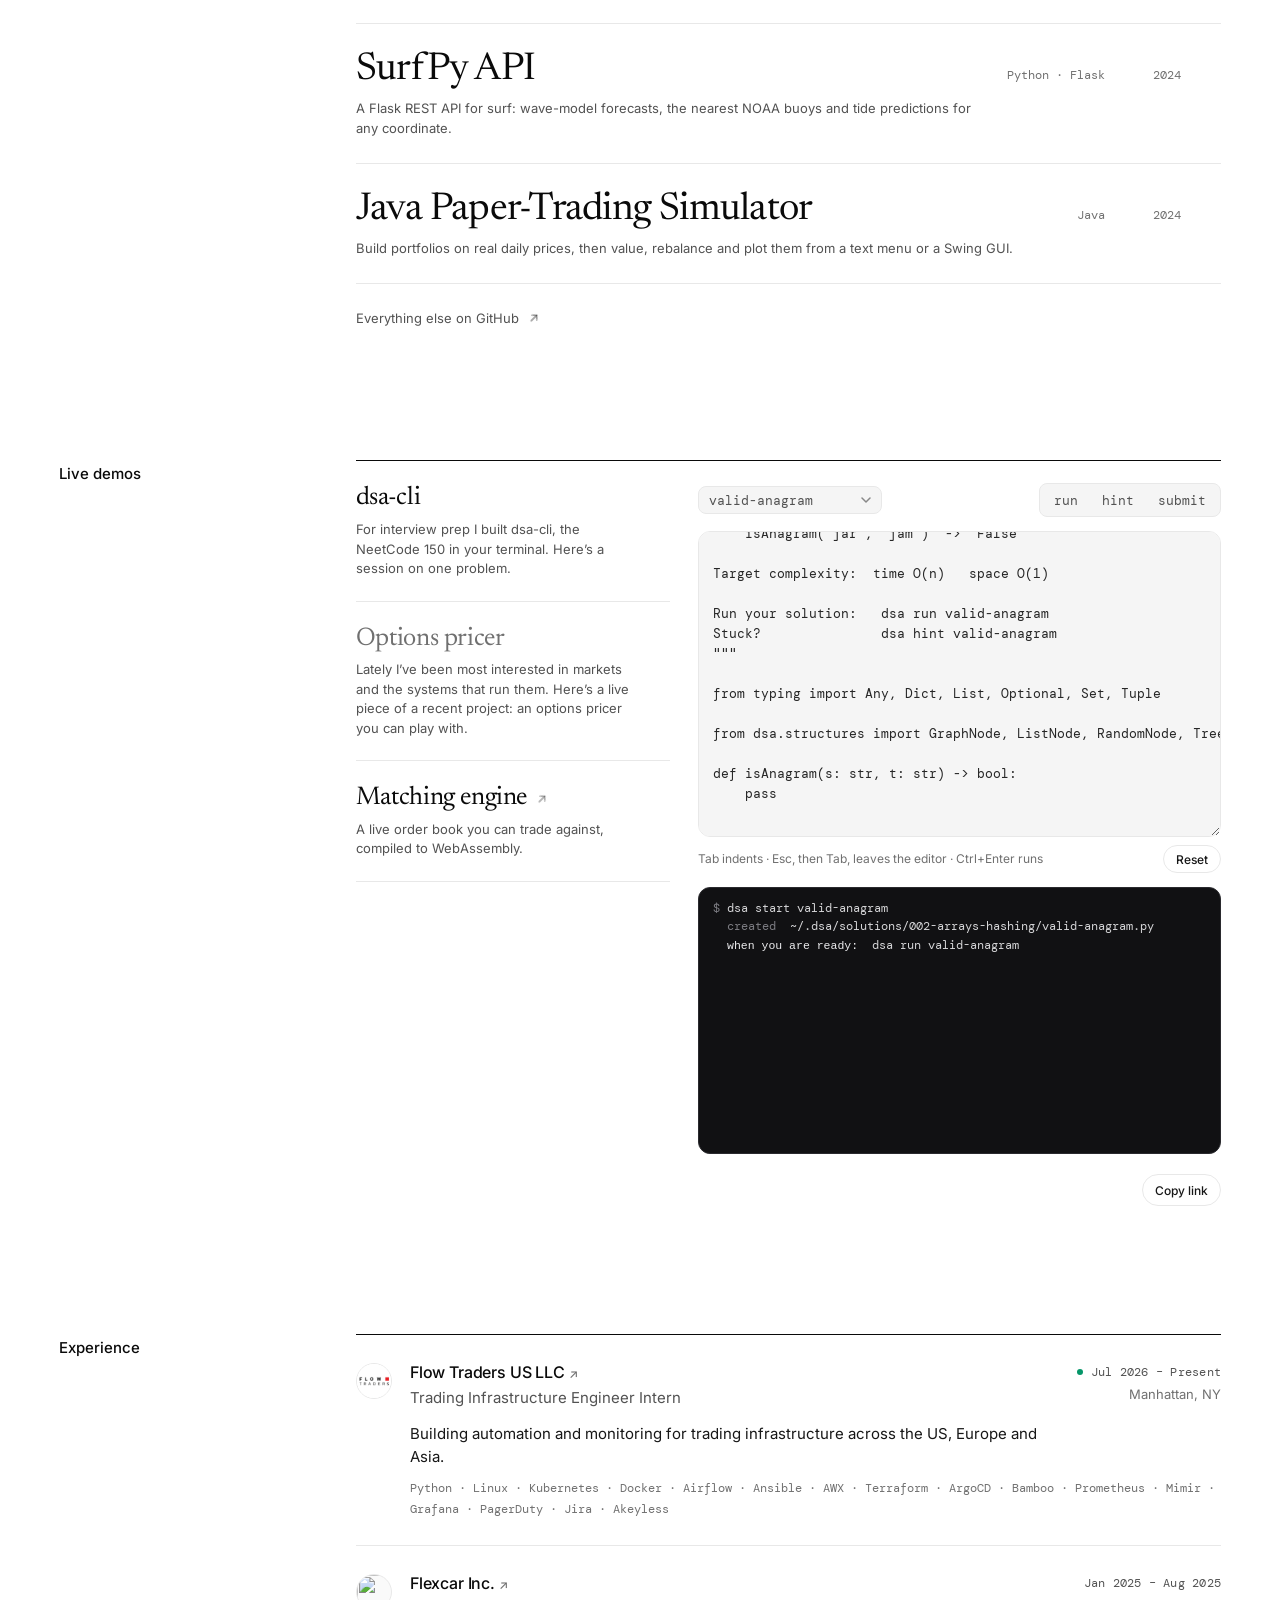
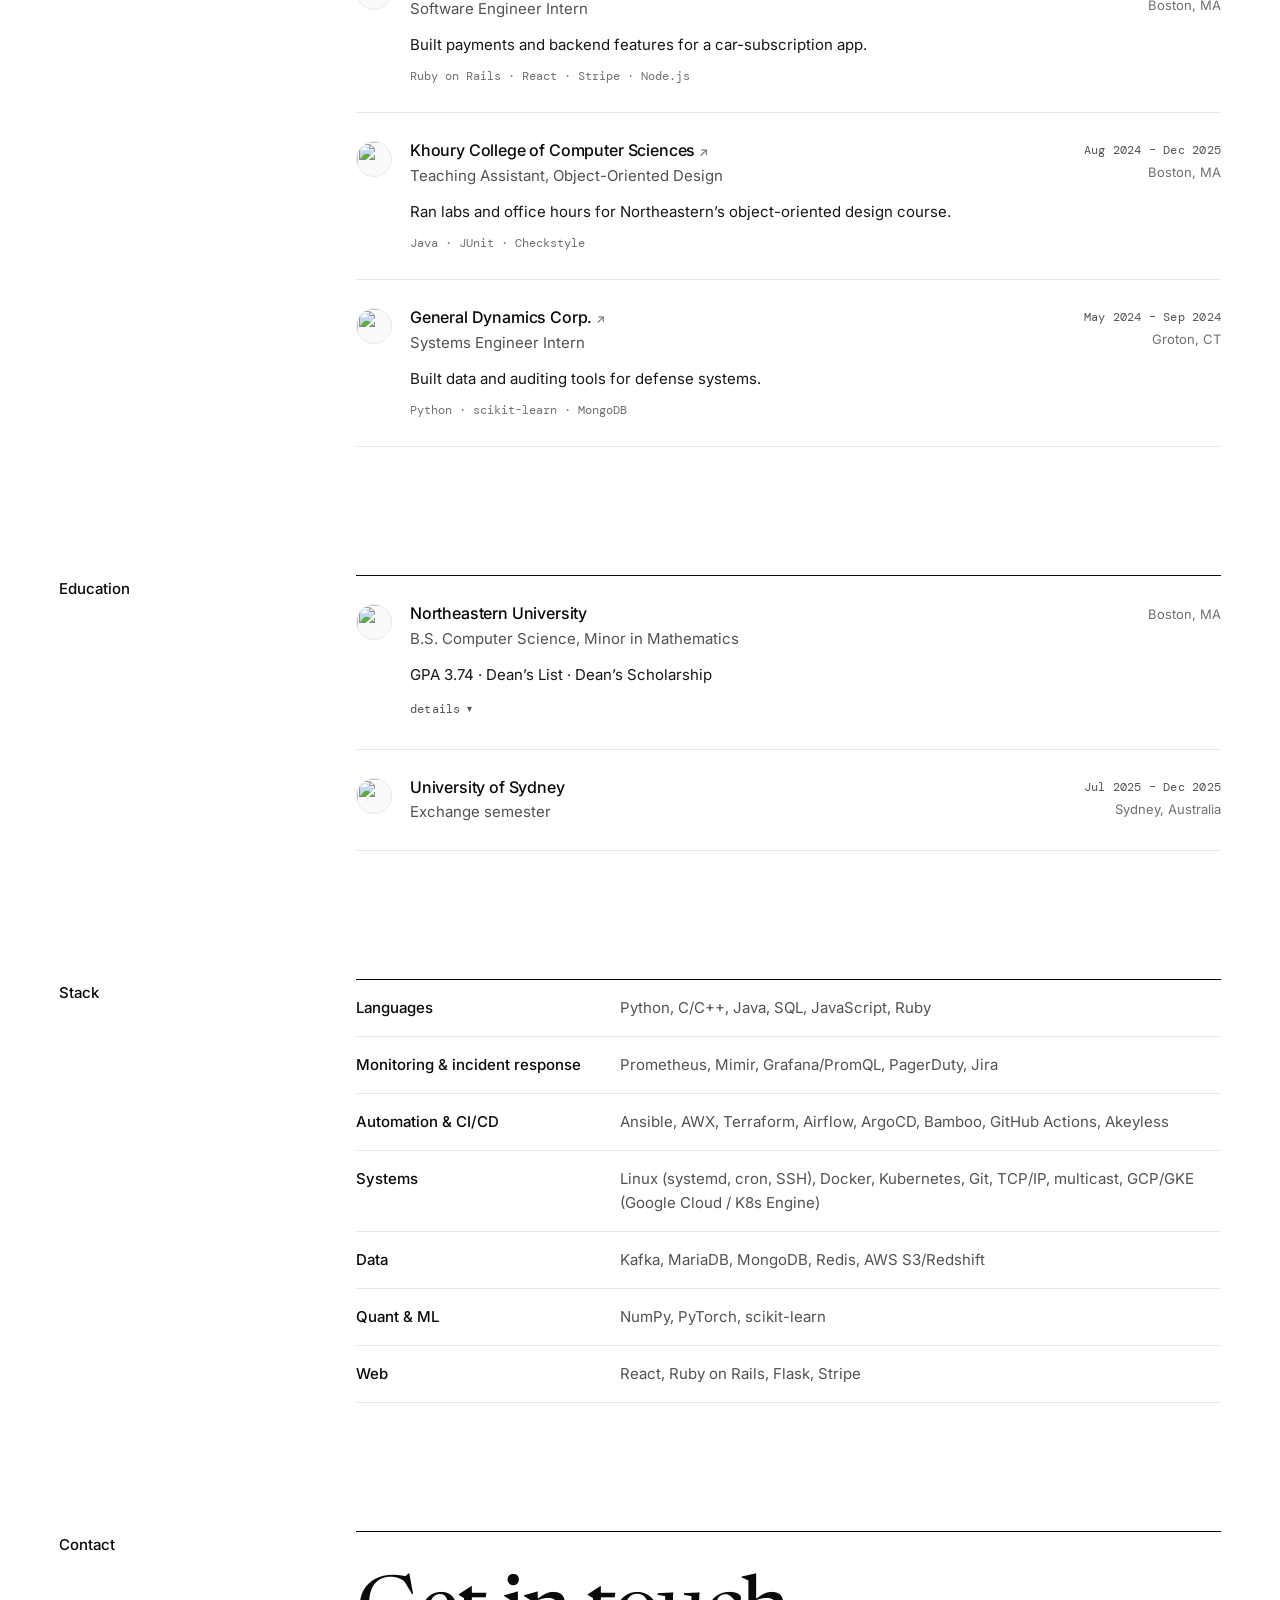
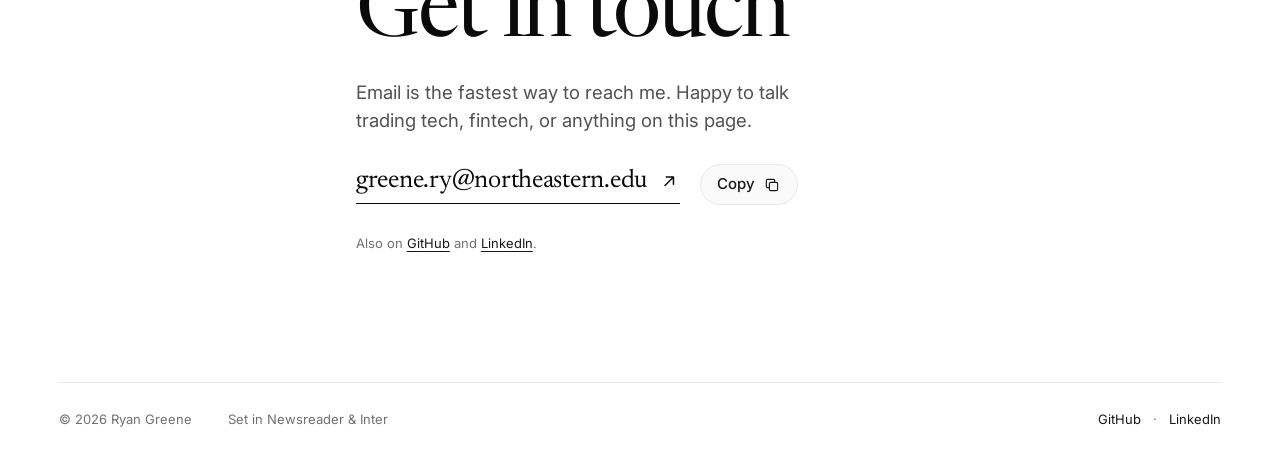
==== commit a5bf13ab: "Declutter: plain hero images, unboxed demos and figures, no numbering, sentence-case labels, site-co" ====
--- a/index.html
+++ b/index.html
@@ -24,7 +24,7 @@
   <link rel="preconnect" href="https://fonts.googleapis.com">
   <link rel="preconnect" href="https://fonts.gstatic.com" crossorigin>
   <link rel="stylesheet" href="https://fonts.googleapis.com/css2?family=DM+Mono:wght@400;500&family=Inter:ital,wght@0,400;0,500;1,400&family=Newsreader:ital,opsz,wght@0,6..72,400;0,6..72,500;1,6..72,400&display=swap">
-  <link rel="stylesheet" href="assets/site.css?v=045a70bc">
+  <link rel="stylesheet" href="assets/site.css?v=0f33dba8">
   <script>
     // Runs before first paint: mark JS as available and apply a saved dark theme without a flash of white
     document.documentElement.classList.add('js');
@@ -99,7 +99,6 @@
         <div class="ed-body">
           <ol class="works">
             <li><a class="work" href="work/matching-engine.html">
-              <span class="work-n">01</span>
               <span class="work-t">Matching Engine</span>
               <span class="work-d">A price-time priority limit order book in C++20, fuzzed against a reference model, with a NASDAQ ITCH 5.0 feed handler and a live demo that runs in your browser.</span>
               <span class="work-k">C++20</span>
@@ -107,7 +106,6 @@
               <svg class="work-go" aria-hidden="true"><use href="#i-arrow"/></svg>
             </a></li>
             <li><a class="work" href="work/marine-seismic.html">
-              <span class="work-n">02</span>
               <span class="work-t">Marine Seismic Deep Learning</span>
               <span class="work-d">Fault and horizon detection for marine seismic surveys, with a deep-learning fault detector trained on zero manual labels.</span>
               <span class="work-k">PyTorch</span>
@@ -115,7 +113,6 @@
               <svg class="work-go" aria-hidden="true"><use href="#i-arrow"/></svg>
             </a></li>
             <li><a class="work" href="work/dsa-cli.html">
-              <span class="work-n">03</span>
               <span class="work-t">dsa-cli</span>
               <span class="work-d">The NeetCode 150 in your terminal, with graded Big-O and spaced repetition for the problems you found hard.</span>
               <span class="work-k">Python</span>
@@ -123,7 +120,6 @@
               <svg class="work-go" aria-hidden="true"><use href="#i-arrow"/></svg>
             </a></li>
             <li><a class="work" href="work/options-pricing.html">
-              <span class="work-n">04</span>
               <span class="work-t">Options Pricing &amp; Greeks Workbench</span>
               <span class="work-d">Seven pricing engines side by side, with Greeks in trading units and implied vol from real option chains.</span>
               <span class="work-k">Python · JS</span>
@@ -131,7 +127,6 @@
               <svg class="work-go" aria-hidden="true"><use href="#i-arrow"/></svg>
             </a></li>
             <li><a class="work" href="work/portfolio-optimizer.html">
-              <span class="work-n">05</span>
               <span class="work-t">Portfolio Construction Workbench</span>
               <span class="work-d">Seven allocators and six covariance estimators on the same inputs, every answer checked by its KKT residual.</span>
               <span class="work-k">Python · JS</span>
@@ -139,7 +134,6 @@
               <svg class="work-go" aria-hidden="true"><use href="#i-arrow"/></svg>
             </a></li>
             <li><a class="work" href="work/surfpy-api.html">
-              <span class="work-n">06</span>
               <span class="work-t">SurfPy API</span>
               <span class="work-d">A Flask REST API for surf: wave-model forecasts, the nearest NOAA buoys and tide predictions for any coordinate.</span>
               <span class="work-k">Python · Flask</span>
@@ -147,7 +141,6 @@
               <svg class="work-go" aria-hidden="true"><use href="#i-arrow"/></svg>
             </a></li>
             <li><a class="work" href="work/papertrade-sim.html">
-              <span class="work-n">07</span>
               <span class="work-t">Java Paper-Trading Simulator</span>
               <span class="work-d">Build portfolios on real daily prices, then value, rebalance and plot them from a text menu or a Swing GUI.</span>
               <span class="work-k">Java</span>
@@ -186,7 +179,7 @@
                   <p class="dsa-keys" id="dsa-keys"></p>
                   <button type="button" class="dsa-reset">Reset</button>
                 </div>
-                <div class="cli-term"><div class="dots" aria-hidden="true"><i></i><i></i><i></i></div><div class="cli-screen cli-live" tabindex="0" role="region" aria-label="Terminal output"></div></div>
+                <div class="cli-term"><div class="cli-screen cli-live" tabindex="0" role="region" aria-label="Terminal output"></div></div>
                 <p class="sr-only dsa-status" role="status"></p>
               </div>
             </section>
@@ -372,7 +365,7 @@
       <section class="ed-section ed-contact" id="contact" aria-labelledby="l-contact-label">
         <header class="ed-head"><h2 id="l-contact-label">Contact</h2></header>
         <div class="ed-body">
-          <p class="ed-big" id="l-contact">Get in <em>touch</em></p>
+          <p class="ed-big" id="l-contact">Get in touch</p>
           <p class="ed-contact-text">Email is the fastest way to reach me. Happy to talk trading tech, fintech, or anything on this page.</p>
           <div class="ed-email">
             <a href="mailto:greene.ry@northeastern.edu">greene.ry@northeastern.edu <svg aria-hidden="true"><use href="#i-arrow"/></svg></a>
@@ -394,7 +387,7 @@
     </footer>
   </div>
 
-  <script src="assets/site.js?v=045a70bc"></script>
+  <script src="assets/site.js?v=0f33dba8"></script>
   <script src="assets/dsa/dsa-live.js?v=464f8df3" defer></script>
 </body>
 </html>
--- a/assets/site.css
+++ b/assets/site.css
@@ -347,7 +347,7 @@
 @container (min-width: 36rem) { .skill-row { grid-template-columns: 14rem minmax(0, 1fr); } }   /* room for the longest label on one line */
 
 .site-foot { display: grid; justify-items: center; gap: 12px; padding: 16px 0 32px; color: var(--muted); text-align: center; }
-.site-foot nav { display: flex; gap: 16px; }
+.site-foot nav { display: flex; align-items: baseline; gap: 16px; }
 .site-foot a { display: inline-block; padding-block: 4px; color: var(--text); text-decoration: none; transition: color 0.3s var(--ease); }
 .site-foot a:hover { color: var(--text-2); }
 
@@ -389,7 +389,7 @@
 .prose figure img { display: block; width: 100%; height: auto; border: 1px solid var(--line); border-radius: 10px; }
 .prose figcaption { margin-top: 8px; font-size: var(--fs-sm); color: var(--muted); }
 /* Charts drawn for both themes: show the one that matches the site's */
-.prose .chart img { padding: 14px 16px; background: var(--card); }
+.prose .chart img { border: 0; border-radius: 0; }
 .chart .only-dark { display: none; }
 :root[data-theme="dark"] .chart .only-light { display: none; }
 :root[data-theme="dark"] .chart .only-dark { display: block; }
@@ -551,7 +551,7 @@
   display: grid; grid-template-columns: repeat(3, minmax(0, 1fr)); gap: 18px var(--gap); margin: clamp(56px, 7vw, 104px) 0 0;
   padding-top: 22px; border-top: 1px solid var(--strong);
 }
-.ed-facts dt { font: 400 var(--fs-xs)/1.4 var(--mono); letter-spacing: 0.04em; text-transform: uppercase; color: var(--muted); }
+.ed-facts dt { font: 400 var(--fs-sm)/1.4 var(--font); color: var(--muted); }
 .ed-facts dd { margin-top: 4px; font-size: var(--fs-sm); color: var(--text); }
 .ny-time { margin-left: 6px; color: var(--muted); font-variant-numeric: tabular-nums; }
 @media (max-width: 40rem) {
@@ -580,18 +580,17 @@
 /* Selected work */
 .works { margin: 0; padding: 0; list-style: none; }
 .work {
-  display: grid; grid-template-columns: 3rem minmax(0, 1fr) auto 3.5rem 20px; grid-template-rows: auto auto; column-gap: 20px; row-gap: 6px; align-items: baseline;
+  display: grid; grid-template-columns: minmax(0, 1fr) auto 3.5rem 20px; grid-template-rows: auto auto; column-gap: 20px; row-gap: 6px; align-items: baseline;
   padding: 26px 0 24px; border-bottom: 1px solid var(--line); color: var(--text); text-decoration: none;
   transition: opacity 0.6s var(--ease), border-color 0.6s var(--ease);
 }
-.work-n { grid-column: 1; grid-row: 1 / 3; font: 400 var(--fs-xs) var(--mono); color: var(--muted); font-variant-numeric: tabular-nums; }
-.work-t { grid-column: 2; grid-row: 1; font: 400 var(--t-title)/1.08 var(--display); font-optical-sizing: auto; letter-spacing: -0.02em; color: var(--strong); transition: translate 0.9s var(--appear-ease); }
-.work-d { grid-column: 2; grid-row: 2; font-size: var(--fs-sm); color: var(--text-2); }
-.work-k { grid-column: 3; }
-.work-y { grid-column: 4; }
+.work-t { grid-column: 1; grid-row: 1; font: 400 var(--t-title)/1.08 var(--display); font-optical-sizing: auto; letter-spacing: -0.02em; color: var(--strong); transition: translate 0.9s var(--appear-ease); }
+.work-d { grid-column: 1; grid-row: 2; font-size: var(--fs-sm); color: var(--text-2); }
+.work-k { grid-column: 2; }
+.work-y { grid-column: 3; }
 .work-k, .work-y { grid-row: 1; font: 400 var(--fs-xs) var(--mono); color: var(--muted); white-space: nowrap; }
 .work-y { text-align: right; font-variant-numeric: tabular-nums; }
-.work-go { grid-column: 5; grid-row: 1; width: 16px; height: 16px; color: var(--strong); rotate: -45deg; opacity: 0; translate: -6px 6px; transition: opacity 0.3s var(--ease), translate 0.4s var(--appear-ease); }
+.work-go { grid-column: 4; grid-row: 1; width: 16px; height: 16px; color: var(--strong); rotate: -45deg; opacity: 0; translate: -6px 6px; transition: opacity 0.3s var(--ease), translate 0.4s var(--appear-ease); }
 @media (hover: hover) {
   .works:has(.work:hover) .work:not(:hover) { opacity: 0.42; }
   .work:hover { border-bottom-color: var(--strong); }
@@ -600,8 +599,8 @@
 }
 .work:focus-visible { outline-offset: 4px; }
 @media (max-width: 40rem) {
-  .work { grid-template-columns: 2rem minmax(0, 1fr); padding: 20px 0 18px; }
-  .work-k { grid-column: 2; grid-row: 3; }
+  .work { grid-template-columns: minmax(0, 1fr); padding: 20px 0 18px; }
+  .work-k { grid-column: 1; grid-row: 3; }
   .work-y, .work-go { display: none; }
 }
 .ed-more { display: inline-flex; align-items: center; gap: 8px; margin-top: 20px; padding-block: 4px; font-size: var(--fs-sm); color: var(--text-2); text-decoration: none; }
@@ -609,22 +608,22 @@
 .ed-more:hover { color: var(--strong); }
 .ed-more:hover svg { translate: 2px -2px; }
 
-/* Demos: one framed panel; the picker on the left, one live demo at a time on the right */
-.demo-box { display: grid; grid-template-columns: minmax(0, 4fr) minmax(0, 7fr); margin-top: 28px; border: 1px solid var(--line); border-radius: 20px; overflow: hidden; }
-.demo-picker { display: flex; flex-direction: column; border-right: 1px solid var(--line); }
+/* Demos: the picker on the left, one live demo at a time on the right, under the section's rule */
+.demo-box { display: grid; grid-template-columns: minmax(0, 4fr) minmax(0, 7fr); }
+.demo-picker { display: flex; flex-direction: column; }
 .demo-picker > * {
-  display: grid; gap: 6px; padding: 22px 24px; border: 0; border-bottom: 1px solid var(--line); background: none;
-  font: inherit; color: var(--text); text-align: left; text-decoration: none; cursor: pointer; transition: background-color 0.25s var(--ease);
-}
-.demo-picker > :hover { background: rgb(128 128 128 / 0.05); }
-.demo-picker [aria-selected="true"] { background: rgb(128 128 128 / 0.07); box-shadow: inset 2px 0 0 var(--strong); }
+  display: grid; gap: 6px; padding: 22px 28px 22px 0; border: 0; border-bottom: 1px solid var(--line); background: none;
+  font: inherit; color: var(--text); text-align: left; text-decoration: none; cursor: pointer;
+}
+.demo-picker [aria-selected="false"] .pick-t { color: var(--muted); transition: color 0.25s var(--ease); }
+.demo-picker [aria-selected="false"]:hover .pick-t { color: var(--strong); }
 .demo-picker [role="tab"]:focus-visible { outline-offset: -3px; }
 .pick-t { display: flex; align-items: center; gap: 8px; font: 400 var(--t-sub)/1.2 var(--display); letter-spacing: -0.015em; color: var(--strong); }
 .pick-t svg { width: 14px; height: 14px; rotate: -45deg; color: var(--muted); }
 .pick-d { font-size: var(--fs-sm); line-height: 1.5; color: var(--text-2); }
 .demo-picker > :last-child { border-bottom: 0; }
 @media (min-width: 56.01rem) { .demo-picker > :last-child { border-bottom: 1px solid var(--line); } }   /* the list ends on a rule; any spare height sits below it */
-.demo-stage { min-width: 0; padding: 24px; }
+.demo-stage { min-width: 0; padding: 22px 0 0 28px; }
 .demo-stage .demo[hidden] { display: none; }
 .demo-stage .panel { padding: 0; border: 0; background: none; }
 .demo-share { display: block; min-height: 32px; margin: 20px 0 0 auto; padding: 0 12px; border: 1px solid var(--line); border-radius: 999px; background: var(--bg); font: 500 var(--fs-xs) var(--font); color: var(--text); cursor: pointer; }
@@ -639,11 +638,10 @@
   .demo-picker [role="tab"] .pick-t { font-size: 1.25rem; }
   .demo-picker [role="tab"] .pick-d { display: none; }
   .demo-picker [role="tab"] + [role="tab"] { border-left: 1px solid var(--line); }
-  .demo-picker [aria-selected="true"] { background: none; box-shadow: inset 0 -2px 0 var(--strong); }
-  .demo-picker [aria-selected="false"] .pick-t { color: var(--muted); }
-  .pick-now { display: block; grid-column: 1 / -1; grid-row: 2; margin: 0; padding: 16px 18px 0; font-size: var(--fs-sm); line-height: 1.5; color: var(--text-2); }
-  .demo-stage { grid-column: 1 / -1; grid-row: 3; padding: 16px 18px 18px; }
-  .demo-picker .pick-ext { grid-column: 1 / -1; grid-row: 4; padding: 16px 18px; border-top: 1px solid var(--line); border-bottom: 0; }
+  .demo-picker [aria-selected="true"] { box-shadow: inset 0 -2px 0 var(--strong); }
+  .pick-now { display: block; grid-column: 1 / -1; grid-row: 2; margin: 0; padding: 16px 0 0; font-size: var(--fs-sm); line-height: 1.5; color: var(--text-2); }
+  .demo-stage { grid-column: 1 / -1; grid-row: 3; padding: 16px 0 18px; }
+  .demo-picker .pick-ext { grid-column: 1 / -1; grid-row: 4; padding: 16px 0; border-top: 1px solid var(--line); border-bottom: 0; }
   .demo-picker .pick-ext .pick-t { font-size: 1.125rem; }
 }
 /* dsa-cli demo: the pricer's layout, with a terminal where the chart would be */
@@ -652,11 +650,9 @@
 .seg button:focus-visible { outline: 2px solid var(--text); outline-offset: -2px; }
 .cli-term {
   container-type: inline-size; margin-top: 14px; padding: 12px 14px 14px; border: 1px solid #2a2a2e; border-radius: 12px;
-  background: #111113; box-shadow: 0 16px 32px -20px rgb(0 0 0 / 0.5);
+  background: #111113;
   --green: #34d399; --red: #f87171; --amber: #f3cf6b;   /* a terminal stays dark in both themes */
 }
-.cli-term .dots { display: flex; gap: 6px; margin-bottom: 10px; }
-.cli-term .dots i { width: 8px; height: 8px; border-radius: 50%; background: #3a3a3e; }
 .cli-screen { height: calc(13 * 1.6em); overflow: hidden; overflow-x: auto; scrollbar-width: none; font: 400 clamp(11px, 2.75cqi, 11.5px)/1.6 var(--mono); color: #d6d6d8; }   /* long lines scroll sideways rather than shrink */
 .cli-screen::-webkit-scrollbar { display: none; }
 @media (max-width: 40rem) {
@@ -764,7 +760,6 @@
 /* Contact */
 .ed-contact .ed-body { padding-top: 44px; }
 .ed-big { font: 400 calc(var(--t-display) * 1.5)/0.95 var(--display); font-optical-sizing: auto; letter-spacing: -0.035em; color: var(--strong); }
-.ed-big em { font-style: italic; }
 .ed-contact-text { max-width: 30rem; margin-top: 22px; font-size: var(--t-lead); line-height: 1.5; color: var(--text-2); }
 .ed-elsewhere { margin-top: 28px; font-size: var(--fs-sm); color: var(--muted); }
 .ed-elsewhere a { color: var(--text); text-underline-offset: 3px; }
@@ -850,13 +845,13 @@
 .cs-head h1 { margin-top: 18px; max-width: 16em; font: 400 calc(var(--t-display) * 1.2)/1.02 var(--display); font-optical-sizing: auto; letter-spacing: -0.032em; color: var(--strong); text-wrap: balance; }
 .cs-lede { max-width: 36rem; margin-top: 24px; font-size: var(--t-lead); line-height: 1.5; color: var(--text-2); text-wrap: pretty; }
 .cs-cover { margin: clamp(40px, 5vw, 72px) 0 0; }
-.cs-cover .visual { display: block; width: 100%; height: auto; aspect-ratio: 2000 / 1045; border-radius: 16px; box-shadow: 0 0 0 1px var(--line); }
+.cs-cover .visual { display: block; width: 100%; height: auto; aspect-ratio: 1730 / 900; border-radius: 16px; box-shadow: 0 0 0 1px var(--line); }
 .cs-facts, .cs-metrics { display: grid; grid-template-columns: repeat(4, minmax(0, 1fr)); gap: 22px var(--gap); margin: 0; padding: 22px 0 0; list-style: none; }
 .cs-facts { margin-top: clamp(40px, 5vw, 64px); border-top: 1px solid var(--strong); }
 .cs-facts .wide { grid-column: span 2; }
 .cs-facts .full { grid-column: 1 / -1; }
 .cs-facts .full dd { max-width: 48rem; }
-.cs-facts dt { font: 400 var(--fs-xs)/1.4 var(--mono); letter-spacing: 0.04em; text-transform: uppercase; color: var(--muted); }
+.cs-facts dt { font: 400 var(--fs-sm)/1.4 var(--font); color: var(--muted); }
 .cs-facts dd { margin-top: 5px; font-size: var(--fs-sm); line-height: 1.5; color: var(--text); }
 .cs-metrics { margin-top: 32px; padding-top: 26px; border-top: 1px solid var(--line); }
 .cs-metrics b { display: block; font: 400 var(--t-title)/1 var(--display); letter-spacing: -0.02em; color: var(--strong); font-variant-numeric: lining-nums; }
@@ -885,10 +880,9 @@
   margin-top: var(--s-section); padding-top: 28px; border-top: 1px solid var(--strong);
 }
 .cs-toc { grid-column: 1 / 4; align-self: start; position: sticky; top: 96px; }
-.cs-toc p { font: 400 var(--fs-xs)/1.4 var(--mono); letter-spacing: 0.04em; text-transform: uppercase; color: var(--muted); }
-.cs-toc ol { display: grid; margin: 12px 0 0; padding: 0; list-style: none; counter-reset: toc; }
-.cs-toc a { display: flex; gap: 12px; padding: 7px 0; font-size: var(--fs-sm); line-height: 1.4; color: var(--muted); text-decoration: none; transition: color 0.25s var(--ease); }
-.cs-toc a::before { counter-increment: toc; content: counter(toc, decimal-leading-zero); padding-top: 1px; font: 400 var(--fs-xs)/1.4 var(--mono); }
+.cs-toc p { font: 400 var(--fs-sm)/1.4 var(--font); color: var(--muted); }
+.cs-toc ol { display: grid; margin: 12px 0 0; padding: 0; list-style: none; }
+.cs-toc a { display: block; padding: 7px 0; font-size: var(--fs-sm); line-height: 1.4; color: var(--muted); text-decoration: none; transition: color 0.25s var(--ease); }
 .cs-toc a:hover, .cs-toc a[aria-current] { color: var(--strong); }
 .cs-article { grid-column: 4 / 11; min-width: 0; }
 .cs .prose { font-size: 1rem; line-height: 1.7; color: var(--text); }
@@ -904,7 +898,7 @@
   display: grid; grid-template-columns: minmax(0, 1fr) auto; align-items: end; gap: 14px 24px;
   margin-top: var(--s-section); padding-top: 26px; border-top: 1px solid var(--strong); color: var(--strong); text-decoration: none;
 }
-.cs-next-label { grid-column: 1 / -1; font: 400 var(--fs-xs)/1.4 var(--mono); letter-spacing: 0.04em; text-transform: uppercase; color: var(--muted); }
+.cs-next-label { grid-column: 1 / -1; font: 400 var(--fs-sm)/1.4 var(--font); color: var(--muted); }
 .cs-next-t { font: 400 var(--t-display)/1.04 var(--display); letter-spacing: -0.03em; transition: translate 0.7s var(--appear-ease); }
 .cs-next svg { width: clamp(28px, 3vw, 44px); height: clamp(28px, 3vw, 44px); margin-bottom: 0.3em; rotate: -45deg; transition: translate 0.5s var(--appear-ease); }
 @media (hover: hover) {
@@ -961,6 +955,15 @@
 .lb button svg { width: 18px; height: 18px; }
 .lb-nav { display: flex; gap: 8px; }
 .lb-prev svg { rotate: 180deg; }
+.lb-foot { justify-content: space-between; }
+.lb-strip { display: flex; gap: 6px; min-width: 0; padding: 4px; margin: -4px; overflow-x: auto; scrollbar-width: none; }
+.lb-strip::-webkit-scrollbar { display: none; }
+.lb .lb-strip button { flex: none; width: 52px; height: 36px; border: 0; border-radius: 4px; overflow: hidden; opacity: 0.4; transition: opacity 0.3s var(--ease), translate 0.4s var(--appear-ease); }
+.lb .lb-strip button:hover { opacity: 0.8; }
+.lb .lb-strip button[aria-current="true"] { opacity: 1; translate: 0 -3px; box-shadow: 0 0 0 1px var(--bg), 0 0 0 2px var(--strong); }
+.lb .lb-strip button:focus-visible { outline: 2px solid var(--text); outline-offset: 2px; opacity: 1; }
+.lb-strip img { display: block; width: 100%; height: 100%; object-fit: cover; }
+@media (max-width: 40rem) { .lb .lb-strip button { width: 40px; height: 30px; } }
 @media (max-width: 40rem) { .lb-stage { padding: 0; } }   /* edge to edge on phones */
 
 /* Command menu (⌘K): a small sheet near the top of the screen */
@@ -990,7 +993,7 @@
 .run-it .btn-copy:hover { border-color: var(--line-2); }
 
 /* Matching engine: the benchmark raced in this browser, on one scale with the native runs */
-.race { margin: 1.6em 0 1.1em; padding: 20px 20px 16px; border: 1px solid var(--line); border-radius: 14px; }
+.race { margin: 1.6em 0 1.1em; padding: 18px 0 16px; border-block: 1px solid var(--line); }
 .race-top { display: flex; align-items: center; justify-content: space-between; gap: 12px 16px; flex-wrap: wrap; }
 .race-h { margin: 0; font-weight: 500; color: var(--strong); }
 .btn-race {
@@ -1081,7 +1084,7 @@
 
 /* ---------- Options pricing: rotatable 3-D surfaces (site.js draws them) ---------- */
 html:not(.js) .vsurf { display: none; }   /* without JS the screenshot below still tells the story */
-.vsurf { margin: 1.6em 0 1.1em; padding: 20px 20px 16px; border: 1px solid var(--line); border-radius: 14px; }
+.vsurf { margin: 1.6em 0 1.1em; padding: 18px 0 16px; border-block: 1px solid var(--line); }
 .vsurf-top { display: flex; align-items: center; justify-content: space-between; gap: 12px 16px; flex-wrap: wrap; }
 .prose .vsurf-h { margin: 0; font-weight: 500; color: var(--strong); }
 .vsurf .seg { flex-wrap: wrap; }
@@ -1093,14 +1096,14 @@
 .prose .vsurf-note { margin: 6px 0 0; }
 .prose .vsurf + p { margin-top: 1.1em; }
 @media (max-width: 40rem) {
-  .vsurf { padding: 16px 14px 14px; }
+  .vsurf { padding: 16px 0 14px; }
   .vsurf-stage { margin-inline: -4px; }
   .prose .vsurf-read { min-height: 3em; }   /* a reading can take two lines here; keep the note from jumping */
 }
 @media print { .vsurf { display: none !important; } }
 
 /* Matching engine: the real NASDAQ day, scrubbed second by second (site.js builds the inside) */
-.tape { margin: 1.6em 0 1.1em; padding: 20px 20px 16px; border: 1px solid var(--line); border-radius: 14px; }
+.tape { margin: 1.6em 0 1.1em; padding: 18px 0 16px; border-block: 1px solid var(--line); }
 .tape-top { display: flex; align-items: center; justify-content: space-between; gap: 12px 16px; flex-wrap: wrap; }
 .tape-h { margin: 0; font-weight: 500; color: var(--strong); }
 .tape-strip { margin-top: 18px; }
@@ -1146,10 +1149,63 @@
 .tape[aria-busy="true"] .tape-book-wrap, .tape[aria-busy="true"] .tape-strip { opacity: 0.45; }
 .tape.is-error .tape-book-wrap, .tape.is-error .tape-strip { visibility: hidden; }
 @media (max-width: 40rem) {
-  .tape { padding: 16px 14px 14px; }
+  .tape { padding: 16px 0 14px; }
   .tape-strip canvas { height: 72px; }
 }
 @media print { .tape { display: none !important; } }
+
+/* Before/after comparison (.compare): two pixel-aligned images, the top one clipped at --pos.
+   A native range input is the control (keyboard, screen readers); site.js also lets a pointer drag
+   anywhere on the image. Without JS it rests at the 50/50 split, with no handle. The images are dark
+   in both themes, so the divider, handle and labels keep fixed light-on-dark colours. */
+.compare {
+  --pos: 50%;
+  position: relative; overflow: hidden; isolation: isolate;
+  border: 1px solid var(--line); border-radius: 12px; background: #000;
+  touch-action: pan-y;                      /* vertical swipes still scroll the page */
+  cursor: ew-resize; user-select: none; -webkit-user-select: none; -webkit-tap-highlight-color: transparent;
+}
+.compare img, .prose .compare img.compare-img {
+  display: block; width: 100%; height: auto; border: 0; border-radius: 0;
+  pointer-events: none; -webkit-user-drag: none;
+}
+.compare-layer { position: relative; }
+.compare-layer--before { position: absolute; inset: 0; clip-path: inset(0 calc(100% - var(--pos)) 0 0); }
+.compare-label {
+  position: absolute; top: 10px; padding: 3px 8px; border-radius: 999px;
+  font: 500 var(--fs-xs)/1.4 var(--font); color: #fff; background: rgb(0 0 0 / 0.6);
+  white-space: nowrap; pointer-events: none;
+}
+.compare-layer--before .compare-label { left: 10px; }
+.compare-layer--after .compare-label { right: 10px; }
+.compare-divider {
+  position: absolute; top: 0; bottom: 0; left: var(--pos); z-index: 1; width: 2px; margin-left: -1px;
+  background: #fff; box-shadow: 0 0 0 1px rgb(0 0 0 / 0.25); pointer-events: none;
+}
+.compare-range {                            /* invisible, but focusable and sized for screen-reader focus */
+  position: absolute; inset: 0; z-index: 2; width: 100%; height: 100%; margin: 0;
+  opacity: 0; pointer-events: none; -webkit-appearance: none; appearance: none;
+}
+.compare-handle {
+  position: absolute; top: 50%; left: var(--pos); z-index: 3; display: grid; place-items: center;
+  width: 36px; height: 36px; margin: -18px 0 0 -18px; border-radius: 50%;
+  color: #0a0a0a; background: #fff; box-shadow: 0 1px 4px rgb(0 0 0 / 0.4); pointer-events: none;
+}
+.compare-handle svg { width: 20px; height: 20px; }
+.compare-range:focus-visible ~ .compare-handle { outline: 2px solid #fff; outline-offset: 3px; }
+html:not(.js) .compare-range, html:not(.js) .compare-handle { display: none; }
+html:not(.js) .compare { cursor: default; }
+@media (max-width: 40rem) {
+  .compare-label { top: 8px; padding: 2px 7px; }
+  .compare-layer--before .compare-label { left: 8px; }
+  .compare-layer--after .compare-label { right: 8px; }
+  .compare-handle { width: 32px; height: 32px; margin: -16px 0 0 -16px; }
+}
+@media print {
+  .compare { max-width: calc(90mm * 1581 / 878); margin-inline: auto; border-color: #ccc; }
+  .compare img, .prose .compare img.compare-img { max-height: none; width: 100%; margin: 0; }
+  .compare-range, .compare-handle { display: none; }
+}
 
 /* Print (⌘P): the page as a clean document; no bars, demos or controls */
 @media print {
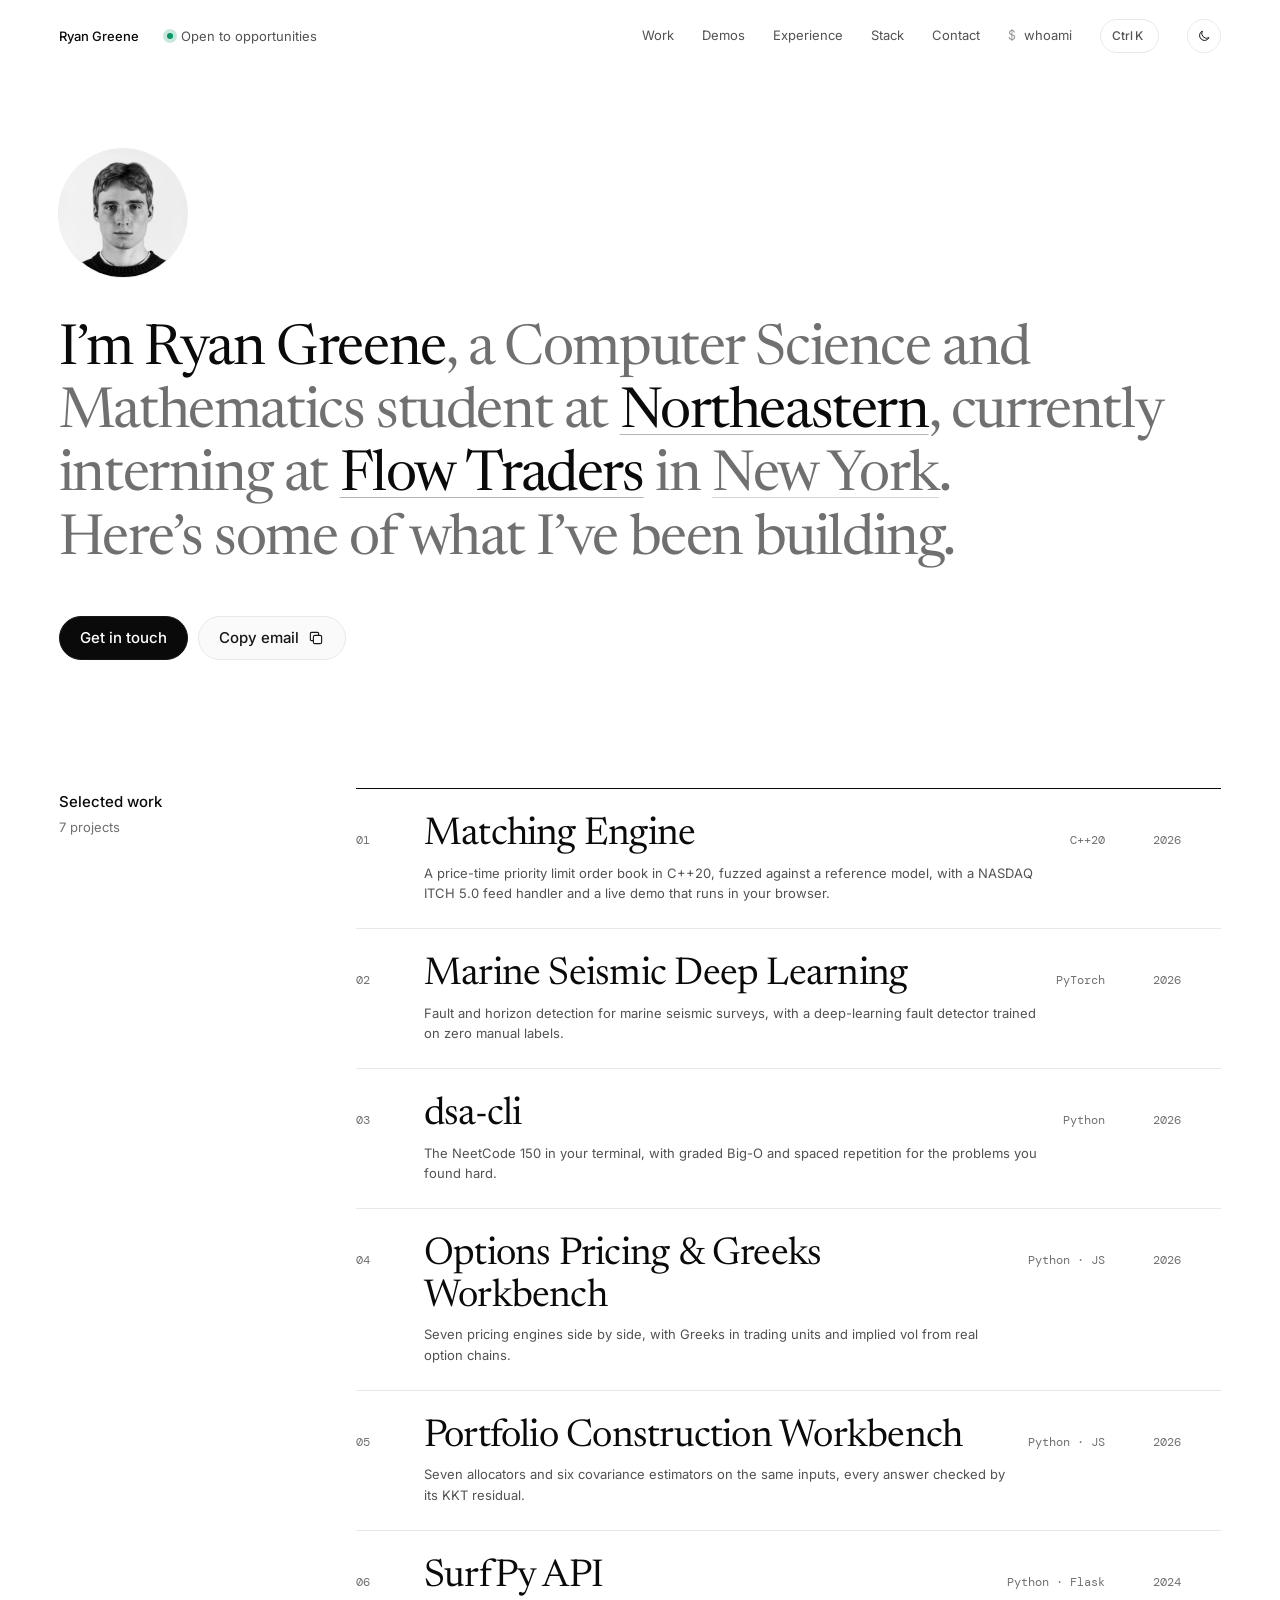
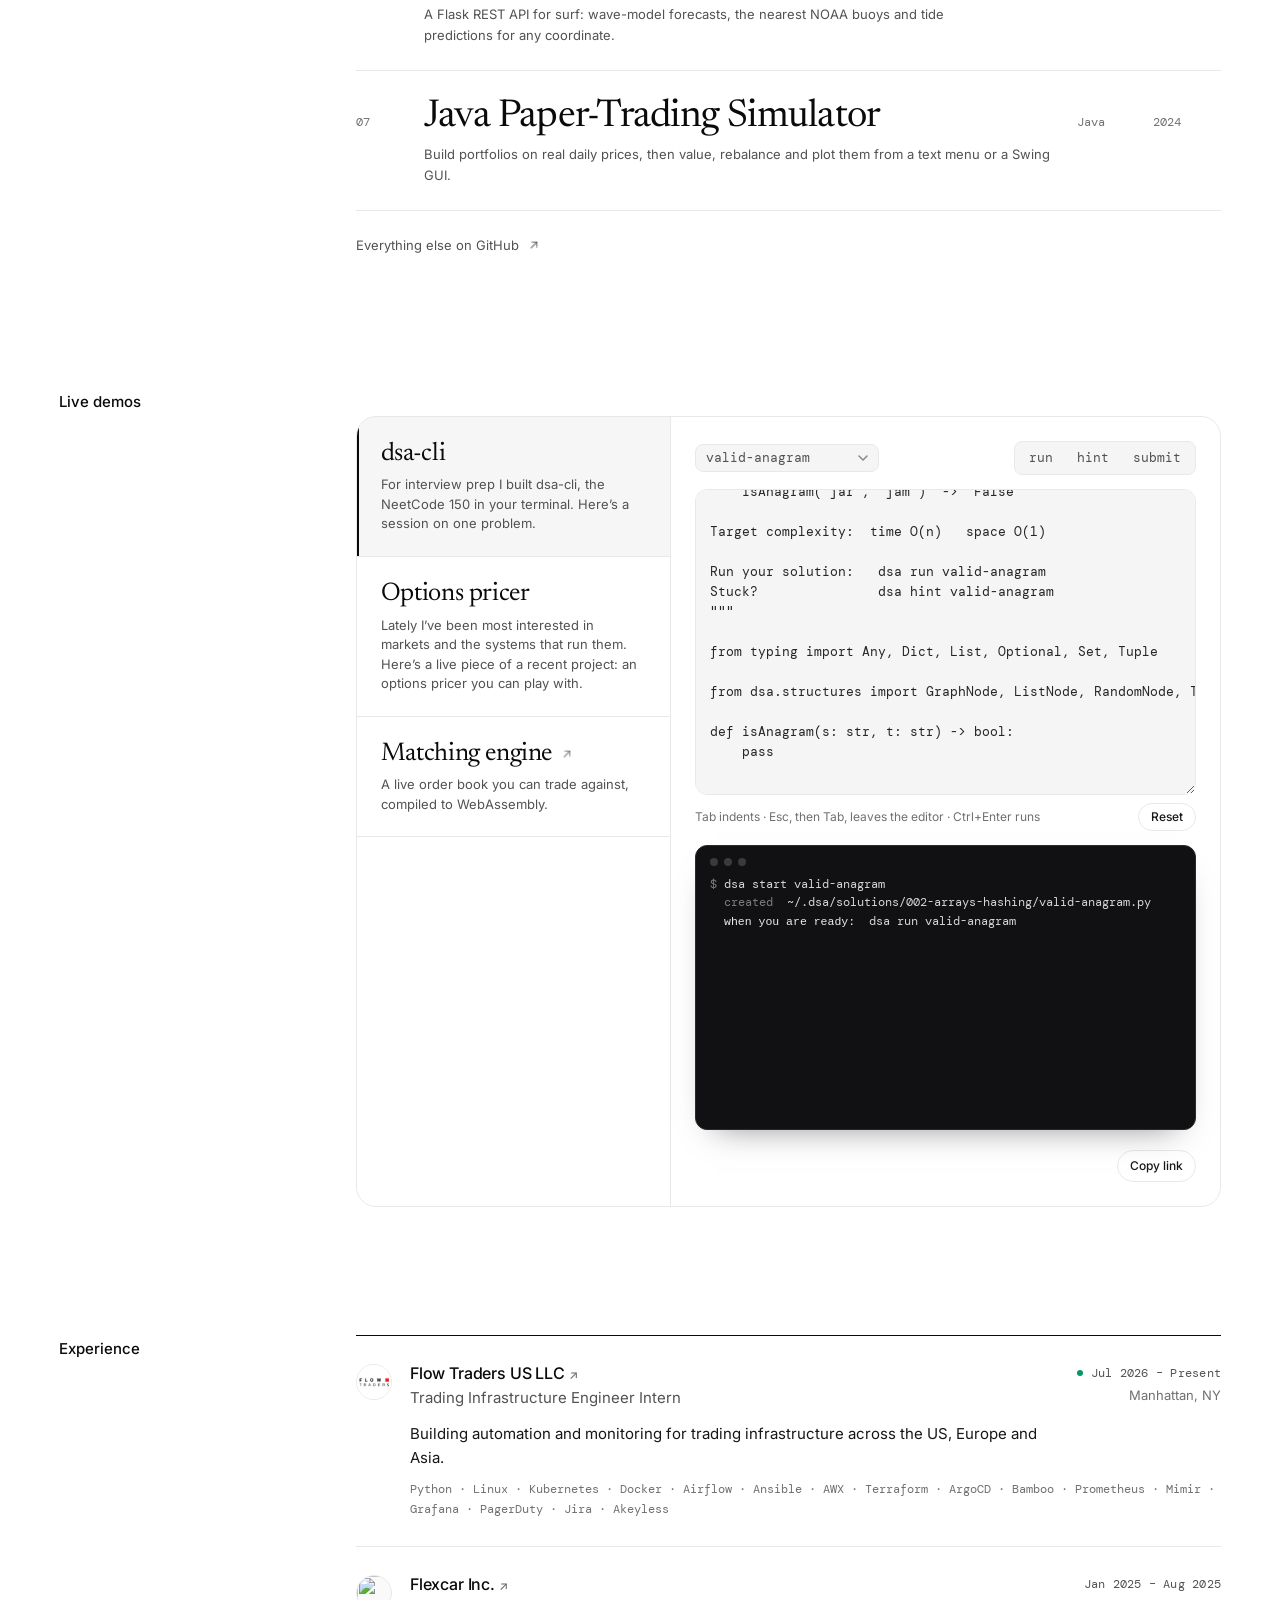
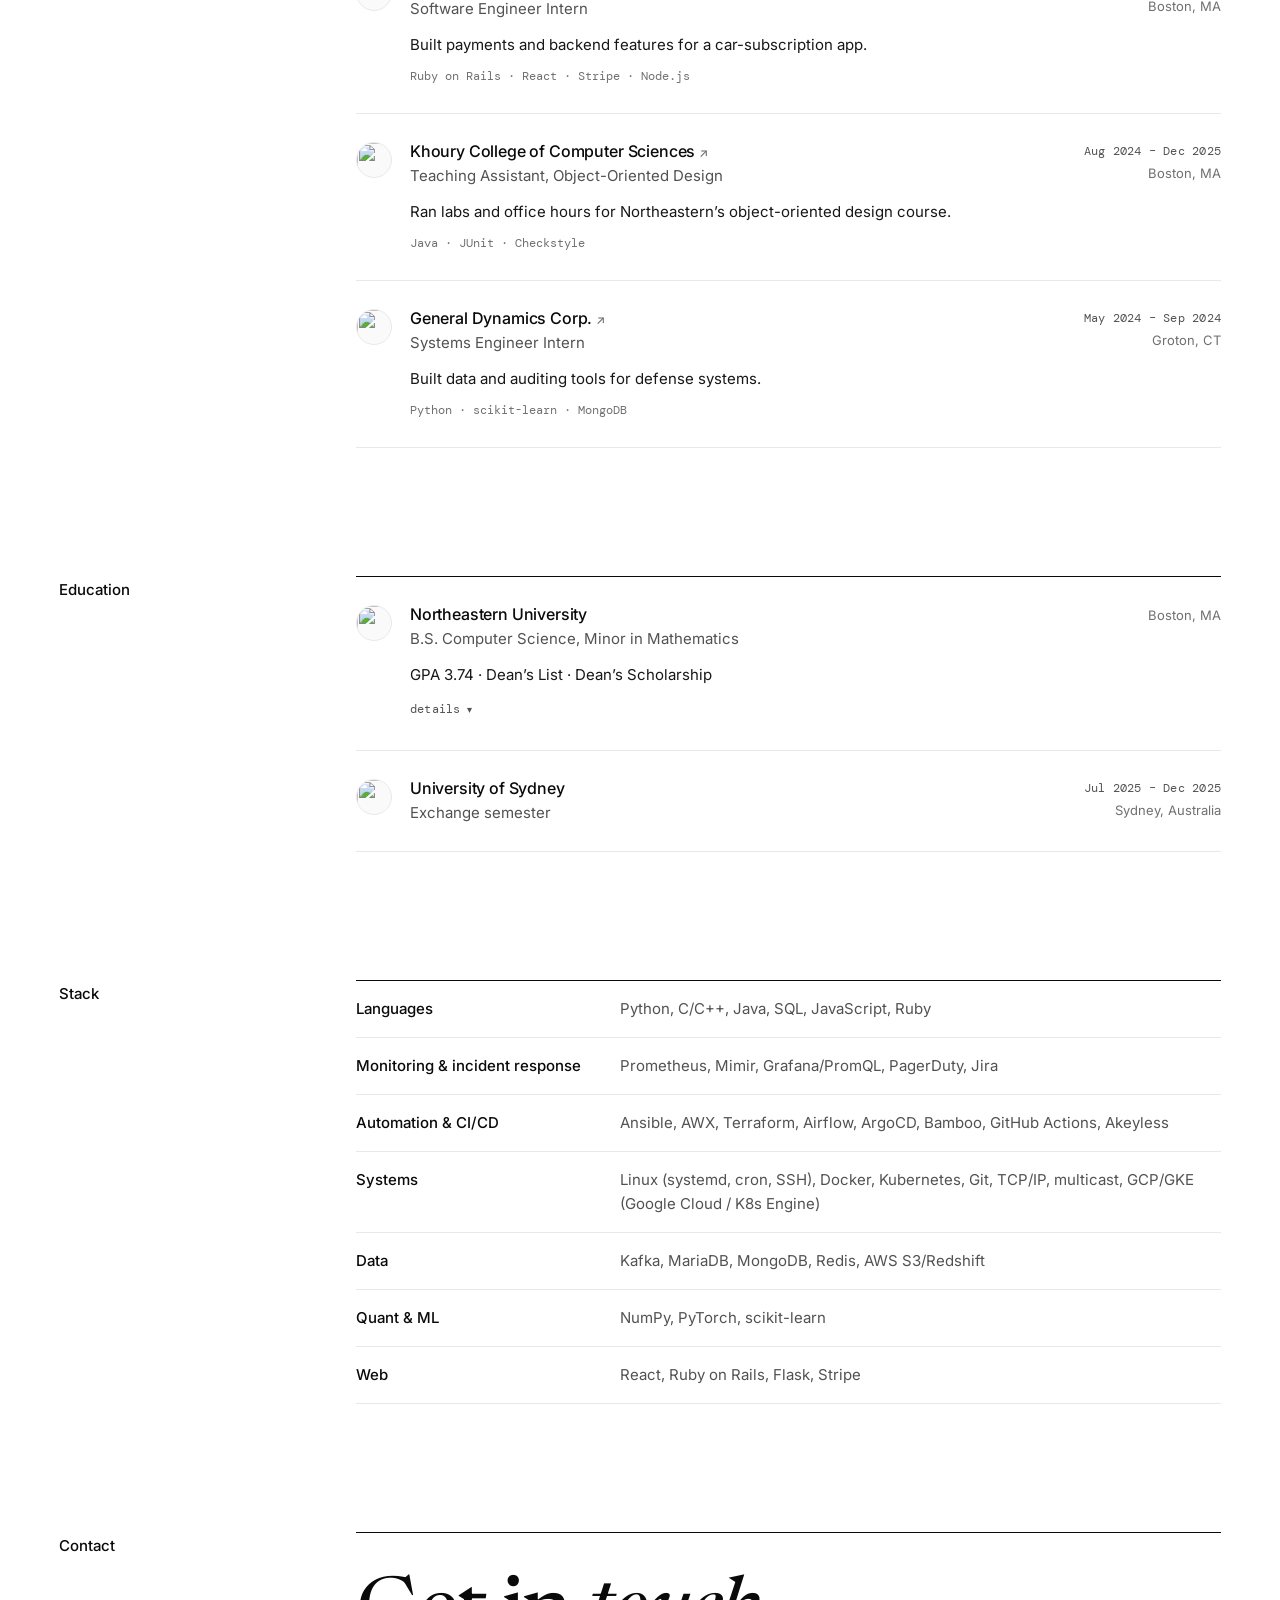
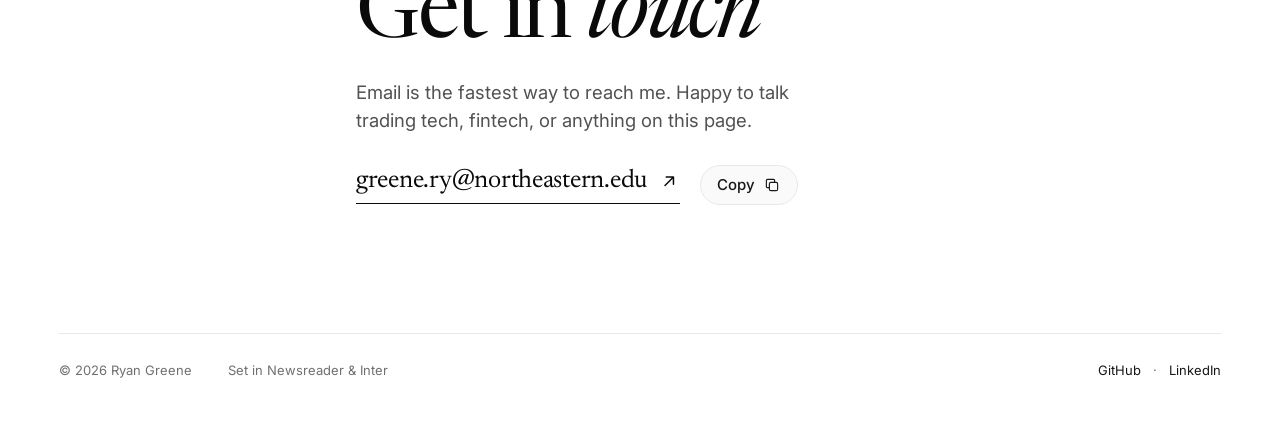
==== commit e5d5e65b: "Revert to 7d15dd3; footer fixes; whoami: photos only, one to a screen; $ prompt on the whoami link; " ====
--- a/index.html
+++ b/index.html
@@ -24,7 +24,7 @@
   <link rel="preconnect" href="https://fonts.googleapis.com">
   <link rel="preconnect" href="https://fonts.gstatic.com" crossorigin>
   <link rel="stylesheet" href="https://fonts.googleapis.com/css2?family=DM+Mono:wght@400;500&family=Inter:ital,wght@0,400;0,500;1,400&family=Newsreader:ital,opsz,wght@0,6..72,400;0,6..72,500;1,6..72,400&display=swap">
-  <link rel="stylesheet" href="assets/site.css?v=0f33dba8">
+  <link rel="stylesheet" href="assets/site.css?v=117d26cf">
   <script>
     // Runs before first paint: mark JS as available and apply a saved dark theme without a flash of white
     document.documentElement.classList.add('js');
@@ -67,7 +67,7 @@
           <li><a class="nav-link" href="#experience" data-key="3">Experience</a></li>
           <li><a class="nav-link" href="#stack" data-key="4">Stack</a></li>
           <li><a class="nav-link" href="#contact" data-key="5">Contact</a></li>
-          <li><a class="nav-link" href="whoami.html" data-key="6">whoami</a></li>
+          <li><a class="nav-link" href="whoami.html" data-key="6"><span class="nav-dollar" aria-hidden="true">$ </span>whoami</a></li>
         </ul>
       </nav>
       <button class="tb-btn theme-toggle" type="button" aria-label="Switch to dark theme"><svg class="i-moon" aria-hidden="true"><use href="#i-moon"/></svg><svg class="i-sun" aria-hidden="true"><use href="#i-sun"/></svg></button>
@@ -85,11 +85,6 @@
           <a class="btn btn-primary" href="mailto:greene.ry@northeastern.edu">Get in touch</a>
           <button class="btn btn-secondary" type="button" data-copy="greene.ry@northeastern.edu">Copy email <svg aria-hidden="true"><use href="#i-copy"/></svg></button>
         </div>
-        <dl class="ed-facts">
-          <div><dt>Based in</dt><dd>New York <time class="ny-time" id="ny-time"></time></dd></div>
-          <div><dt>Studying</dt><dd>CS &amp; Math at Northeastern</dd></div>
-          <div><dt>Currently</dt><dd>@ Flow Traders</dd></div>
-        </dl>
       </section>
 
       <!-- ===== Selected work ===== -->
@@ -99,6 +94,7 @@
         <div class="ed-body">
           <ol class="works">
             <li><a class="work" href="work/matching-engine.html">
+              <span class="work-n">01</span>
               <span class="work-t">Matching Engine</span>
               <span class="work-d">A price-time priority limit order book in C++20, fuzzed against a reference model, with a NASDAQ ITCH 5.0 feed handler and a live demo that runs in your browser.</span>
               <span class="work-k">C++20</span>
@@ -106,6 +102,7 @@
               <svg class="work-go" aria-hidden="true"><use href="#i-arrow"/></svg>
             </a></li>
             <li><a class="work" href="work/marine-seismic.html">
+              <span class="work-n">02</span>
               <span class="work-t">Marine Seismic Deep Learning</span>
               <span class="work-d">Fault and horizon detection for marine seismic surveys, with a deep-learning fault detector trained on zero manual labels.</span>
               <span class="work-k">PyTorch</span>
@@ -113,6 +110,7 @@
               <svg class="work-go" aria-hidden="true"><use href="#i-arrow"/></svg>
             </a></li>
             <li><a class="work" href="work/dsa-cli.html">
+              <span class="work-n">03</span>
               <span class="work-t">dsa-cli</span>
               <span class="work-d">The NeetCode 150 in your terminal, with graded Big-O and spaced repetition for the problems you found hard.</span>
               <span class="work-k">Python</span>
@@ -120,6 +118,7 @@
               <svg class="work-go" aria-hidden="true"><use href="#i-arrow"/></svg>
             </a></li>
             <li><a class="work" href="work/options-pricing.html">
+              <span class="work-n">04</span>
               <span class="work-t">Options Pricing &amp; Greeks Workbench</span>
               <span class="work-d">Seven pricing engines side by side, with Greeks in trading units and implied vol from real option chains.</span>
               <span class="work-k">Python · JS</span>
@@ -127,6 +126,7 @@
               <svg class="work-go" aria-hidden="true"><use href="#i-arrow"/></svg>
             </a></li>
             <li><a class="work" href="work/portfolio-optimizer.html">
+              <span class="work-n">05</span>
               <span class="work-t">Portfolio Construction Workbench</span>
               <span class="work-d">Seven allocators and six covariance estimators on the same inputs, every answer checked by its KKT residual.</span>
               <span class="work-k">Python · JS</span>
@@ -134,6 +134,7 @@
               <svg class="work-go" aria-hidden="true"><use href="#i-arrow"/></svg>
             </a></li>
             <li><a class="work" href="work/surfpy-api.html">
+              <span class="work-n">06</span>
               <span class="work-t">SurfPy API</span>
               <span class="work-d">A Flask REST API for surf: wave-model forecasts, the nearest NOAA buoys and tide predictions for any coordinate.</span>
               <span class="work-k">Python · Flask</span>
@@ -141,6 +142,7 @@
               <svg class="work-go" aria-hidden="true"><use href="#i-arrow"/></svg>
             </a></li>
             <li><a class="work" href="work/papertrade-sim.html">
+              <span class="work-n">07</span>
               <span class="work-t">Java Paper-Trading Simulator</span>
               <span class="work-d">Build portfolios on real daily prices, then value, rebalance and plot them from a text menu or a Swing GUI.</span>
               <span class="work-k">Java</span>
@@ -179,7 +181,7 @@
                   <p class="dsa-keys" id="dsa-keys"></p>
                   <button type="button" class="dsa-reset">Reset</button>
                 </div>
-                <div class="cli-term"><div class="cli-screen cli-live" tabindex="0" role="region" aria-label="Terminal output"></div></div>
+                <div class="cli-term"><div class="dots" aria-hidden="true"><i></i><i></i><i></i></div><div class="cli-screen cli-live" tabindex="0" role="region" aria-label="Terminal output"></div></div>
                 <p class="sr-only dsa-status" role="status"></p>
               </div>
             </section>
@@ -365,13 +367,12 @@
       <section class="ed-section ed-contact" id="contact" aria-labelledby="l-contact-label">
         <header class="ed-head"><h2 id="l-contact-label">Contact</h2></header>
         <div class="ed-body">
-          <p class="ed-big" id="l-contact">Get in touch</p>
+          <p class="ed-big" id="l-contact">Get in <em>touch</em></p>
           <p class="ed-contact-text">Email is the fastest way to reach me. Happy to talk trading tech, fintech, or anything on this page.</p>
           <div class="ed-email">
             <a href="mailto:greene.ry@northeastern.edu">greene.ry@northeastern.edu <svg aria-hidden="true"><use href="#i-arrow"/></svg></a>
             <button class="btn btn-secondary" type="button" data-copy="greene.ry@northeastern.edu">Copy <svg aria-hidden="true"><use href="#i-copy"/></svg></button>
           </div>
-          <p class="ed-elsewhere">Also on <a href="https://github.com/rpgr18" target="_blank" rel="noopener">GitHub</a> and <a href="https://www.linkedin.com/in/rpgr18/" target="_blank" rel="noopener">LinkedIn</a>.</p>
         </div>
       </section>
     </main>
@@ -387,7 +388,7 @@
     </footer>
   </div>
 
-  <script src="assets/site.js?v=0f33dba8"></script>
+  <script src="assets/site.js?v=117d26cf"></script>
   <script src="assets/dsa/dsa-live.js?v=464f8df3" defer></script>
 </body>
 </html>
--- a/assets/site.css
+++ b/assets/site.css
@@ -347,7 +347,7 @@
 @container (min-width: 36rem) { .skill-row { grid-template-columns: 14rem minmax(0, 1fr); } }   /* room for the longest label on one line */
 
 .site-foot { display: grid; justify-items: center; gap: 12px; padding: 16px 0 32px; color: var(--muted); text-align: center; }
-.site-foot nav { display: flex; align-items: baseline; gap: 16px; }
+.site-foot nav { display: flex; align-items: baseline; gap: 16px; }   /* the dot sits on the links' line, not at the top */
 .site-foot a { display: inline-block; padding-block: 4px; color: var(--text); text-decoration: none; transition: color 0.3s var(--ease); }
 .site-foot a:hover { color: var(--text-2); }
 
@@ -389,7 +389,7 @@
 .prose figure img { display: block; width: 100%; height: auto; border: 1px solid var(--line); border-radius: 10px; }
 .prose figcaption { margin-top: 8px; font-size: var(--fs-sm); color: var(--muted); }
 /* Charts drawn for both themes: show the one that matches the site's */
-.prose .chart img { border: 0; border-radius: 0; }
+.prose .chart img { padding: 14px 16px; background: var(--card); }
 .chart .only-dark { display: none; }
 :root[data-theme="dark"] .chart .only-light { display: none; }
 :root[data-theme="dark"] .chart .only-dark { display: block; }
@@ -411,14 +411,14 @@
    ========================================================= */
 @media (prefers-reduced-motion: no-preference) {
   .js :where(
-    .ed-avatar, .ed-sentence, .ed-actions, .ed-facts, .ed-head, .ed-body, .works > li, .site-foot--home,
-    .cs-head > *, .cs-cover, .cs-facts, .cs-metrics, .cs-body, .cs-next, .who-head, .lib > .who-zoom
+    .ed-avatar, .ed-sentence, .ed-actions, .ed-head, .ed-body, .works > li, .site-foot--home,
+    .cs-head > *, .cs-cover, .cs-facts, .cs-metrics, .cs-body, .cs-next, .who-hero, .room
   ) { opacity: 0; }
 
   /* If site.js never runs, show everything after a moment rather than leaving it hidden */
   .js:not(.motion) :where(
-    .ed-avatar, .ed-sentence, .ed-actions, .ed-facts, .ed-head, .ed-body, .works > li, .site-foot--home,
-    .cs-head > *, .cs-cover, .cs-facts, .cs-metrics, .cs-body, .cs-next, .who-head, .lib > .who-zoom
+    .ed-avatar, .ed-sentence, .ed-actions, .ed-head, .ed-body, .works > li, .site-foot--home,
+    .cs-head > *, .cs-cover, .cs-facts, .cs-metrics, .cs-body, .cs-next, .who-hero, .room
   ) { animation: appear 0.01s 2s both; }
 
   .js .is-in { animation: appear 0.7s var(--appear-ease) var(--delay, 0s) both; }
@@ -435,7 +435,6 @@
   }
   .js .ed-sentence.is-wiped { opacity: 1; animation: none; }
   .ed-actions { --delay: 0.25s; }
-  .ed-facts { --delay: 0.4s; }
   .cs-head > :nth-child(2) { --delay: 0.05s; }
   .cs-head h1 { --delay: 0.1s; }
   .cs-lede { --delay: 0.18s; }
@@ -461,7 +460,7 @@
 ::view-transition-old(root), ::view-transition-new(root) { animation-duration: 0.28s; }
 /* Arriving from another page of the site: no replayed fade-ins, the cross-fade is the transition */
 html.js.nav-internal :where(.cs-head > *, .cs-cover, .cs-facts, .cs-metrics, .cs-body, .cs-next,
-  .ed-avatar, .ed-sentence, .ed-actions, .ed-facts, .ed-head, .ed-body, .works > li, .site-foot--home) { opacity: 1; animation: none; }
+  .ed-avatar, .ed-sentence, .ed-actions, .ed-head, .ed-body, .works > li, .site-foot--home) { opacity: 1; animation: none; }
 /* Titles carry across pages: a project's title in the list glides into its page's heading, "Next
    project" into the next page's, and the heading back into its row. Each page's heading is named
    inline; site.js names the clicked title as you leave, and the row as you arrive back home. */
@@ -547,19 +546,7 @@
 }
 .ed-actions { display: flex; flex-wrap: wrap; gap: 10px; margin-top: clamp(28px, 3.4vw, 44px); }
 .ed-actions .btn { flex: none; min-height: 44px; padding-inline: 20px; border-radius: 999px; box-shadow: none; }
-.ed-facts {
-  display: grid; grid-template-columns: repeat(3, minmax(0, 1fr)); gap: 18px var(--gap); margin: clamp(56px, 7vw, 104px) 0 0;
-  padding-top: 22px; border-top: 1px solid var(--strong);
-}
-.ed-facts dt { font: 400 var(--fs-sm)/1.4 var(--font); color: var(--muted); }
-.ed-facts dd { margin-top: 4px; font-size: var(--fs-sm); color: var(--text); }
 .ny-time { margin-left: 6px; color: var(--muted); font-variant-numeric: tabular-nums; }
-@media (max-width: 40rem) {
-  /* Phones: one fact per line, the label beside its value */
-  .ed-facts { grid-template-columns: minmax(0, 1fr); gap: 12px; }
-  .ed-facts > div { display: grid; grid-template-columns: 7rem minmax(0, 1fr); align-items: baseline; gap: 12px; }
-  .ed-facts dd { margin-top: 0; }
-}
 
 /* Sections: label in the margin, content from column four */
 .ed-section { padding-top: var(--s-section); }
@@ -580,17 +567,18 @@
 /* Selected work */
 .works { margin: 0; padding: 0; list-style: none; }
 .work {
-  display: grid; grid-template-columns: minmax(0, 1fr) auto 3.5rem 20px; grid-template-rows: auto auto; column-gap: 20px; row-gap: 6px; align-items: baseline;
+  display: grid; grid-template-columns: 3rem minmax(0, 1fr) auto 3.5rem 20px; grid-template-rows: auto auto; column-gap: 20px; row-gap: 6px; align-items: baseline;
   padding: 26px 0 24px; border-bottom: 1px solid var(--line); color: var(--text); text-decoration: none;
   transition: opacity 0.6s var(--ease), border-color 0.6s var(--ease);
 }
-.work-t { grid-column: 1; grid-row: 1; font: 400 var(--t-title)/1.08 var(--display); font-optical-sizing: auto; letter-spacing: -0.02em; color: var(--strong); transition: translate 0.9s var(--appear-ease); }
-.work-d { grid-column: 1; grid-row: 2; font-size: var(--fs-sm); color: var(--text-2); }
-.work-k { grid-column: 2; }
-.work-y { grid-column: 3; }
+.work-n { grid-column: 1; grid-row: 1 / 3; font: 400 var(--fs-xs) var(--mono); color: var(--muted); font-variant-numeric: tabular-nums; }
+.work-t { grid-column: 2; grid-row: 1; font: 400 var(--t-title)/1.08 var(--display); font-optical-sizing: auto; letter-spacing: -0.02em; color: var(--strong); transition: translate 0.9s var(--appear-ease); }
+.work-d { grid-column: 2; grid-row: 2; font-size: var(--fs-sm); color: var(--text-2); }
+.work-k { grid-column: 3; }
+.work-y { grid-column: 4; }
 .work-k, .work-y { grid-row: 1; font: 400 var(--fs-xs) var(--mono); color: var(--muted); white-space: nowrap; }
 .work-y { text-align: right; font-variant-numeric: tabular-nums; }
-.work-go { grid-column: 4; grid-row: 1; width: 16px; height: 16px; color: var(--strong); rotate: -45deg; opacity: 0; translate: -6px 6px; transition: opacity 0.3s var(--ease), translate 0.4s var(--appear-ease); }
+.work-go { grid-column: 5; grid-row: 1; width: 16px; height: 16px; color: var(--strong); rotate: -45deg; opacity: 0; translate: -6px 6px; transition: opacity 0.3s var(--ease), translate 0.4s var(--appear-ease); }
 @media (hover: hover) {
   .works:has(.work:hover) .work:not(:hover) { opacity: 0.42; }
   .work:hover { border-bottom-color: var(--strong); }
@@ -599,8 +587,8 @@
 }
 .work:focus-visible { outline-offset: 4px; }
 @media (max-width: 40rem) {
-  .work { grid-template-columns: minmax(0, 1fr); padding: 20px 0 18px; }
-  .work-k { grid-column: 1; grid-row: 3; }
+  .work { grid-template-columns: 2rem minmax(0, 1fr); padding: 20px 0 18px; }
+  .work-k { grid-column: 2; grid-row: 3; }
   .work-y, .work-go { display: none; }
 }
 .ed-more { display: inline-flex; align-items: center; gap: 8px; margin-top: 20px; padding-block: 4px; font-size: var(--fs-sm); color: var(--text-2); text-decoration: none; }
@@ -608,22 +596,22 @@
 .ed-more:hover { color: var(--strong); }
 .ed-more:hover svg { translate: 2px -2px; }
 
-/* Demos: the picker on the left, one live demo at a time on the right, under the section's rule */
-.demo-box { display: grid; grid-template-columns: minmax(0, 4fr) minmax(0, 7fr); }
-.demo-picker { display: flex; flex-direction: column; }
+/* Demos: one framed panel; the picker on the left, one live demo at a time on the right */
+.demo-box { display: grid; grid-template-columns: minmax(0, 4fr) minmax(0, 7fr); margin-top: 28px; border: 1px solid var(--line); border-radius: 20px; overflow: hidden; }
+.demo-picker { display: flex; flex-direction: column; border-right: 1px solid var(--line); }
 .demo-picker > * {
-  display: grid; gap: 6px; padding: 22px 28px 22px 0; border: 0; border-bottom: 1px solid var(--line); background: none;
-  font: inherit; color: var(--text); text-align: left; text-decoration: none; cursor: pointer;
-}
-.demo-picker [aria-selected="false"] .pick-t { color: var(--muted); transition: color 0.25s var(--ease); }
-.demo-picker [aria-selected="false"]:hover .pick-t { color: var(--strong); }
+  display: grid; gap: 6px; padding: 22px 24px; border: 0; border-bottom: 1px solid var(--line); background: none;
+  font: inherit; color: var(--text); text-align: left; text-decoration: none; cursor: pointer; transition: background-color 0.25s var(--ease);
+}
+.demo-picker > :hover { background: rgb(128 128 128 / 0.05); }
+.demo-picker [aria-selected="true"] { background: rgb(128 128 128 / 0.07); box-shadow: inset 2px 0 0 var(--strong); }
 .demo-picker [role="tab"]:focus-visible { outline-offset: -3px; }
 .pick-t { display: flex; align-items: center; gap: 8px; font: 400 var(--t-sub)/1.2 var(--display); letter-spacing: -0.015em; color: var(--strong); }
 .pick-t svg { width: 14px; height: 14px; rotate: -45deg; color: var(--muted); }
 .pick-d { font-size: var(--fs-sm); line-height: 1.5; color: var(--text-2); }
 .demo-picker > :last-child { border-bottom: 0; }
 @media (min-width: 56.01rem) { .demo-picker > :last-child { border-bottom: 1px solid var(--line); } }   /* the list ends on a rule; any spare height sits below it */
-.demo-stage { min-width: 0; padding: 22px 0 0 28px; }
+.demo-stage { min-width: 0; padding: 24px; }
 .demo-stage .demo[hidden] { display: none; }
 .demo-stage .panel { padding: 0; border: 0; background: none; }
 .demo-share { display: block; min-height: 32px; margin: 20px 0 0 auto; padding: 0 12px; border: 1px solid var(--line); border-radius: 999px; background: var(--bg); font: 500 var(--fs-xs) var(--font); color: var(--text); cursor: pointer; }
@@ -638,10 +626,11 @@
   .demo-picker [role="tab"] .pick-t { font-size: 1.25rem; }
   .demo-picker [role="tab"] .pick-d { display: none; }
   .demo-picker [role="tab"] + [role="tab"] { border-left: 1px solid var(--line); }
-  .demo-picker [aria-selected="true"] { box-shadow: inset 0 -2px 0 var(--strong); }
-  .pick-now { display: block; grid-column: 1 / -1; grid-row: 2; margin: 0; padding: 16px 0 0; font-size: var(--fs-sm); line-height: 1.5; color: var(--text-2); }
-  .demo-stage { grid-column: 1 / -1; grid-row: 3; padding: 16px 0 18px; }
-  .demo-picker .pick-ext { grid-column: 1 / -1; grid-row: 4; padding: 16px 0; border-top: 1px solid var(--line); border-bottom: 0; }
+  .demo-picker [aria-selected="true"] { background: none; box-shadow: inset 0 -2px 0 var(--strong); }
+  .demo-picker [aria-selected="false"] .pick-t { color: var(--muted); }
+  .pick-now { display: block; grid-column: 1 / -1; grid-row: 2; margin: 0; padding: 16px 18px 0; font-size: var(--fs-sm); line-height: 1.5; color: var(--text-2); }
+  .demo-stage { grid-column: 1 / -1; grid-row: 3; padding: 16px 18px 18px; }
+  .demo-picker .pick-ext { grid-column: 1 / -1; grid-row: 4; padding: 16px 18px; border-top: 1px solid var(--line); border-bottom: 0; }
   .demo-picker .pick-ext .pick-t { font-size: 1.125rem; }
 }
 /* dsa-cli demo: the pricer's layout, with a terminal where the chart would be */
@@ -650,9 +639,11 @@
 .seg button:focus-visible { outline: 2px solid var(--text); outline-offset: -2px; }
 .cli-term {
   container-type: inline-size; margin-top: 14px; padding: 12px 14px 14px; border: 1px solid #2a2a2e; border-radius: 12px;
-  background: #111113;
+  background: #111113; box-shadow: 0 16px 32px -20px rgb(0 0 0 / 0.5);
   --green: #34d399; --red: #f87171; --amber: #f3cf6b;   /* a terminal stays dark in both themes */
 }
+.cli-term .dots { display: flex; gap: 6px; margin-bottom: 10px; }
+.cli-term .dots i { width: 8px; height: 8px; border-radius: 50%; background: #3a3a3e; }
 .cli-screen { height: calc(13 * 1.6em); overflow: hidden; overflow-x: auto; scrollbar-width: none; font: 400 clamp(11px, 2.75cqi, 11.5px)/1.6 var(--mono); color: #d6d6d8; }   /* long lines scroll sideways rather than shrink */
 .cli-screen::-webkit-scrollbar { display: none; }
 @media (max-width: 40rem) {
@@ -760,10 +751,8 @@
 /* Contact */
 .ed-contact .ed-body { padding-top: 44px; }
 .ed-big { font: 400 calc(var(--t-display) * 1.5)/0.95 var(--display); font-optical-sizing: auto; letter-spacing: -0.035em; color: var(--strong); }
+.ed-big em { font-style: italic; }
 .ed-contact-text { max-width: 30rem; margin-top: 22px; font-size: var(--t-lead); line-height: 1.5; color: var(--text-2); }
-.ed-elsewhere { margin-top: 28px; font-size: var(--fs-sm); color: var(--muted); }
-.ed-elsewhere a { color: var(--text); text-underline-offset: 3px; }
-.ed-elsewhere a:hover { color: var(--strong); }
 .ed-email { display: flex; flex-wrap: wrap; align-items: center; gap: 14px 20px; margin-top: 30px; }
 .ed-email a {
   display: inline-flex; align-items: center; gap: 12px; padding-bottom: 6px; border-bottom: 1px solid var(--strong);
@@ -798,6 +787,7 @@
 .nav { margin-left: auto; }
 .nav-list { display: flex; gap: 28px; margin: 0; padding: 0; list-style: none; }
 .nav-link { position: relative; display: block; padding: 6px 0; font-size: var(--fs-sm); color: var(--text-2); text-decoration: none; transition: color 0.25s var(--ease); }
+.nav-dollar { font-family: var(--mono); opacity: 0.6; }   /* the prompt in front of whoami, a nod to the terminal */
 .nav-link::after {
   content: ""; position: absolute; left: 0; right: 0; bottom: 1px; height: 1px; background: currentColor;
   scale: 0 1; transform-origin: right; transition: scale 0.45s var(--appear-ease);
@@ -845,13 +835,13 @@
 .cs-head h1 { margin-top: 18px; max-width: 16em; font: 400 calc(var(--t-display) * 1.2)/1.02 var(--display); font-optical-sizing: auto; letter-spacing: -0.032em; color: var(--strong); text-wrap: balance; }
 .cs-lede { max-width: 36rem; margin-top: 24px; font-size: var(--t-lead); line-height: 1.5; color: var(--text-2); text-wrap: pretty; }
 .cs-cover { margin: clamp(40px, 5vw, 72px) 0 0; }
-.cs-cover .visual { display: block; width: 100%; height: auto; aspect-ratio: 1730 / 900; border-radius: 16px; box-shadow: 0 0 0 1px var(--line); }
+.cs-cover .visual { display: block; width: 100%; height: auto; aspect-ratio: 2000 / 1045; border-radius: 16px; box-shadow: 0 0 0 1px var(--line); }
 .cs-facts, .cs-metrics { display: grid; grid-template-columns: repeat(4, minmax(0, 1fr)); gap: 22px var(--gap); margin: 0; padding: 22px 0 0; list-style: none; }
 .cs-facts { margin-top: clamp(40px, 5vw, 64px); border-top: 1px solid var(--strong); }
 .cs-facts .wide { grid-column: span 2; }
 .cs-facts .full { grid-column: 1 / -1; }
 .cs-facts .full dd { max-width: 48rem; }
-.cs-facts dt { font: 400 var(--fs-sm)/1.4 var(--font); color: var(--muted); }
+.cs-facts dt { font: 400 var(--fs-xs)/1.4 var(--mono); letter-spacing: 0.04em; text-transform: uppercase; color: var(--muted); }
 .cs-facts dd { margin-top: 5px; font-size: var(--fs-sm); line-height: 1.5; color: var(--text); }
 .cs-metrics { margin-top: 32px; padding-top: 26px; border-top: 1px solid var(--line); }
 .cs-metrics b { display: block; font: 400 var(--t-title)/1 var(--display); letter-spacing: -0.02em; color: var(--strong); font-variant-numeric: lining-nums; }
@@ -880,9 +870,10 @@
   margin-top: var(--s-section); padding-top: 28px; border-top: 1px solid var(--strong);
 }
 .cs-toc { grid-column: 1 / 4; align-self: start; position: sticky; top: 96px; }
-.cs-toc p { font: 400 var(--fs-sm)/1.4 var(--font); color: var(--muted); }
-.cs-toc ol { display: grid; margin: 12px 0 0; padding: 0; list-style: none; }
-.cs-toc a { display: block; padding: 7px 0; font-size: var(--fs-sm); line-height: 1.4; color: var(--muted); text-decoration: none; transition: color 0.25s var(--ease); }
+.cs-toc p { font: 400 var(--fs-xs)/1.4 var(--mono); letter-spacing: 0.04em; text-transform: uppercase; color: var(--muted); }
+.cs-toc ol { display: grid; margin: 12px 0 0; padding: 0; list-style: none; counter-reset: toc; }
+.cs-toc a { display: flex; gap: 12px; padding: 7px 0; font-size: var(--fs-sm); line-height: 1.4; color: var(--muted); text-decoration: none; transition: color 0.25s var(--ease); }
+.cs-toc a::before { counter-increment: toc; content: counter(toc, decimal-leading-zero); padding-top: 1px; font: 400 var(--fs-xs)/1.4 var(--mono); }
 .cs-toc a:hover, .cs-toc a[aria-current] { color: var(--strong); }
 .cs-article { grid-column: 4 / 11; min-width: 0; }
 .cs .prose { font-size: 1rem; line-height: 1.7; color: var(--text); }
@@ -898,7 +889,7 @@
   display: grid; grid-template-columns: minmax(0, 1fr) auto; align-items: end; gap: 14px 24px;
   margin-top: var(--s-section); padding-top: 26px; border-top: 1px solid var(--strong); color: var(--strong); text-decoration: none;
 }
-.cs-next-label { grid-column: 1 / -1; font: 400 var(--fs-sm)/1.4 var(--font); color: var(--muted); }
+.cs-next-label { grid-column: 1 / -1; font: 400 var(--fs-xs)/1.4 var(--mono); letter-spacing: 0.04em; text-transform: uppercase; color: var(--muted); }
 .cs-next-t { font: 400 var(--t-display)/1.04 var(--display); letter-spacing: -0.03em; transition: translate 0.7s var(--appear-ease); }
 .cs-next svg { width: clamp(28px, 3vw, 44px); height: clamp(28px, 3vw, 44px); margin-bottom: 0.3em; rotate: -45deg; transition: translate 0.5s var(--appear-ease); }
 @media (hover: hover) {
@@ -915,56 +906,31 @@
 }
 
 /* =========================================================
-   whoami: the photos as a library. Rows fill the width edge to edge with thin gaps; every photo
-   in a row shares its height (flex grows each one in proportion to its shape). Any photo opens
-   full screen (site.js).
+   whoami: a quiet room. No grid and no viewer: one photo to a screen, centred on the page's own
+   background (white, or dark in the dark theme) at the largest size that fits, its description
+   in small grey type under it. Scrolling settles on each photo; the top bar steps aside while
+   you scroll down (site.js) and comes back when you scroll up.
    ========================================================= */
-.who-head { padding-top: clamp(28px, 4vw, 56px); }
-.who-label { font: 400 var(--fs-xs)/1.4 var(--mono); color: var(--muted); }
-.who-head h1 { margin-top: 12px; font: 400 var(--t-title)/1.1 var(--display); letter-spacing: -0.02em; color: var(--strong); }
-.lib { --row: clamp(104px, 17vw, 260px); --lib-gap: clamp(6px, 0.6vw, 10px); display: flex; flex-wrap: wrap; gap: var(--lib-gap); margin-top: clamp(40px, 5vw, 72px); }
-.lib::after { content: ""; flex: 999 1 0; }   /* the last row keeps its height instead of stretching */
-.lib .who-zoom {
-  position: relative; flex: calc(var(--ar) * 100) 1 calc(var(--ar) * var(--row)); aspect-ratio: var(--ar);
-  padding: 0; border: 0; overflow: hidden; background: color-mix(in srgb, var(--strong) 5%, transparent); cursor: pointer;
-}
-.lib.is-justified .who-zoom { flex: none; aspect-ratio: auto; }
-.lib .who-zoom img { position: absolute; inset: 0; width: 100%; height: 100%; object-fit: cover; transition: scale 0.9s var(--appear-ease), opacity 0.4s var(--ease); }
-@media (hover: hover) {
-  .lib:has(.who-zoom:hover) .who-zoom:not(:hover) img { opacity: 0.72; }
-  .lib .who-zoom:hover img { scale: 1.03; }
-}
-.lib .who-zoom:focus-visible { outline-offset: 3px; }
-
-/* Full screen: one photo at a time on the page's own background (white, or dark in the dark theme), with a counter */
-.lb {
-  position: fixed; inset: 0; width: 100%; height: 100%; max-width: none; max-height: none; margin: 0; padding: 0;
-  border: 0; background: none; color: var(--strong); overscroll-behavior: contain;
-}
-.lb-bg { position: absolute; inset: 0; z-index: -1; background: var(--bg); }
-.lb::backdrop { background: transparent; }
-.lb[open] { display: grid; grid-template-rows: auto minmax(0, 1fr) auto; }
-html:has(.lb[open]) { overflow: hidden; }
-.lb-bar, .lb-foot { display: flex; justify-content: space-between; align-items: center; gap: 16px; padding: 14px var(--page-gutter); }
-.lb-foot { justify-content: flex-end; padding-bottom: calc(18px + env(safe-area-inset-bottom)); }
-.lb-n { font: 400 var(--fs-xs)/1.4 var(--mono); letter-spacing: 0.04em; text-transform: uppercase; color: var(--muted); font-variant-numeric: tabular-nums; }
-.lb-stage { display: grid; place-items: center; min-height: 0; padding: 0 var(--page-gutter); }
-.lb-stage img { display: block; transform-origin: 0 0; max-width: 100%; max-height: calc(100dvh - 160px); width: auto; height: auto; user-select: none; -webkit-user-drag: none; }
-.lb button { display: grid; place-items: center; width: 44px; height: 44px; padding: 0; border: 1px solid var(--line); border-radius: 50%; background: none; color: inherit; cursor: pointer; transition: border-color 0.2s var(--ease); }
-.lb button:hover { border-color: var(--strong); }
-.lb button svg { width: 18px; height: 18px; }
-.lb-nav { display: flex; gap: 8px; }
-.lb-prev svg { rotate: 180deg; }
-.lb-foot { justify-content: space-between; }
-.lb-strip { display: flex; gap: 6px; min-width: 0; padding: 4px; margin: -4px; overflow-x: auto; scrollbar-width: none; }
-.lb-strip::-webkit-scrollbar { display: none; }
-.lb .lb-strip button { flex: none; width: 52px; height: 36px; border: 0; border-radius: 4px; overflow: hidden; opacity: 0.4; transition: opacity 0.3s var(--ease), translate 0.4s var(--appear-ease); }
-.lb .lb-strip button:hover { opacity: 0.8; }
-.lb .lb-strip button[aria-current="true"] { opacity: 1; translate: 0 -3px; box-shadow: 0 0 0 1px var(--bg), 0 0 0 2px var(--strong); }
-.lb .lb-strip button:focus-visible { outline: 2px solid var(--text); outline-offset: 2px; opacity: 1; }
-.lb-strip img { display: block; width: 100%; height: 100%; object-fit: cover; }
-@media (max-width: 40rem) { .lb .lb-strip button { width: 40px; height: 30px; } }
-@media (max-width: 40rem) { .lb-stage { padding: 0; } }   /* edge to edge on phones */
+html:has(body[data-page="whoami"]) { scroll-snap-type: y proximity; }
+.who { --pic-w: min(100vw - 2 * var(--page-gutter), 1180px); --pic-h: 74svh; }
+/* The opening: the photo of me, set in from the edges like a print on the page. No words; the photos do the talking. */
+.who-hero { height: calc(100svh - 72px); min-height: 420px; padding: 4px var(--page-gutter) var(--page-gutter); --from-y: 0px; }
+.who-frame { height: 100%; overflow: hidden; }
+.who-frame img { display: block; width: 100%; height: 100%; object-fit: cover; object-position: 44% 60%; background: color-mix(in srgb, var(--strong) 4%, transparent); }
+.room { display: grid; place-content: center; min-height: 100svh; margin: 0; padding: 7svh var(--page-gutter); scroll-snap-align: center; --from-y: 0px; }
+.room img {
+  display: block; width: min(var(--pic-w), var(--pic-h) * (var(--ar))); height: auto; aspect-ratio: var(--ar);
+  background: color-mix(in srgb, var(--strong) 4%, transparent);
+}
+@media (max-width: 40rem) {
+  /* Phones: the photo spans the screen, and the rooms are shorter so the next one is never far */
+  .who { --pic-w: 100vw; }
+  .who-hero { height: calc(100svh - 60px); padding: 2px var(--page-gutter) var(--page-gutter); }
+  .room { min-height: 76svh; padding-inline: 0; }
+}
+/* The top bar steps aside while you scroll down through the photos */
+body[data-page="whoami"] .topbar { transition: translate 0.45s var(--appear-ease), opacity 0.3s var(--ease), background-color 0.3s var(--ease), box-shadow 0.3s var(--ease); }
+body[data-page="whoami"] .topbar.is-away { translate: 0 -100%; opacity: 0; }
 
 /* Command menu (⌘K): a small sheet near the top of the screen */
 .cmd { width: min(560px, calc(100vw - 32px)); max-height: none; margin: 12vh auto auto; padding: 0; border: 1px solid var(--line); border-radius: 16px;
@@ -993,7 +959,7 @@
 .run-it .btn-copy:hover { border-color: var(--line-2); }
 
 /* Matching engine: the benchmark raced in this browser, on one scale with the native runs */
-.race { margin: 1.6em 0 1.1em; padding: 18px 0 16px; border-block: 1px solid var(--line); }
+.race { margin: 1.6em 0 1.1em; padding: 20px 20px 16px; border: 1px solid var(--line); border-radius: 14px; }
 .race-top { display: flex; align-items: center; justify-content: space-between; gap: 12px 16px; flex-wrap: wrap; }
 .race-h { margin: 0; font-weight: 500; color: var(--strong); }
 .btn-race {
@@ -1084,7 +1050,7 @@
 
 /* ---------- Options pricing: rotatable 3-D surfaces (site.js draws them) ---------- */
 html:not(.js) .vsurf { display: none; }   /* without JS the screenshot below still tells the story */
-.vsurf { margin: 1.6em 0 1.1em; padding: 18px 0 16px; border-block: 1px solid var(--line); }
+.vsurf { margin: 1.6em 0 1.1em; padding: 20px 20px 16px; border: 1px solid var(--line); border-radius: 14px; }
 .vsurf-top { display: flex; align-items: center; justify-content: space-between; gap: 12px 16px; flex-wrap: wrap; }
 .prose .vsurf-h { margin: 0; font-weight: 500; color: var(--strong); }
 .vsurf .seg { flex-wrap: wrap; }
@@ -1096,14 +1062,14 @@
 .prose .vsurf-note { margin: 6px 0 0; }
 .prose .vsurf + p { margin-top: 1.1em; }
 @media (max-width: 40rem) {
-  .vsurf { padding: 16px 0 14px; }
+  .vsurf { padding: 16px 14px 14px; }
   .vsurf-stage { margin-inline: -4px; }
   .prose .vsurf-read { min-height: 3em; }   /* a reading can take two lines here; keep the note from jumping */
 }
 @media print { .vsurf { display: none !important; } }
 
 /* Matching engine: the real NASDAQ day, scrubbed second by second (site.js builds the inside) */
-.tape { margin: 1.6em 0 1.1em; padding: 18px 0 16px; border-block: 1px solid var(--line); }
+.tape { margin: 1.6em 0 1.1em; padding: 20px 20px 16px; border: 1px solid var(--line); border-radius: 14px; }
 .tape-top { display: flex; align-items: center; justify-content: space-between; gap: 12px 16px; flex-wrap: wrap; }
 .tape-h { margin: 0; font-weight: 500; color: var(--strong); }
 .tape-strip { margin-top: 18px; }
@@ -1149,7 +1115,7 @@
 .tape[aria-busy="true"] .tape-book-wrap, .tape[aria-busy="true"] .tape-strip { opacity: 0.45; }
 .tape.is-error .tape-book-wrap, .tape.is-error .tape-strip { visibility: hidden; }
 @media (max-width: 40rem) {
-  .tape { padding: 16px 0 14px; }
+  .tape { padding: 16px 14px 14px; }
   .tape-strip canvas { height: 72px; }
 }
 @media print { .tape { display: none !important; } }
@@ -1212,8 +1178,8 @@
   @page { margin: 16mm 14mm; }
   :root, :root[data-theme="dark"] { --bg: #fff; --text: #111; --text-2: #333; --muted: #555; --strong: #000; --line: #ccc; --line-2: #bbb; color-scheme: light; }
   html, body { background: #fff !important; }
-  .topbar, .skip-link, .toast, .cmd, .lb, #demos, .ed-actions, .hc, .cs-toc, .cs-next, .cs-back, .article-links, .run-it .btn-copy, [data-copy], .site-foot nav, .theme-toggle, .tb-cmd, .race { display: none !important; }
-  .js :where(.ed-avatar, .ed-sentence, .ed-actions, .ed-facts, .ed-head, .ed-body, .works > li, .site-foot--home, .cs-head > *, .cs-cover, .cs-facts, .cs-metrics, .cs-body, .cs-next, .who-head, .lib > .who-zoom) { opacity: 1 !important; animation: none !important; -webkit-mask-image: none !important; mask-image: none !important; }
+  .topbar, .skip-link, .toast, .cmd, #demos, .ed-actions, .hc, .cs-toc, .cs-next, .cs-back, .article-links, .run-it .btn-copy, [data-copy], .site-foot nav, .theme-toggle, .tb-cmd, .race { display: none !important; }
+  .js :where(.ed-avatar, .ed-sentence, .ed-actions, .ed-head, .ed-body, .works > li, .site-foot--home, .cs-head > *, .cs-cover, .cs-facts, .cs-metrics, .cs-body, .cs-next, .who-hero, .room) { opacity: 1 !important; animation: none !important; -webkit-mask-image: none !important; mask-image: none !important; }
   .ed-section { padding-top: 22pt; break-inside: auto; }
   .ed-head { position: static; }
   .work, .ed .xp, .ed .list-row, figure, .cs-metrics li { break-inside: avoid; }
